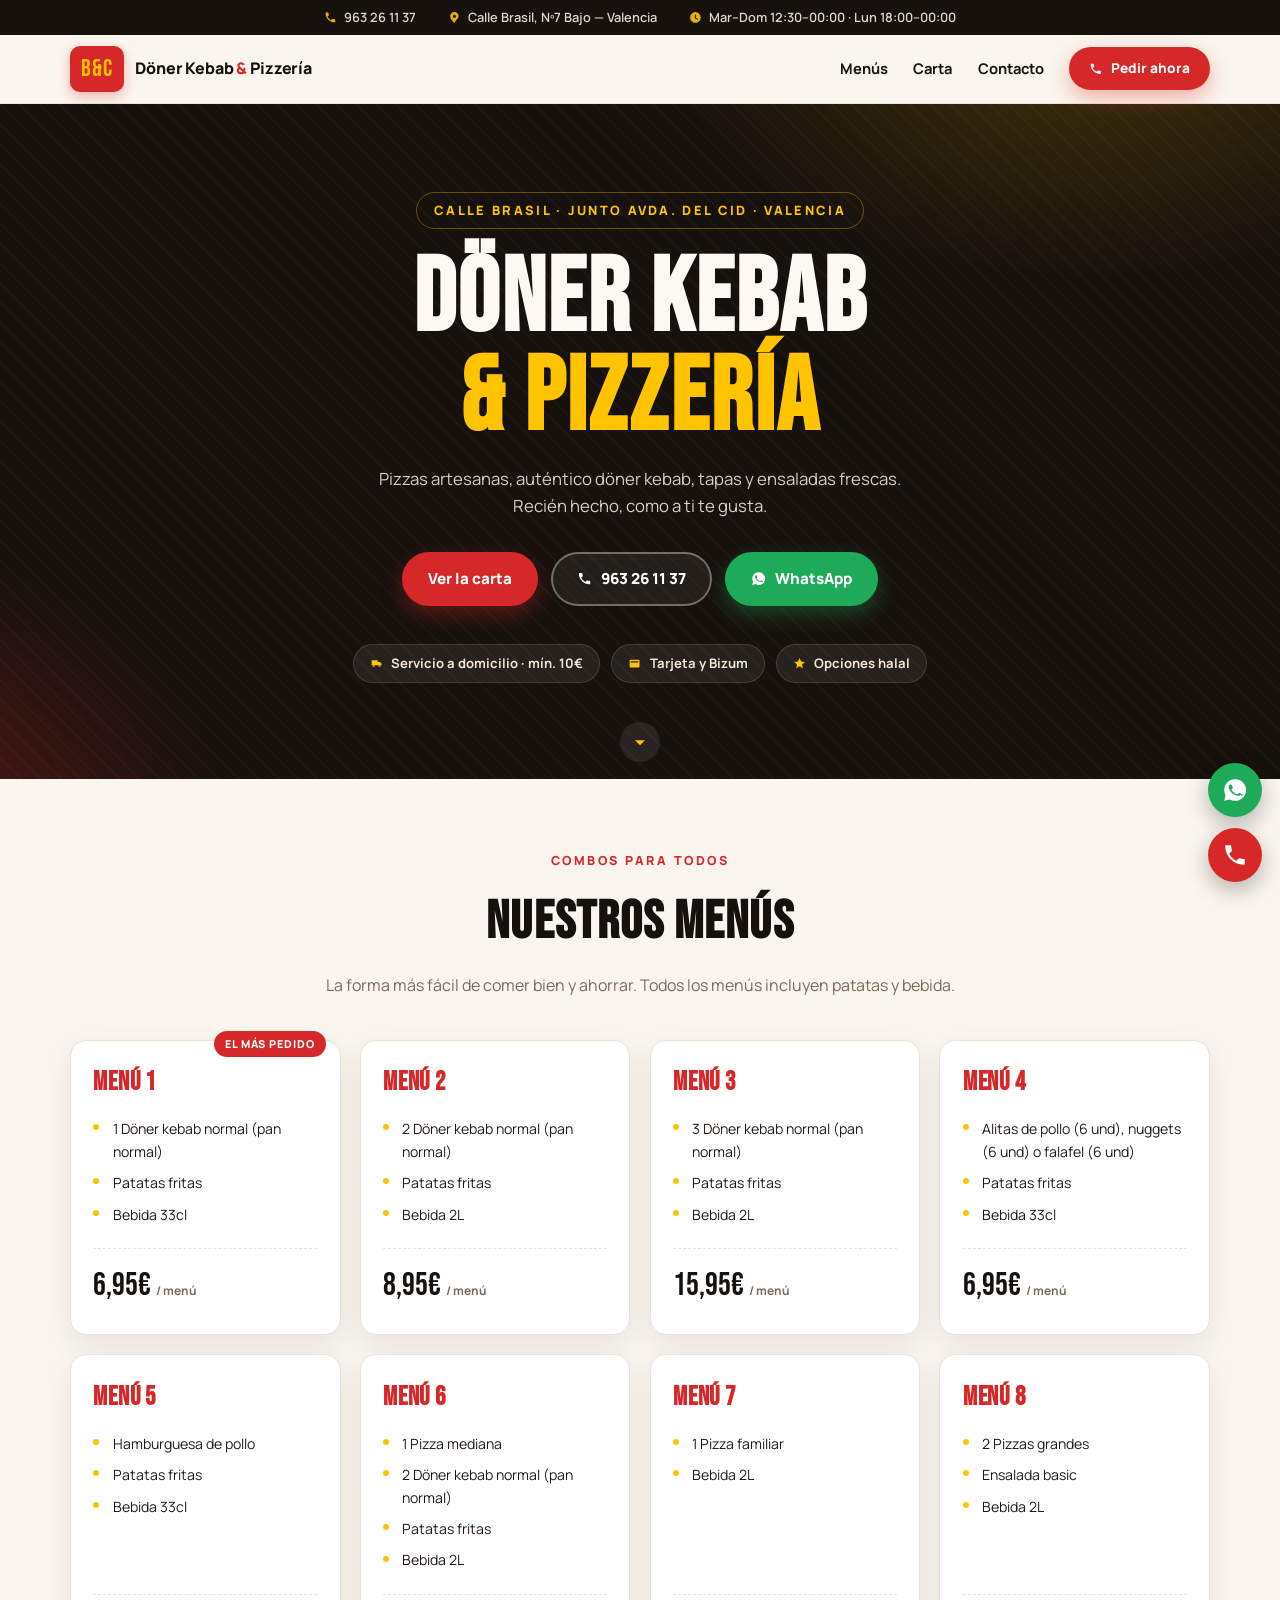
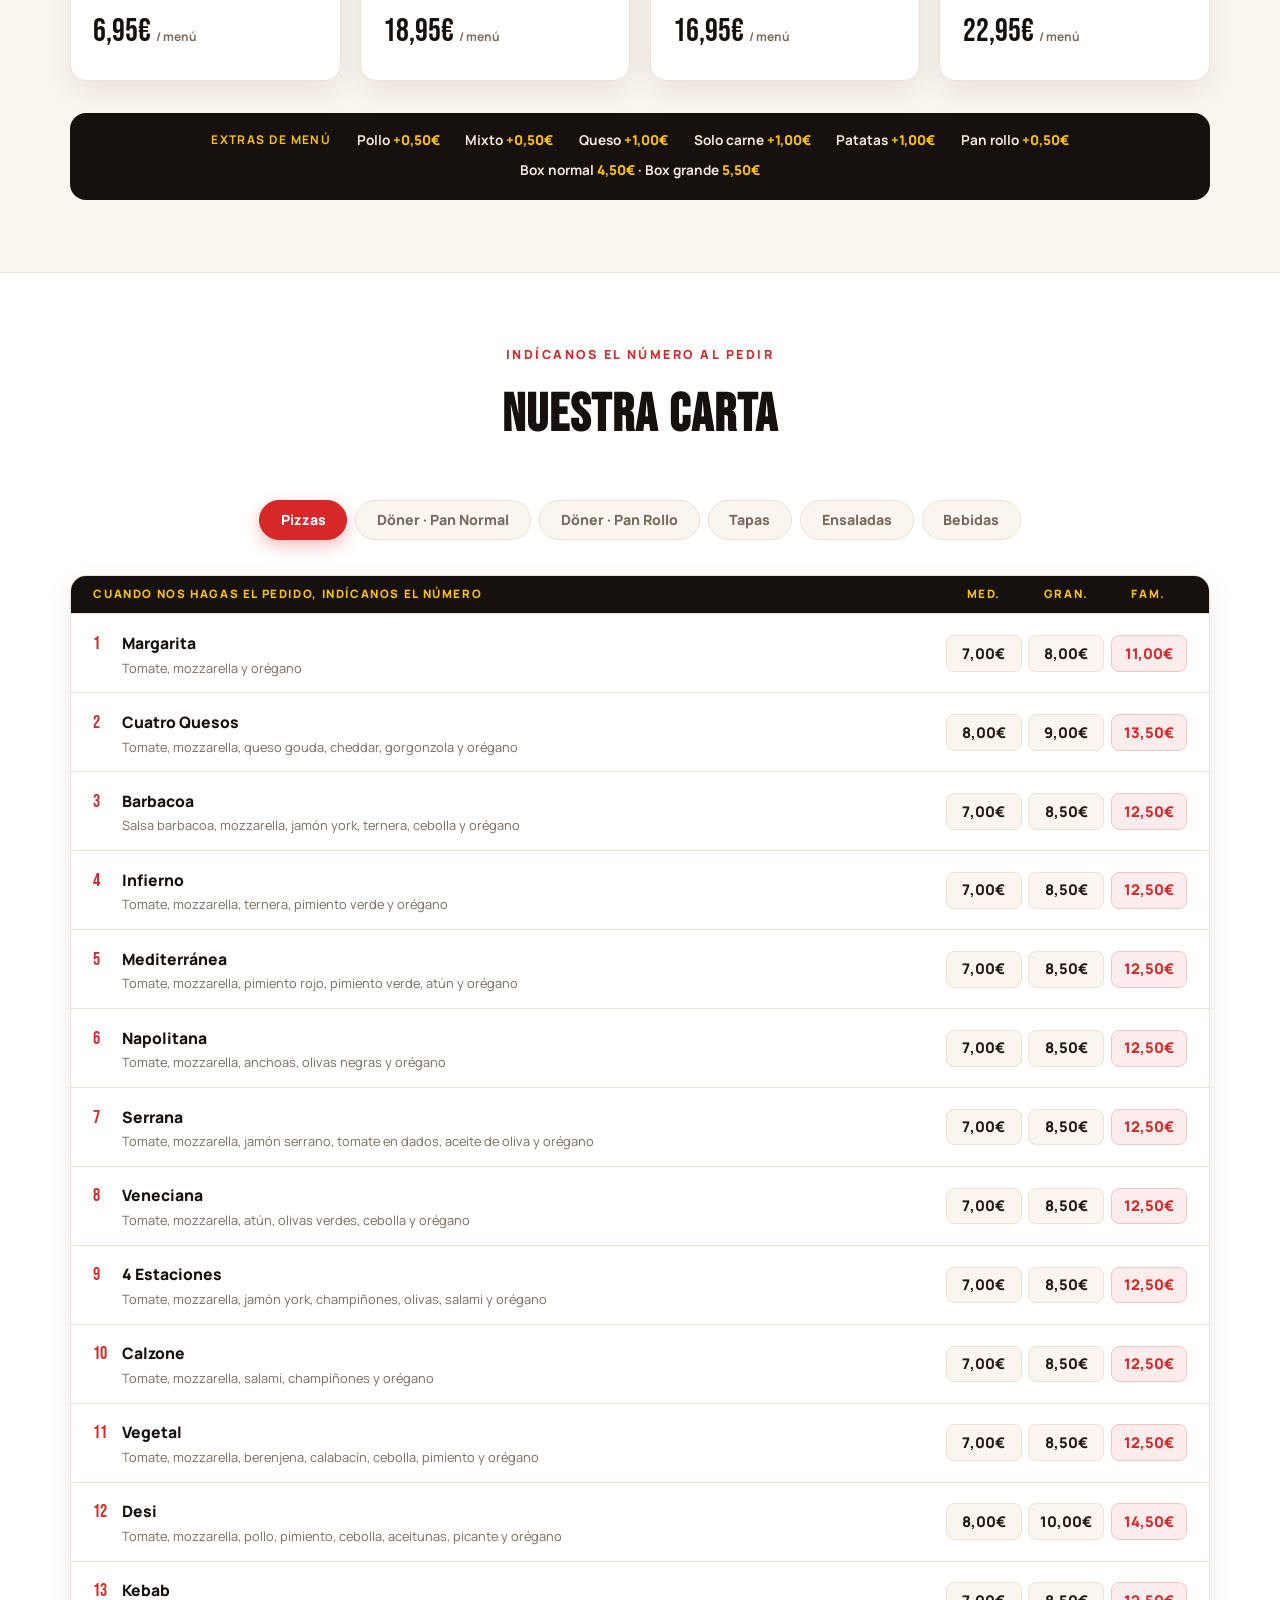
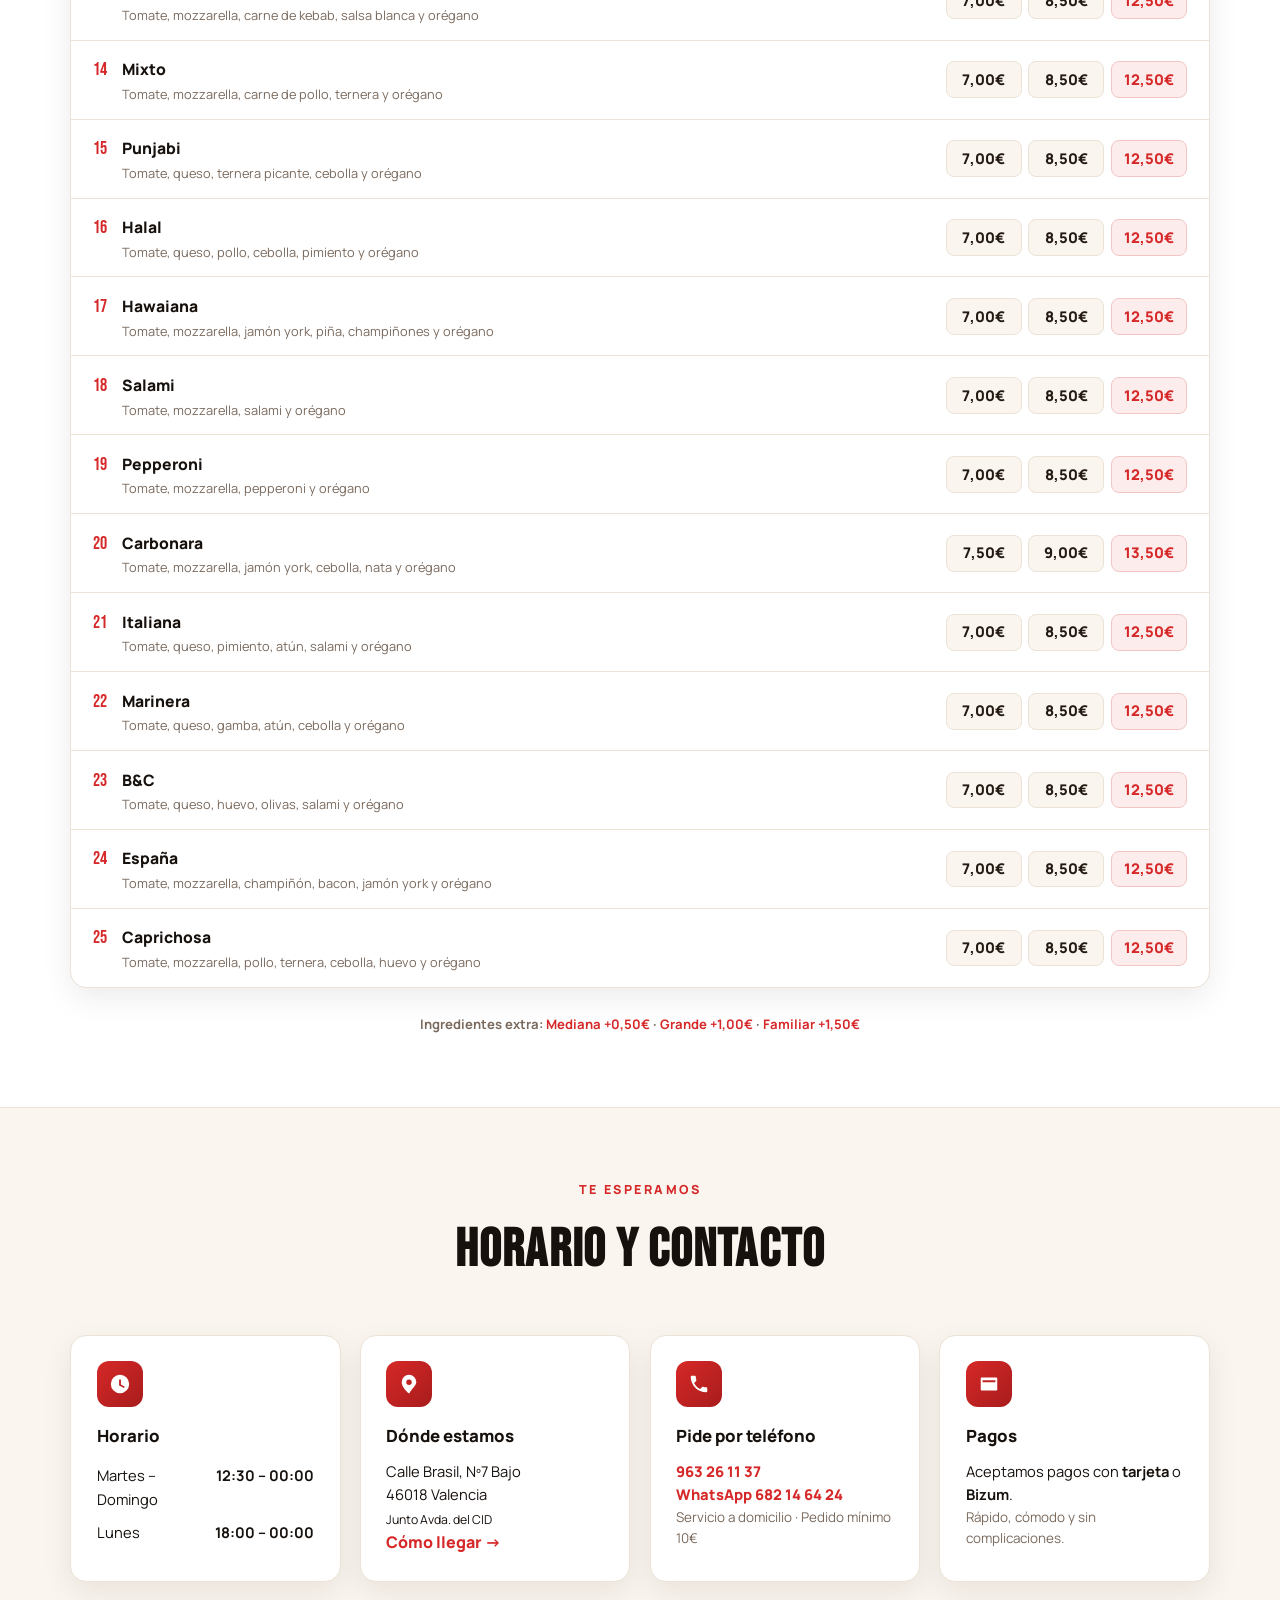
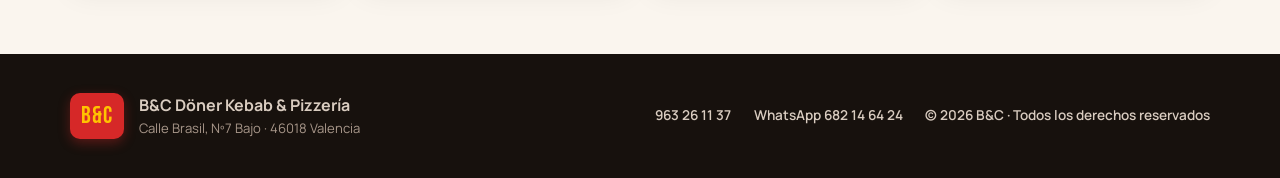
==== index.html @ 485da1e4 "first commit" ====
<!DOCTYPE html>
<html lang="es">
<head>
  <meta charset="UTF-8" />
  <meta name="viewport" content="width=device-width, initial-scale=1.0" />
  <title>B&C Döner Kebab &amp; Pizzería — Valencia | Carta y Menús</title>
  <meta name="description" content="B&C Döner Kebab & Pizzería en Valencia. Pizzas artesanas, auténtico döner kebab, tapas y ensaladas. Servicio a domicilio. Calle Brasil 7, junto Avda. del CID." />
  <meta property="og:title" content="B&C Döner Kebab & Pizzería — Valencia" />
  <meta property="og:description" content="Pizzas artesanas y auténtico döner kebab. Servicio a domicilio en Valencia. Pedido mínimo 10€." />
  <meta property="og:type" content="website" />
  <link rel="preconnect" href="https://fonts.googleapis.com" />
  <link rel="preconnect" href="https://fonts.gstatic.com" crossorigin />
  <link href="https://fonts.googleapis.com/css2?family=Bebas+Neue&family=Manrope:wght@400;500;600;700;800&display=swap" rel="stylesheet" />
  <link rel="stylesheet" href="styles.css" />
  <link rel="icon" href="data:image/svg+xml,<svg xmlns='http://www.w3.org/2000/svg' viewBox='0 0 100 100'><circle cx='50' cy='50' r='46' fill='%23d62828'/><text x='50' y='62' font-size='40' font-family='Arial Black' font-weight='900' fill='%23ffc300' text-anchor='middle'>B%26C</text></svg>" />
  <script type="application/ld+json">
  {
    "@context": "https://schema.org",
    "@type": "Restaurant",
    "name": "B&C Döner Kebab & Pizzería",
    "servesCuisine": ["Pizza", "Kebab"],
    "telephone": "+34963261137",
    "address": {
      "@type": "PostalAddress",
      "streetAddress": "Calle Brasil, Nº7 Bajo",
      "postalCode": "46018",
      "addressLocality": "Valencia",
      "addressCountry": "ES"
    },
    "openingHoursSpecification": [
      { "@type": "OpeningHoursSpecification", "dayOfWeek": ["Tuesday","Wednesday","Thursday","Friday","Saturday","Sunday"], "opens": "12:30", "closes": "00:00" },
      { "@type": "OpeningHoursSpecification", "dayOfWeek": "Monday", "opens": "18:00", "closes": "00:00" }
    ],
    "priceRange": "€"
  }
  </script>
</head>
<body>

  <!-- Top info bar -->
  <div class="topbar">
    <div class="container topbar-inner">
      <a href="tel:+34963261137" class="topbar-item">
        <svg viewBox="0 0 24 24" class="ic"><path d="M6.6 10.8c1.4 2.8 3.8 5.1 6.6 6.6l2.2-2.2c.3-.3.7-.4 1-.2 1.1.4 2.3.6 3.6.6.6 0 1 .4 1 1V20c0 .6-.4 1-1 1C10.6 21 3 13.4 3 4c0-.6.4-1 1-1h3.5c.6 0 1 .4 1 1 0 1.2.2 2.4.6 3.6.1.3 0 .7-.2 1l-2.3 2.2z"/></svg>
        963 26 11 37
      </a>
      <span class="topbar-item topbar-hide">
        <svg viewBox="0 0 24 24" class="ic"><path d="M12 2a8 8 0 0 0-8 8c0 5.4 7 11.5 7.3 11.8a1 1 0 0 0 1.4 0C13 19.5 20 13.4 20 10a8 8 0 0 0-8-8zm0 11a3 3 0 1 1 0-6 3 3 0 0 1 0 6z"/></svg>
        Calle Brasil, Nº7 Bajo — Valencia
      </span>
      <span class="topbar-item topbar-hide">
        <svg viewBox="0 0 24 24" class="ic"><path d="M12 2a10 10 0 1 0 0 20 10 10 0 0 0 0-20zm1 10.6l4.2 2.5-.8 1.3L11 13.6V7h2v5.6z"/></svg>
        Mar–Dom 12:30–00:00 · Lun 18:00–00:00
      </span>
    </div>
  </div>

  <!-- Navbar -->
  <nav class="nav" id="nav">
    <div class="container nav-inner">
      <a href="#inicio" class="brand">
        <span class="brand-badge">B&amp;C</span>
        <span class="brand-text">Döner Kebab <em>&amp;</em> Pizzería</span>
      </a>
      <div class="nav-links" id="navLinks">
        <a href="#menus">Menús</a>
        <a href="#carta">Carta</a>
        <a href="#info">Contacto</a>
        <a href="tel:+34963261137" class="btn btn-primary btn-sm nav-call">
          <svg viewBox="0 0 24 24" class="ic"><path d="M6.6 10.8c1.4 2.8 3.8 5.1 6.6 6.6l2.2-2.2c.3-.3.7-.4 1-.2 1.1.4 2.3.6 3.6.6.6 0 1 .4 1 1V20c0 .6-.4 1-1 1C10.6 21 3 13.4 3 4c0-.6.4-1 1-1h3.5c.6 0 1 .4 1 1 0 1.2.2 2.4.6 3.6.1.3 0 .7-.2 1l-2.3 2.2z"/></svg>
          Pedir ahora
        </a>
      </div>
      <button class="nav-toggle" id="navToggle" aria-label="Abrir menú">
        <span></span><span></span><span></span>
      </button>
    </div>
  </nav>

  <!-- Hero -->
  <section class="hero" id="inicio">
    <div class="hero-bg"></div>
    <div class="container hero-inner">
      <p class="hero-kicker reveal">Calle Brasil · Junto Avda. del CID · Valencia</p>
      <h1 class="hero-title reveal">Döner Kebab<br /><span>&amp; Pizzería</span></h1>
      <p class="hero-sub reveal">Pizzas artesanas, auténtico döner kebab, tapas y ensaladas frescas. Recién hecho, como a ti te gusta.</p>
      <div class="hero-cta reveal">
        <a href="#carta" class="btn btn-primary">Ver la carta</a>
        <a href="tel:+34963261137" class="btn btn-ghost">
          <svg viewBox="0 0 24 24" class="ic"><path d="M6.6 10.8c1.4 2.8 3.8 5.1 6.6 6.6l2.2-2.2c.3-.3.7-.4 1-.2 1.1.4 2.3.6 3.6.6.6 0 1 .4 1 1V20c0 .6-.4 1-1 1C10.6 21 3 13.4 3 4c0-.6.4-1 1-1h3.5c.6 0 1 .4 1 1 0 1.2.2 2.4.6 3.6.1.3 0 .7-.2 1l-2.3 2.2z"/></svg>
          963 26 11 37
        </a>
        <a href="https://wa.me/34682146424" target="_blank" rel="noopener" class="btn btn-whatsapp">
          <svg viewBox="0 0 24 24" class="ic"><path d="M12 2a10 10 0 0 0-8.7 14.9L2 22l5.3-1.3A10 10 0 1 0 12 2zm5.4 14.1c-.2.6-1.3 1.2-1.8 1.2-.5.1-1 .2-3.4-.7-2.9-1.1-4.7-4-4.9-4.2-.1-.2-1.1-1.5-1.1-2.9s.7-2 1-2.3c.2-.3.5-.3.7-.3h.5c.2 0 .4 0 .6.5l.9 2.1c.1.2.1.4 0 .6l-.4.6-.5.5c-.2.2-.3.4-.1.7.2.3.9 1.5 2 2.4 1.4 1.2 2.5 1.6 2.9 1.8.3.1.5.1.7-.1l1-1.1c.2-.3.5-.2.8-.1l2 1c.3.1.5.2.6.4 0 .1 0 .7-.5 1.9z"/></svg>
          WhatsApp
        </a>
      </div>
      <div class="hero-pills reveal">
        <span class="pill">
          <svg viewBox="0 0 24 24" class="ic"><path d="M3 6h11v9H3zM14 9h4l3 3v3h-7zM6.5 18a1.75 1.75 0 1 0 0-3.5 1.75 1.75 0 0 0 0 3.5zm11 0a1.75 1.75 0 1 0 0-3.5 1.75 1.75 0 0 0 0 3.5z"/></svg>
          Servicio a domicilio · mín. 10€
        </span>
        <span class="pill">
          <svg viewBox="0 0 24 24" class="ic"><path d="M4 5h16a1 1 0 0 1 1 1v12a1 1 0 0 1-1 1H4a1 1 0 0 1-1-1V6a1 1 0 0 1 1-1zm1 3v2h14V8H5z"/></svg>
          Tarjeta y Bizum
        </span>
        <span class="pill">
          <svg viewBox="0 0 24 24" class="ic"><path d="M12 2l2.9 6.3 6.9.7-5.2 4.6 1.5 6.8L12 16.9 5.9 20.4l1.5-6.8L2.2 9l6.9-.7z"/></svg>
          Opciones halal
        </span>
      </div>
    </div>
    <a href="#menus" class="hero-scroll" aria-label="Bajar">
      <svg viewBox="0 0 24 24"><path d="M12 16l-6-6h12z"/></svg>
    </a>
  </section>

  <!-- Menús / Combos -->
  <section class="section" id="menus">
    <div class="container">
      <div class="section-head reveal">
        <p class="kicker">Combos para todos</p>
        <h2>Nuestros Menús</h2>
        <p class="section-sub">La forma más fácil de comer bien y ahorrar. Todos los menús incluyen patatas y bebida.</p>
      </div>
      <div class="combo-grid" id="comboGrid"></div>
      <div class="extras-bar reveal" id="extrasBar"></div>
    </div>
  </section>

  <!-- Carta -->
  <section class="section section-alt" id="carta">
    <div class="container">
      <div class="section-head reveal">
        <p class="kicker">Indícanos el número al pedir</p>
        <h2>Nuestra Carta</h2>
      </div>
      <div class="tabs reveal" id="menuTabs" role="tablist"></div>
      <div id="menuPanels"></div>
    </div>
  </section>

  <!-- Info / Contacto -->
  <section class="section" id="info">
    <div class="container">
      <div class="section-head reveal">
        <p class="kicker">Te esperamos</p>
        <h2>Horario y Contacto</h2>
      </div>
      <div class="info-grid">
        <div class="info-card reveal">
          <div class="info-icon">
            <svg viewBox="0 0 24 24"><path d="M12 2a10 10 0 1 0 0 20 10 10 0 0 0 0-20zm1 10.6l4.2 2.5-.8 1.3L11 13.6V7h2v5.6z"/></svg>
          </div>
          <h3>Horario</h3>
          <ul class="hours">
            <li><span>Martes – Domingo</span><strong>12:30 – 00:00</strong></li>
            <li><span>Lunes</span><strong>18:00 – 00:00</strong></li>
          </ul>
        </div>
        <div class="info-card reveal">
          <div class="info-icon">
            <svg viewBox="0 0 24 24"><path d="M12 2a8 8 0 0 0-8 8c0 5.4 7 11.5 7.3 11.8a1 1 0 0 0 1.4 0C13 19.5 20 13.4 20 10a8 8 0 0 0-8-8zm0 11a3 3 0 1 1 0-6 3 3 0 0 1 0 6z"/></svg>
          </div>
          <h3>Dónde estamos</h3>
          <p>Calle Brasil, Nº7 Bajo<br />46018 Valencia<br /><small>Junto Avda. del CID</small></p>
          <a class="link" href="https://www.google.com/maps/search/?api=1&query=Calle+Brasil+7+46018+Valencia" target="_blank" rel="noopener">Cómo llegar →</a>
        </div>
        <div class="info-card reveal">
          <div class="info-icon">
            <svg viewBox="0 0 24 24"><path d="M6.6 10.8c1.4 2.8 3.8 5.1 6.6 6.6l2.2-2.2c.3-.3.7-.4 1-.2 1.1.4 2.3.6 3.6.6.6 0 1 .4 1 1V20c0 .6-.4 1-1 1C10.6 21 3 13.4 3 4c0-.6.4-1 1-1h3.5c.6 0 1 .4 1 1 0 1.2.2 2.4.6 3.6.1.3 0 .7-.2 1l-2.3 2.2z"/></svg>
          </div>
          <h3>Pide por teléfono</h3>
          <p><a class="link" href="tel:+34963261137">963 26 11 37</a><br /><a class="link" href="https://wa.me/34682146424" target="_blank" rel="noopener">WhatsApp 682 14 64 24</a></p>
          <p class="muted">Servicio a domicilio · Pedido mínimo 10€</p>
        </div>
        <div class="info-card reveal">
          <div class="info-icon">
            <svg viewBox="0 0 24 24"><path d="M4 5h16a1 1 0 0 1 1 1v12a1 1 0 0 1-1 1H4a1 1 0 0 1-1-1V6a1 1 0 0 1 1-1zm1 3v2h14V8H5zm0 5h6v3H5z"/></svg>
          </div>
          <h3>Pagos</h3>
          <p>Aceptamos pagos con <strong>tarjeta</strong> o <strong>Bizum</strong>.</p>
          <p class="muted">Rápido, cómodo y sin complicaciones.</p>
        </div>
      </div>
    </div>
  </section>

  <!-- Footer -->
  <footer class="footer">
    <div class="container footer-inner">
      <div class="footer-brand">
        <span class="brand-badge">B&amp;C</span>
        <div>
          <strong>B&amp;C Döner Kebab &amp; Pizzería</strong>
          <p>Calle Brasil, Nº7 Bajo · 46018 Valencia</p>
        </div>
      </div>
      <div class="footer-meta">
        <a href="tel:+34963261137">963 26 11 37</a>
        <a href="https://wa.me/34682146424" target="_blank" rel="noopener">WhatsApp 682 14 64 24</a>
        <span>© <span id="year"></span> B&amp;C · Todos los derechos reservados</span>
      </div>
    </div>
  </footer>

  <!-- Floating actions (mobile) -->
  <div class="fab-group">
    <a href="https://wa.me/34682146424" target="_blank" rel="noopener" class="fab fab-wa" aria-label="WhatsApp">
      <svg viewBox="0 0 24 24"><path d="M12 2a10 10 0 0 0-8.7 14.9L2 22l5.3-1.3A10 10 0 1 0 12 2zm5.4 14.1c-.2.6-1.3 1.2-1.8 1.2-.5.1-1 .2-3.4-.7-2.9-1.1-4.7-4-4.9-4.2-.1-.2-1.1-1.5-1.1-2.9s.7-2 1-2.3c.2-.3.5-.3.7-.3h.5c.2 0 .4 0 .6.5l.9 2.1c.1.2.1.4 0 .6l-.4.6-.5.5c-.2.2-.3.4-.1.7.2.3.9 1.5 2 2.4 1.4 1.2 2.5 1.6 2.9 1.8.3.1.5.1.7-.1l1-1.1c.2-.3.5-.2.8-.1l2 1c.3.1.5.2.6.4 0 .1 0 .7-.5 1.9z"/></svg>
    </a>
    <a href="tel:+34963261137" class="fab fab-call" aria-label="Llamar">
      <svg viewBox="0 0 24 24"><path d="M6.6 10.8c1.4 2.8 3.8 5.1 6.6 6.6l2.2-2.2c.3-.3.7-.4 1-.2 1.1.4 2.3.6 3.6.6.6 0 1 .4 1 1V20c0 .6-.4 1-1 1C10.6 21 3 13.4 3 4c0-.6.4-1 1-1h3.5c.6 0 1 .4 1 1 0 1.2.2 2.4.6 3.6.1.3 0 .7-.2 1l-2.3 2.2z"/></svg>
    </a>
  </div>

  <script src="app.js"></script>
</body>
</html>
---- styles.css ----
/* ============ B&C Döner Kebab & Pizzería ============ */
:root {
  --red: #d62828;
  --red-dark: #a81c1c;
  --amber: #ffc300;
  --ink: #17110d;
  --ink-soft: #241a14;
  --cream: #faf5ee;
  --card: #ffffff;
  --muted: #7a6a5e;
  --line: #ece2d6;
  --green: #1faa59;
  --radius: 16px;
  --shadow: 0 10px 30px rgba(23, 17, 13, .08);
  --shadow-lg: 0 20px 50px rgba(23, 17, 13, .14);
  --font-display: "Bebas Neue", Impact, sans-serif;
  --font-body: "Manrope", system-ui, sans-serif;
}

* { margin: 0; padding: 0; box-sizing: border-box; }
html { scroll-behavior: smooth; }
body {
  font-family: var(--font-body);
  color: var(--ink);
  background: var(--cream);
  line-height: 1.6;
  -webkit-font-smoothing: antialiased;
}
img { max-width: 100%; }
a { color: inherit; text-decoration: none; }
.container { width: min(1140px, 92%); margin: 0 auto; }
.ic { width: 1em; height: 1em; fill: currentColor; flex-shrink: 0; }

/* ---------- Topbar ---------- */
.topbar {
  background: var(--ink);
  color: #f3e9dc;
  font-size: .8rem;
  font-weight: 600;
}
.topbar-inner {
  display: flex;
  gap: 2rem;
  justify-content: center;
  padding: .45rem 0;
}
.topbar-item { display: inline-flex; align-items: center; gap: .45rem; opacity: .9; }
.topbar-item:hover { color: var(--amber); opacity: 1; }
.topbar-item .ic { fill: var(--amber); }

/* ---------- Nav ---------- */
.nav {
  position: sticky;
  top: 0;
  z-index: 50;
  background: rgba(250, 245, 238, .9);
  backdrop-filter: blur(12px);
  border-bottom: 1px solid var(--line);
  transition: box-shadow .25s;
}
.nav.scrolled { box-shadow: 0 6px 24px rgba(23, 17, 13, .1); }
.nav-inner { display: flex; align-items: center; justify-content: space-between; padding: .7rem 0; }
.brand { display: flex; align-items: center; gap: .7rem; }
.brand-badge {
  font-family: var(--font-display);
  font-size: 1.5rem;
  letter-spacing: .05em;
  background: var(--red);
  color: var(--amber);
  padding: .15em .45em;
  border-radius: 10px;
  box-shadow: 0 4px 12px rgba(214, 40, 40, .35);
}
.brand-text { font-weight: 800; font-size: 1rem; letter-spacing: -.01em; }
.brand-text em { font-style: normal; color: var(--red); }
.nav-links { display: flex; align-items: center; gap: 1.6rem; font-weight: 700; font-size: .92rem; }
.nav-links > a:not(.btn) { position: relative; padding: .2rem 0; }
.nav-links > a:not(.btn)::after {
  content: ""; position: absolute; left: 0; bottom: -3px;
  width: 0; height: 2px; background: var(--red); transition: width .25s;
}
.nav-links > a:not(.btn):hover::after { width: 100%; }
.nav-toggle {
  display: none;
  flex-direction: column;
  gap: 5px;
  background: none; border: 0; cursor: pointer; padding: .4rem;
}
.nav-toggle span { width: 24px; height: 2.5px; background: var(--ink); border-radius: 2px; transition: .25s; }
.nav-toggle.open span:nth-child(1) { transform: translateY(7.5px) rotate(45deg); }
.nav-toggle.open span:nth-child(2) { opacity: 0; }
.nav-toggle.open span:nth-child(3) { transform: translateY(-7.5px) rotate(-45deg); }

/* ---------- Buttons ---------- */
.btn {
  display: inline-flex; align-items: center; gap: .55rem;
  font-weight: 800; font-size: .95rem;
  padding: .8rem 1.5rem;
  border-radius: 999px;
  border: 2px solid transparent;
  cursor: pointer;
  transition: transform .18s, box-shadow .18s, background .18s;
}
.btn:hover { transform: translateY(-2px); }
.btn-primary { background: var(--red); color: #fff; box-shadow: 0 8px 20px rgba(214, 40, 40, .35); }
.btn-primary:hover { background: var(--red-dark); }
.btn-ghost { border-color: rgba(255, 255, 255, .35); color: #fff; background: rgba(255,255,255,.06); }
.btn-ghost:hover { background: rgba(255, 255, 255, .14); }
.btn-whatsapp { background: var(--green); color: #fff; box-shadow: 0 8px 20px rgba(31, 170, 89, .35); }
.btn-whatsapp:hover { background: #178a47; }
.btn-sm { padding: .55rem 1.1rem; font-size: .85rem; }

/* ---------- Hero ---------- */
.hero {
  position: relative;
  background: var(--ink);
  color: #fdf8f1;
  overflow: hidden;
  padding: 5.5rem 0 6rem;
}
.hero-bg {
  position: absolute; inset: 0;
  background:
    radial-gradient(700px 400px at 85% -10%, rgba(255, 195, 0, .18), transparent 60%),
    radial-gradient(600px 500px at -10% 110%, rgba(214, 40, 40, .35), transparent 60%),
    repeating-linear-gradient(45deg, rgba(255,255,255,.025) 0 2px, transparent 2px 14px);
}
.hero-inner { position: relative; text-align: center; }
.hero-kicker {
  display: inline-block;
  font-size: .8rem; font-weight: 800; letter-spacing: .18em; text-transform: uppercase;
  color: var(--amber);
  border: 1px solid rgba(255, 195, 0, .35);
  padding: .45rem 1.1rem; border-radius: 999px;
  margin-bottom: 1.4rem;
}
.hero-title {
  font-family: var(--font-display);
  font-size: clamp(3.4rem, 9vw, 6.5rem);
  line-height: .95;
  letter-spacing: .02em;
  margin-bottom: 1.1rem;
}
.hero-title span { color: var(--amber); }
.hero-sub {
  max-width: 560px; margin: 0 auto 2rem;
  color: #d9ccc0; font-size: 1.05rem;
}
.hero-cta { display: flex; gap: .8rem; justify-content: center; flex-wrap: wrap; margin-bottom: 2.4rem; }
.hero-pills { display: flex; gap: .7rem; justify-content: center; flex-wrap: wrap; }
.pill {
  display: inline-flex; align-items: center; gap: .5rem;
  font-size: .82rem; font-weight: 700;
  color: #efe4d6;
  background: rgba(255, 255, 255, .07);
  border: 1px solid rgba(255, 255, 255, .12);
  padding: .5rem 1rem; border-radius: 999px;
}
.pill .ic { fill: var(--amber); }
.hero-scroll {
  position: absolute; left: 50%; bottom: 1.1rem; transform: translateX(-50%);
  width: 40px; height: 40px; display: grid; place-items: center;
  border-radius: 50%; background: rgba(255,255,255,.08);
  animation: bob 2s ease-in-out infinite;
}
.hero-scroll svg { width: 20px; height: 20px; fill: var(--amber); }
@keyframes bob { 0%,100% { transform: translate(-50%, 0); } 50% { transform: translate(-50%, 6px); } }

/* ---------- Sections ---------- */
.section { padding: 4.5rem 0; }
.section-alt { background: #fff; border-top: 1px solid var(--line); border-bottom: 1px solid var(--line); }
.section-head { text-align: center; max-width: 640px; margin: 0 auto 2.6rem; }
.kicker {
  font-size: .78rem; font-weight: 800; letter-spacing: .2em; text-transform: uppercase;
  color: var(--red); margin-bottom: .4rem;
}
.section-head h2 {
  font-family: var(--font-display);
  font-size: clamp(2.4rem, 5vw, 3.4rem);
  letter-spacing: .02em;
}
.section-sub { color: var(--muted); margin-top: .5rem; }

/* ---------- Combo cards ---------- */
.combo-grid {
  display: grid;
  grid-template-columns: repeat(auto-fill, minmax(250px, 1fr));
  gap: 1.2rem;
}
.combo {
  background: var(--card);
  border: 1px solid var(--line);
  border-radius: var(--radius);
  padding: 1.4rem;
  position: relative;
  box-shadow: var(--shadow);
  transition: transform .2s, box-shadow .2s;
  display: flex; flex-direction: column;
}
.combo:hover { transform: translateY(-4px); box-shadow: var(--shadow-lg); }
.combo-tag {
  position: absolute; top: -10px; right: 14px;
  background: var(--red); color: #fff;
  font-size: .68rem; font-weight: 800; letter-spacing: .08em; text-transform: uppercase;
  padding: .28rem .7rem; border-radius: 999px;
}
.combo h3 {
  font-family: var(--font-display);
  font-size: 1.6rem; letter-spacing: .03em;
  color: var(--red); margin-bottom: .6rem;
}
.combo ul { list-style: none; margin-bottom: 1.1rem; flex: 1; }
.combo li {
  font-size: .88rem; color: var(--ink-soft);
  padding: .28rem 0 .28rem 1.2rem; position: relative;
}
.combo li::before {
  content: ""; position: absolute; left: 0; top: .75em;
  width: 6px; height: 6px; border-radius: 50%; background: var(--amber);
}
.combo-price {
  font-family: var(--font-display);
  font-size: 2rem; color: var(--ink);
  border-top: 1px dashed var(--line); padding-top: .7rem;
}
.combo-price small { font-family: var(--font-body); font-size: .75rem; font-weight: 700; color: var(--muted); }

/* ---------- Extras bar ---------- */
.extras-bar {
  margin-top: 2rem;
  background: var(--ink);
  color: #f3e9dc;
  border-radius: var(--radius);
  padding: 1.1rem 1.4rem;
  display: flex; flex-wrap: wrap; gap: .5rem 1.6rem;
  justify-content: center;
  font-size: .85rem; font-weight: 700;
}
.extras-bar b { color: var(--amber); font-weight: 800; }
.extras-bar .extras-title { color: var(--amber); text-transform: uppercase; letter-spacing: .12em; font-size: .75rem; }

/* ---------- Tabs ---------- */
.tabs {
  display: flex; gap: .5rem; flex-wrap: wrap; justify-content: center;
  margin-bottom: 2.2rem;
}
.tab {
  font-family: var(--font-body);
  font-weight: 800; font-size: .88rem;
  border: 1.5px solid var(--line);
  background: var(--cream);
  color: var(--muted);
  padding: .6rem 1.3rem; border-radius: 999px;
  cursor: pointer; transition: all .2s;
}
.tab:hover { border-color: var(--red); color: var(--red); }
.tab.active { background: var(--red); border-color: var(--red); color: #fff; box-shadow: 0 6px 16px rgba(214,40,40,.3); }

.panel { display: none; animation: fadeUp .35s ease; }
.panel.active { display: block; }
@keyframes fadeUp { from { opacity: 0; transform: translateY(12px); } to { opacity: 1; transform: none; } }

.panel-note {
  text-align: center; font-size: .82rem; font-weight: 700; color: var(--muted);
  margin-top: 1.6rem;
}
.panel-note b { color: var(--red); }

/* ---------- Menu list ---------- */
.menu-list {
  background: var(--card);
  border: 1px solid var(--line);
  border-radius: var(--radius);
  overflow: hidden;
  box-shadow: var(--shadow);
}
.menu-cols-head,
.menu-row {
  display: grid;
  grid-template-columns: 1fr auto;
  gap: 1rem;
  align-items: center;
  padding: .9rem 1.4rem;
}
.menu-cols-head {
  background: var(--ink);
  color: var(--amber);
  font-size: .72rem; font-weight: 800; letter-spacing: .14em; text-transform: uppercase;
  padding: .6rem 1.4rem;
}
.menu-cols-head .sizes { display: flex; gap: .4rem; }
.menu-cols-head .sizes span {
  min-width: 76px; text-align: center;
}
.menu-row { border-top: 1px solid var(--line); }
.menu-row:hover { background: #fdf9f3; }
.menu-item { display: flex; gap: .9rem; align-items: baseline; min-width: 0; }
.menu-num {
  font-family: var(--font-display);
  font-size: 1.15rem; color: var(--red);
  flex-shrink: 0; width: 2ch;
}
.menu-name { font-weight: 800; font-size: .98rem; }
.menu-desc { font-size: .8rem; color: var(--muted); margin-top: .1rem; }
.menu-prices { display: flex; gap: .4rem; flex-shrink: 0; }
.price-tag {
  min-width: 76px; text-align: center;
  font-weight: 800; font-size: .92rem;
  background: var(--cream);
  border: 1px solid var(--line);
  padding: .35rem .5rem; border-radius: 8px;
  color: var(--ink-soft);
}
.price-tag.hot { background: #fdecec; border-color: #f3c6c6; color: var(--red); }

/* single-price variant */
.menu-row.single .menu-prices .price-tag { min-width: 90px; }

/* ---------- Info grid ---------- */
.info-grid {
  display: grid;
  grid-template-columns: repeat(auto-fit, minmax(230px, 1fr));
  gap: 1.2rem;
}
.info-card {
  background: var(--card);
  border: 1px solid var(--line);
  border-radius: var(--radius);
  padding: 1.6rem;
  box-shadow: var(--shadow);
}
.info-icon {
  width: 46px; height: 46px;
  display: grid; place-items: center;
  border-radius: 12px;
  background: linear-gradient(135deg, var(--red), var(--red-dark));
  margin-bottom: 1rem;
}
.info-icon svg { width: 22px; height: 22px; fill: #fff; }
.info-card h3 { font-size: 1.05rem; font-weight: 800; margin-bottom: .6rem; }
.info-card p { font-size: .92rem; }
.info-card .muted { color: var(--muted); font-size: .84rem; }
.hours { list-style: none; font-size: .92rem; }
.hours li { display: flex; justify-content: space-between; gap: 1rem; padding: .3rem 0; }
.hours strong { white-space: nowrap; }
.link { color: var(--red); font-weight: 800; }
.link:hover { text-decoration: underline; }

/* ---------- Footer ---------- */
.footer { background: var(--ink); color: #d9ccc0; padding: 2.4rem 0; }
.footer-inner {
  display: flex; flex-wrap: wrap; gap: 1.5rem;
  align-items: center; justify-content: space-between;
}
.footer-brand { display: flex; align-items: center; gap: .9rem; }
.footer-brand p { font-size: .82rem; color: #a8978a; }
.footer-meta { display: flex; flex-wrap: wrap; gap: .4rem 1.4rem; font-size: .85rem; font-weight: 600; }
.footer-meta a:hover { color: var(--amber); }

/* ---------- Floating buttons ---------- */
.fab-group {
  position: fixed; right: 1.1rem; bottom: 1.1rem;
  display: flex; flex-direction: column; gap: .7rem;
  z-index: 60;
}
.fab {
  width: 54px; height: 54px;
  display: grid; place-items: center;
  border-radius: 50%;
  box-shadow: 0 8px 22px rgba(0,0,0,.28);
  transition: transform .2s;
}
.fab:hover { transform: scale(1.08); }
.fab svg { width: 26px; height: 26px; fill: #fff; }
.fab-wa { background: var(--green); }
.fab-call { background: var(--red); }

/* ---------- Reveal animation ---------- */
.reveal { opacity: 0; transform: translateY(18px); transition: opacity .6s ease, transform .6s ease; }
.reveal.in { opacity: 1; transform: none; }

/* ---------- Responsive ---------- */
@media (max-width: 860px) {
  .topbar-inner { gap: 1.2rem; }
  .nav-toggle { display: flex; }
  .nav-links {
    position: absolute;
    top: 100%; left: 0; right: 0;
    background: var(--cream);
    flex-direction: column;
    align-items: stretch;
    padding: 1rem 4%;
    gap: .2rem;
    border-bottom: 1px solid var(--line);
    box-shadow: 0 20px 30px rgba(23,17,13,.12);
    display: none;
  }
  .nav-links.open { display: flex; }
  .nav-links > a:not(.btn) { padding: .7rem .4rem; border-bottom: 1px solid var(--line); }
  .nav-call { margin-top: .7rem; justify-content: center; }
}
@media (max-width: 720px) {
  .topbar-hide { display: none; }
  .hero { padding: 4rem 0 5rem; }
  .menu-cols-head { display: none; }
  .menu-row { flex-direction: column; display: flex; align-items: flex-start; gap: .5rem; }
  .menu-prices { width: 100%; }
  .price-tag { flex: 1; position: relative; padding-top: 1.15rem; font-size: .85rem; }
  .price-tag::before {
    content: attr(data-size);
    position: absolute; top: .2rem; left: 0; right: 0;
    font-size: .58rem; font-weight: 800; letter-spacing: .08em;
    text-transform: uppercase; color: var(--muted);
  }
  .menu-row.single .price-tag { padding-top: .35rem; }
  .menu-row.single .price-tag::before { content: none; }
}
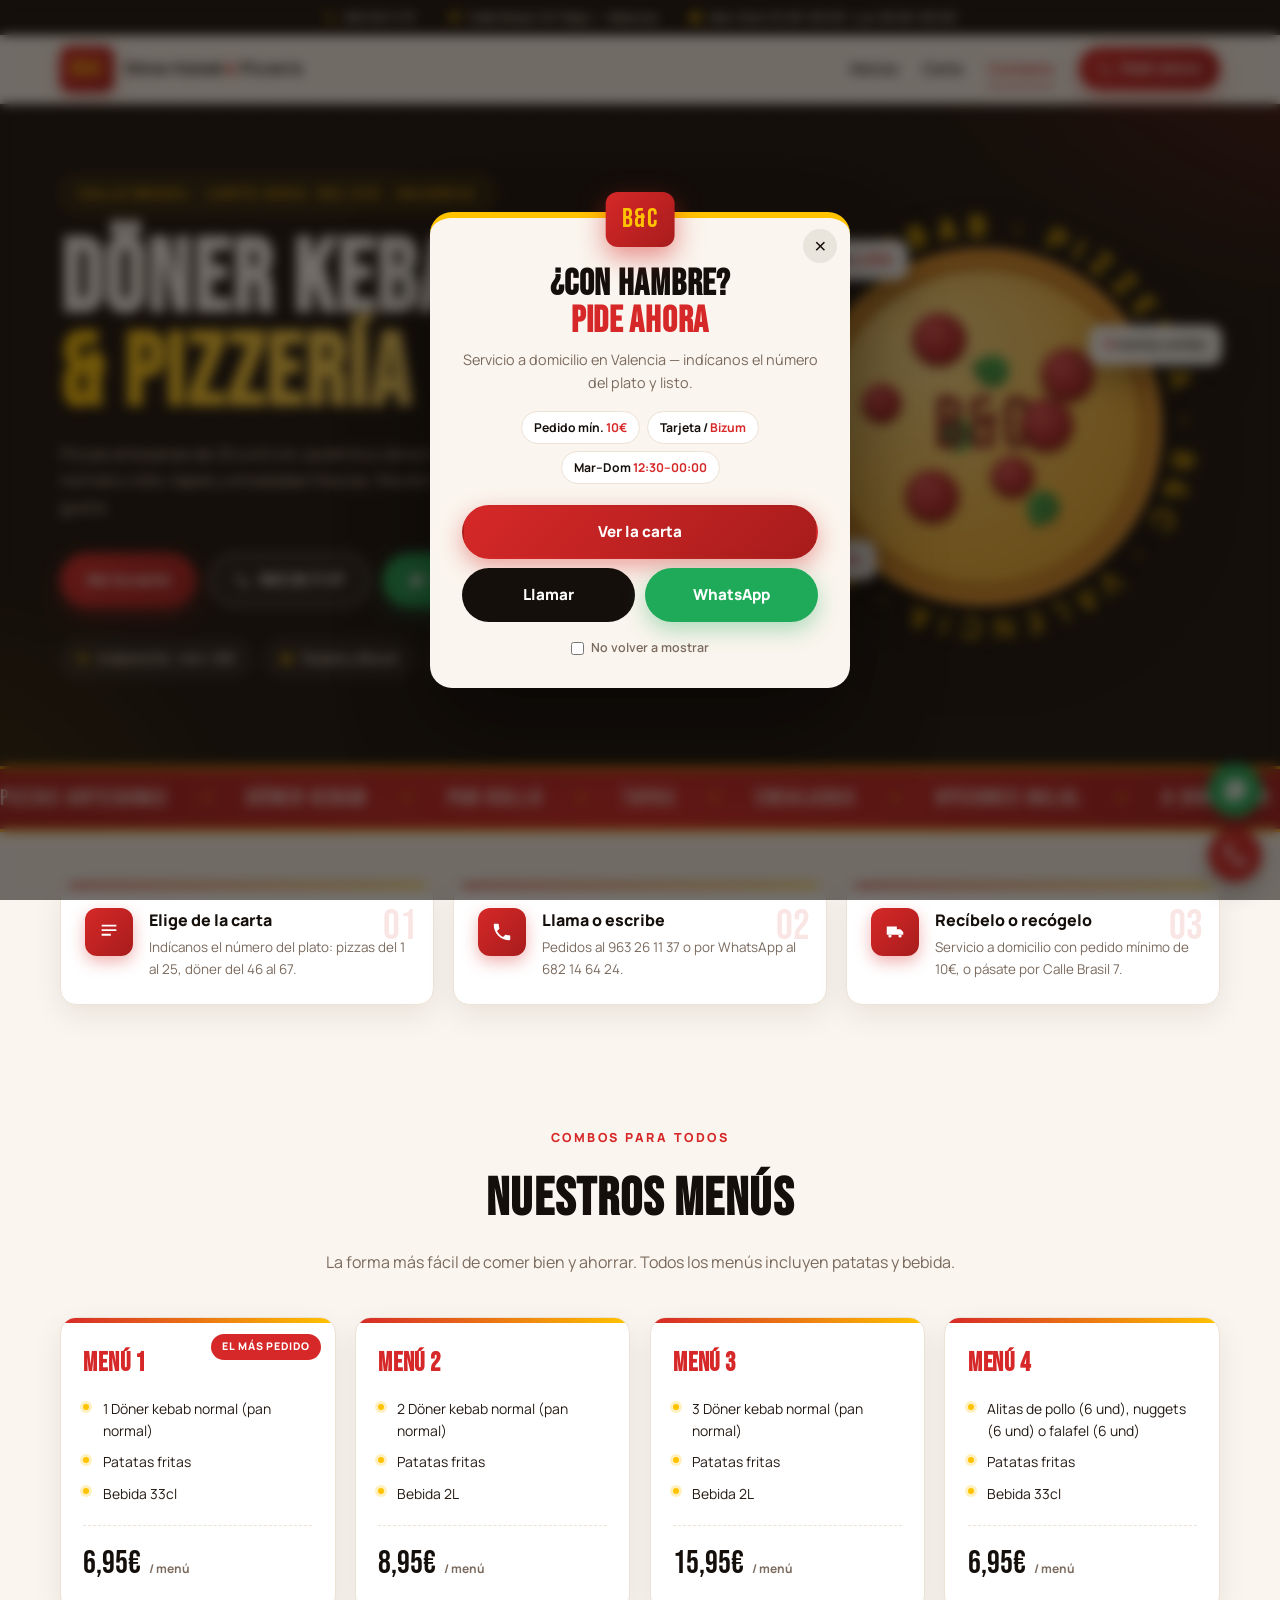
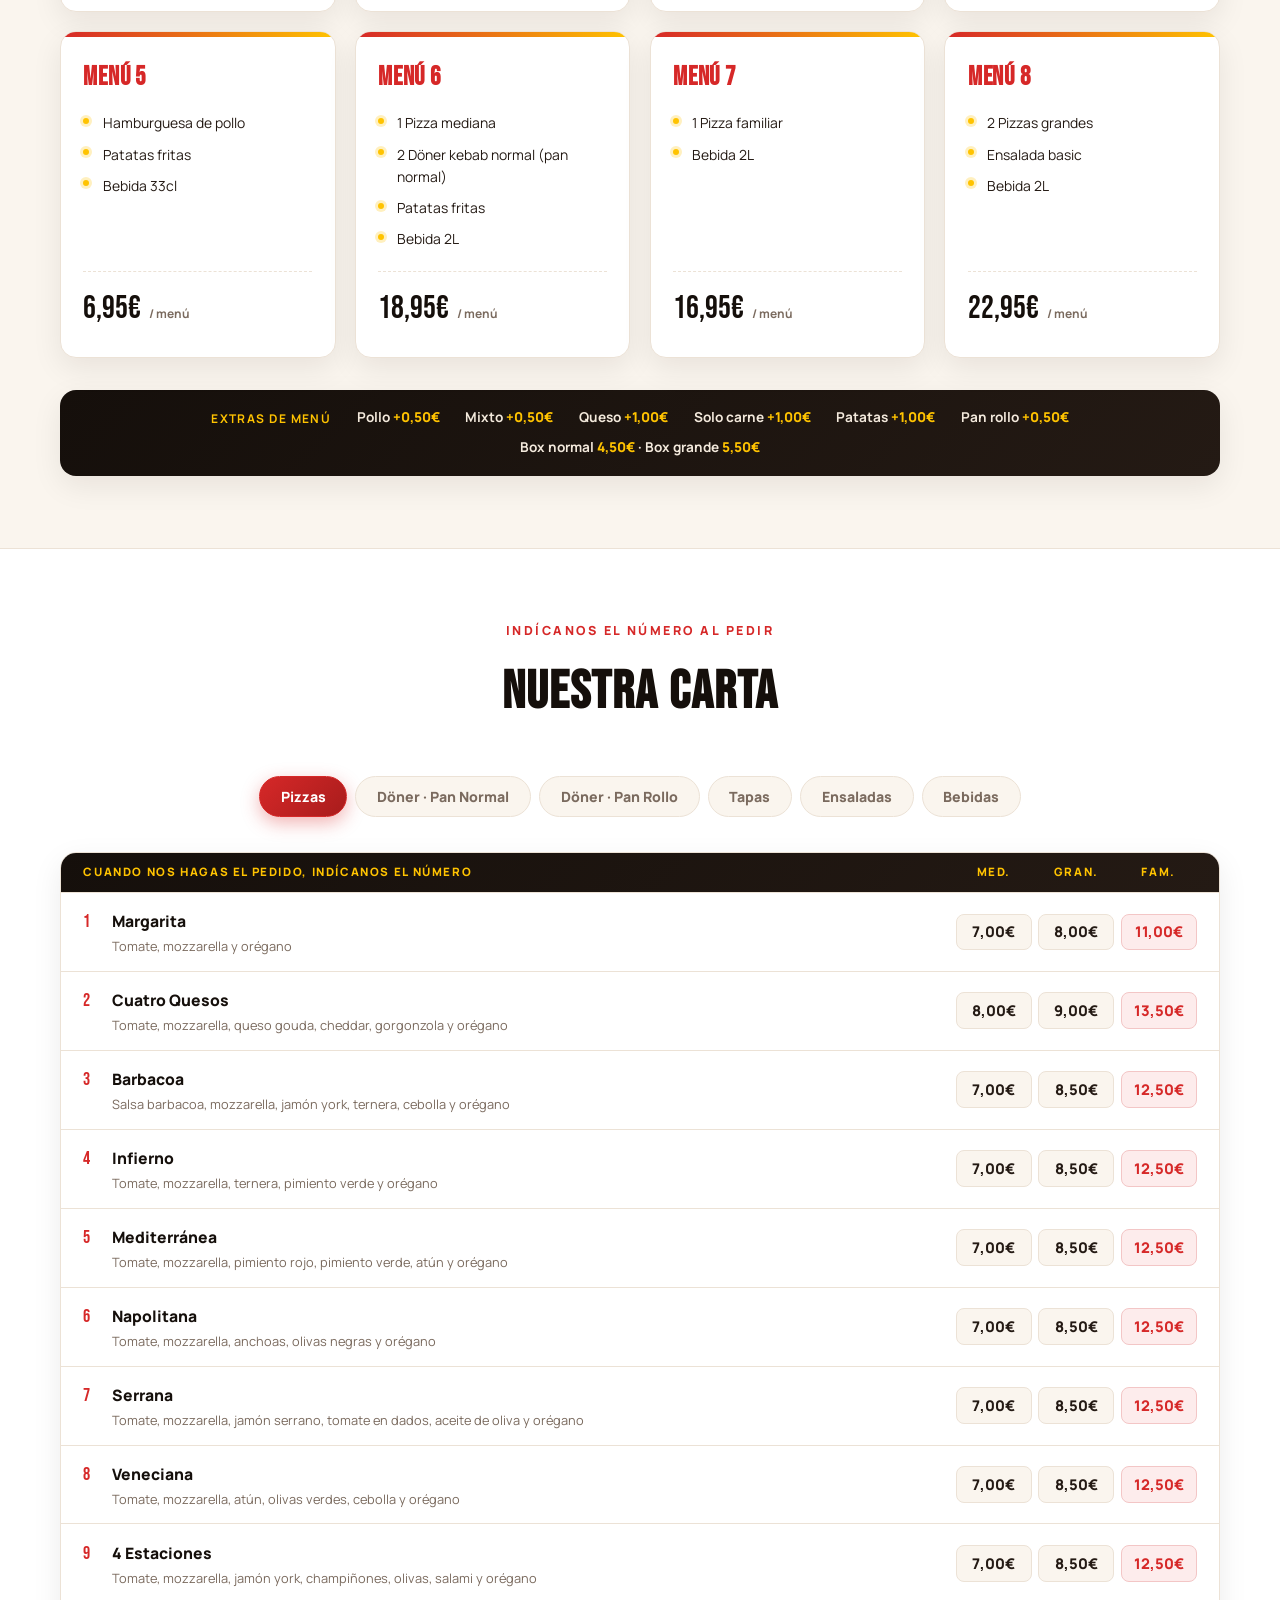
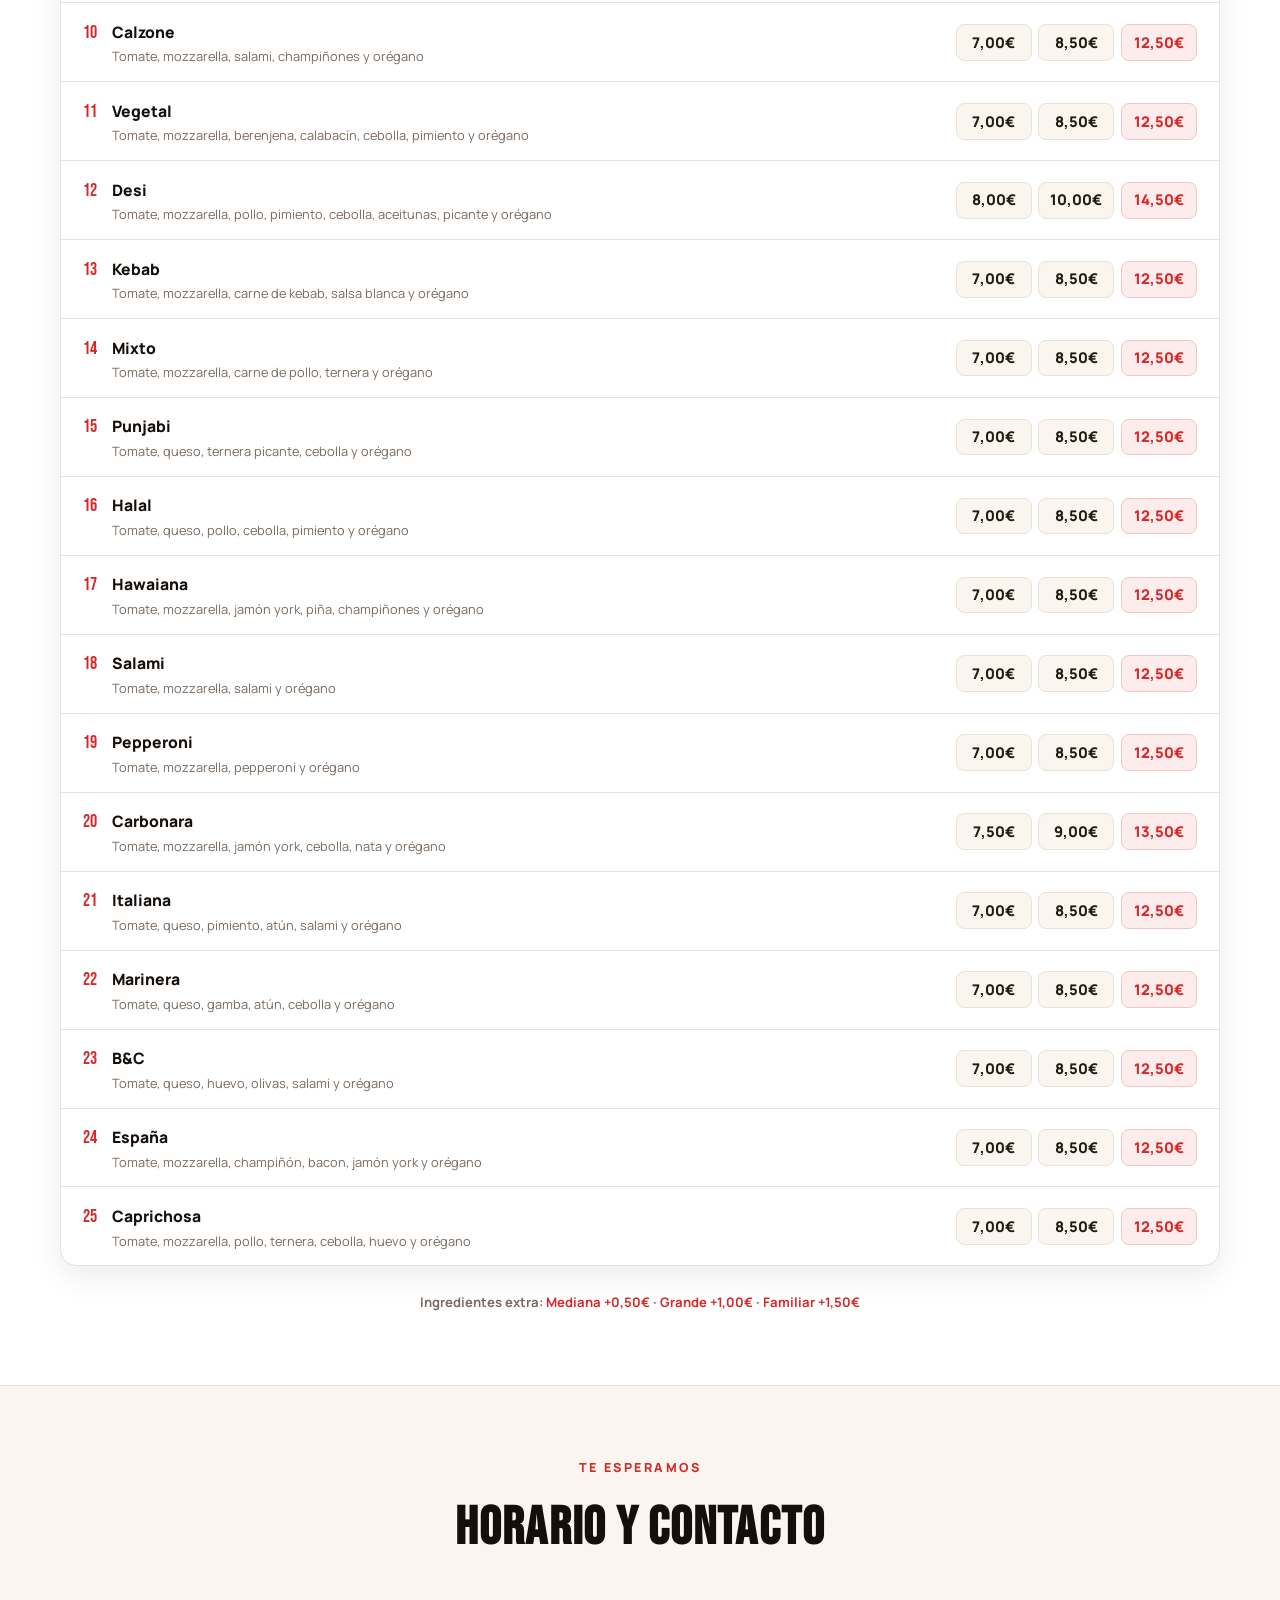
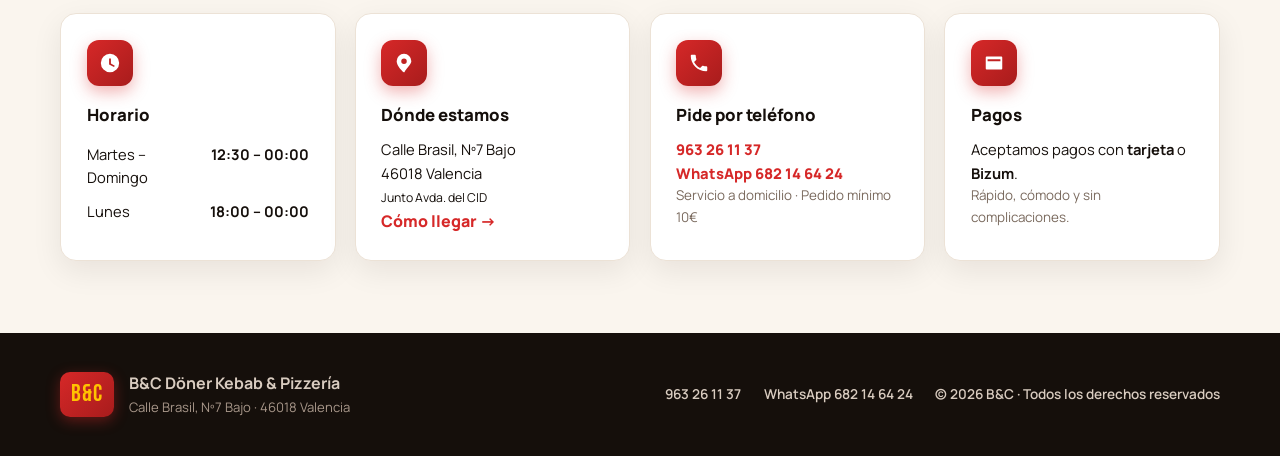
==== commit 14dcb69d: "Redesign site: animated hero, marquee, order steps, welcome popup" ====
--- a/index.html
+++ b/index.html
@@ -63,9 +63,9 @@
         <span class="brand-text">Döner Kebab <em>&amp;</em> Pizzería</span>
       </a>
       <div class="nav-links" id="navLinks">
-        <a href="#menus">Menús</a>
-        <a href="#carta">Carta</a>
-        <a href="#info">Contacto</a>
+        <a href="#menus" data-spy="menus">Menús</a>
+        <a href="#carta" data-spy="carta">Carta</a>
+        <a href="#info" data-spy="info">Contacto</a>
         <a href="tel:+34963261137" class="btn btn-primary btn-sm nav-call">
           <svg viewBox="0 0 24 24" class="ic"><path d="M6.6 10.8c1.4 2.8 3.8 5.1 6.6 6.6l2.2-2.2c.3-.3.7-.4 1-.2 1.1.4 2.3.6 3.6.6.6 0 1 .4 1 1V20c0 .6-.4 1-1 1C10.6 21 3 13.4 3 4c0-.6.4-1 1-1h3.5c.6 0 1 .4 1 1 0 1.2.2 2.4.6 3.6.1.3 0 .7-.2 1l-2.3 2.2z"/></svg>
           Pedir ahora
@@ -81,38 +81,99 @@
   <section class="hero" id="inicio">
     <div class="hero-bg"></div>
     <div class="container hero-inner">
-      <p class="hero-kicker reveal">Calle Brasil · Junto Avda. del CID · Valencia</p>
-      <h1 class="hero-title reveal">Döner Kebab<br /><span>&amp; Pizzería</span></h1>
-      <p class="hero-sub reveal">Pizzas artesanas, auténtico döner kebab, tapas y ensaladas frescas. Recién hecho, como a ti te gusta.</p>
-      <div class="hero-cta reveal">
-        <a href="#carta" class="btn btn-primary">Ver la carta</a>
-        <a href="tel:+34963261137" class="btn btn-ghost">
-          <svg viewBox="0 0 24 24" class="ic"><path d="M6.6 10.8c1.4 2.8 3.8 5.1 6.6 6.6l2.2-2.2c.3-.3.7-.4 1-.2 1.1.4 2.3.6 3.6.6.6 0 1 .4 1 1V20c0 .6-.4 1-1 1C10.6 21 3 13.4 3 4c0-.6.4-1 1-1h3.5c.6 0 1 .4 1 1 0 1.2.2 2.4.6 3.6.1.3 0 .7-.2 1l-2.3 2.2z"/></svg>
-          963 26 11 37
-        </a>
-        <a href="https://wa.me/34682146424" target="_blank" rel="noopener" class="btn btn-whatsapp">
-          <svg viewBox="0 0 24 24" class="ic"><path d="M12 2a10 10 0 0 0-8.7 14.9L2 22l5.3-1.3A10 10 0 1 0 12 2zm5.4 14.1c-.2.6-1.3 1.2-1.8 1.2-.5.1-1 .2-3.4-.7-2.9-1.1-4.7-4-4.9-4.2-.1-.2-1.1-1.5-1.1-2.9s.7-2 1-2.3c.2-.3.5-.3.7-.3h.5c.2 0 .4 0 .6.5l.9 2.1c.1.2.1.4 0 .6l-.4.6-.5.5c-.2.2-.3.4-.1.7.2.3.9 1.5 2 2.4 1.4 1.2 2.5 1.6 2.9 1.8.3.1.5.1.7-.1l1-1.1c.2-.3.5-.2.8-.1l2 1c.3.1.5.2.6.4 0 .1 0 .7-.5 1.9z"/></svg>
-          WhatsApp
-        </a>
-      </div>
-      <div class="hero-pills reveal">
-        <span class="pill">
-          <svg viewBox="0 0 24 24" class="ic"><path d="M3 6h11v9H3zM14 9h4l3 3v3h-7zM6.5 18a1.75 1.75 0 1 0 0-3.5 1.75 1.75 0 0 0 0 3.5zm11 0a1.75 1.75 0 1 0 0-3.5 1.75 1.75 0 0 0 0 3.5z"/></svg>
-          Servicio a domicilio · mín. 10€
-        </span>
-        <span class="pill">
-          <svg viewBox="0 0 24 24" class="ic"><path d="M4 5h16a1 1 0 0 1 1 1v12a1 1 0 0 1-1 1H4a1 1 0 0 1-1-1V6a1 1 0 0 1 1-1zm1 3v2h14V8H5z"/></svg>
-          Tarjeta y Bizum
-        </span>
-        <span class="pill">
-          <svg viewBox="0 0 24 24" class="ic"><path d="M12 2l2.9 6.3 6.9.7-5.2 4.6 1.5 6.8L12 16.9 5.9 20.4l1.5-6.8L2.2 9l6.9-.7z"/></svg>
-          Opciones halal
-        </span>
-      </div>
-    </div>
-    <a href="#menus" class="hero-scroll" aria-label="Bajar">
-      <svg viewBox="0 0 24 24"><path d="M12 16l-6-6h12z"/></svg>
-    </a>
+      <div class="hero-copy">
+        <p class="hero-kicker reveal">Calle Brasil · Junto Avda. del CID · Valencia</p>
+        <h1 class="hero-title reveal">Döner Kebab<br /><span>&amp; Pizzería</span></h1>
+        <p class="hero-sub reveal">Pizzas artesanas de 25 a 40 cm, auténtico döner kebab en pan normal o rollo, tapas y ensaladas frescas. Recién hecho, como a ti te gusta.</p>
+        <div class="hero-cta reveal">
+          <a href="#carta" class="btn btn-primary">Ver la carta</a>
+          <a href="tel:+34963261137" class="btn btn-ghost">
+            <svg viewBox="0 0 24 24" class="ic"><path d="M6.6 10.8c1.4 2.8 3.8 5.1 6.6 6.6l2.2-2.2c.3-.3.7-.4 1-.2 1.1.4 2.3.6 3.6.6.6 0 1 .4 1 1V20c0 .6-.4 1-1 1C10.6 21 3 13.4 3 4c0-.6.4-1 1-1h3.5c.6 0 1 .4 1 1 0 1.2.2 2.4.6 3.6.1.3 0 .7-.2 1l-2.3 2.2z"/></svg>
+            963 26 11 37
+          </a>
+          <a href="https://wa.me/34682146424" target="_blank" rel="noopener" class="btn btn-whatsapp">
+            <svg viewBox="0 0 24 24" class="ic"><path d="M12 2a10 10 0 0 0-8.7 14.9L2 22l5.3-1.3A10 10 0 1 0 12 2zm5.4 14.1c-.2.6-1.3 1.2-1.8 1.2-.5.1-1 .2-3.4-.7-2.9-1.1-4.7-4-4.9-4.2-.1-.2-1.1-1.5-1.1-2.9s.7-2 1-2.3c.2-.3.5-.3.7-.3h.5c.2 0 .4 0 .6.5l.9 2.1c.1.2.1.4 0 .6l-.4.6-.5.5c-.2.2-.3.4-.1.7.2.3.9 1.5 2 2.4 1.4 1.2 2.5 1.6 2.9 1.8.3.1.5.1.7-.1l1-1.1c.2-.3.5-.2.8-.1l2 1c.3.1.5.2.6.4 0 .1 0 .7-.5 1.9z"/></svg>
+            WhatsApp
+          </a>
+        </div>
+        <div class="hero-pills reveal">
+          <span class="pill">
+            <svg viewBox="0 0 24 24" class="ic"><path d="M3 6h11v9H3zM14 9h4l3 3v3h-7zM6.5 18a1.75 1.75 0 1 0 0-3.5 1.75 1.75 0 0 0 0 3.5zm11 0a1.75 1.75 0 1 0 0-3.5 1.75 1.75 0 0 0 0 3.5z"/></svg>
+            A domicilio · mín. 10€
+          </span>
+          <span class="pill">
+            <svg viewBox="0 0 24 24" class="ic"><path d="M4 5h16a1 1 0 0 1 1 1v12a1 1 0 0 1-1 1H4a1 1 0 0 1-1-1V6a1 1 0 0 1 1-1zm1 3v2h14V8H5z"/></svg>
+            Tarjeta y Bizum
+          </span>
+          <span class="pill">
+            <svg viewBox="0 0 24 24" class="ic"><path d="M12 2l2.9 6.3 6.9.7-5.2 4.6 1.5 6.8L12 16.9 5.9 20.4l1.5-6.8L2.2 9l6.9-.7z"/></svg>
+            Opciones halal
+          </span>
+        </div>
+      </div>
+
+      <div class="hero-art reveal" aria-hidden="true">
+        <div class="ring-rotate">
+          <svg viewBox="0 0 200 200">
+            <defs><path id="circ" d="M100,100 m-80,0 a80,80 0 1,1 160,0 a80,80 0 1,1 -160,0"/></defs>
+            <text><textPath href="#circ">DÖNER KEBAB · PIZZERÍA · B&amp;C · VALENCIA · DÖNER KEBAB · </textPath></text>
+          </svg>
+        </div>
+        <div class="pizza-disc">
+          <span class="pep p1"></span><span class="pep p2"></span><span class="pep p3"></span>
+          <span class="pep p4"></span><span class="pep p5"></span><span class="pep p6"></span>
+          <span class="basil b1"></span><span class="basil b2"></span><span class="basil b3"></span>
+          <div class="pizza-badge">B&amp;C</div>
+        </div>
+        <div class="float-chip fc1">Döner desde <b>4,00€</b></div>
+        <div class="float-chip fc2">Pizzas <b>25–40 cm</b></div>
+        <div class="float-chip fc3"><b>8</b> menús combo</div>
+      </div>
+    </div>
+  </section>
+
+  <!-- Marquee -->
+  <div class="marquee" aria-hidden="true">
+    <div class="marquee-track">
+      <span>Pizzas artesanas</span><i>•</i><span>Döner kebab</span><i>•</i><span>Pan rollo</span><i>•</i><span>Tapas</span><i>•</i><span>Ensaladas</span><i>•</i><span>Opciones halal</span><i>•</i><span>A domicilio</span><i>•</i>
+      <span>Pizzas artesanas</span><i>•</i><span>Döner kebab</span><i>•</i><span>Pan rollo</span><i>•</i><span>Tapas</span><i>•</i><span>Ensaladas</span><i>•</i><span>Opciones halal</span><i>•</i><span>A domicilio</span><i>•</i>
+    </div>
+  </div>
+
+  <!-- Cómo pedir -->
+  <section class="steps">
+    <div class="container steps-grid">
+      <div class="step reveal">
+        <span class="step-num">01</span>
+        <div class="step-icon">
+          <svg viewBox="0 0 24 24"><path d="M4 4h16v2H4zm0 5h16v2H4zm0 5h10v2H4z"/></svg>
+        </div>
+        <div>
+          <h3>Elige de la carta</h3>
+          <p>Indícanos el número del plato: pizzas del 1 al 25, döner del 46 al 67.</p>
+        </div>
+      </div>
+      <div class="step reveal">
+        <span class="step-num">02</span>
+        <div class="step-icon">
+          <svg viewBox="0 0 24 24"><path d="M6.6 10.8c1.4 2.8 3.8 5.1 6.6 6.6l2.2-2.2c.3-.3.7-.4 1-.2 1.1.4 2.3.6 3.6.6.6 0 1 .4 1 1V20c0 .6-.4 1-1 1C10.6 21 3 13.4 3 4c0-.6.4-1 1-1h3.5c.6 0 1 .4 1 1 0 1.2.2 2.4.6 3.6.1.3 0 .7-.2 1l-2.3 2.2z"/></svg>
+        </div>
+        <div>
+          <h3>Llama o escribe</h3>
+          <p>Pedidos al 963 26 11 37 o por WhatsApp al 682 14 64 24.</p>
+        </div>
+      </div>
+      <div class="step reveal">
+        <span class="step-num">03</span>
+        <div class="step-icon">
+          <svg viewBox="0 0 24 24"><path d="M3 6h11v9H3zM14 9h4l3 3v3h-7zM6.5 18a1.75 1.75 0 1 0 0-3.5 1.75 1.75 0 0 0 0 3.5zm11 0a1.75 1.75 0 1 0 0-3.5 1.75 1.75 0 0 0 0 3.5z"/></svg>
+        </div>
+        <div>
+          <h3>Recíbelo o recógelo</h3>
+          <p>Servicio a domicilio con pedido mínimo de 10€, o pásate por Calle Brasil 7.</p>
+        </div>
+      </div>
+    </div>
   </section>
 
   <!-- Menús / Combos -->
@@ -204,6 +265,29 @@
     </div>
   </footer>
 
+  <!-- Welcome popup -->
+  <div class="popup-backdrop" id="popup" role="dialog" aria-modal="true" aria-labelledby="popupTitle">
+    <div class="popup">
+      <button class="popup-close" aria-label="Cerrar">&times;</button>
+      <span class="popup-badge">B&amp;C</span>
+      <h3 id="popupTitle">¿Con hambre?<br /><span>Pide ahora</span></h3>
+      <p>Servicio a domicilio en Valencia — indícanos el número del plato y listo.</p>
+      <div class="popup-chips">
+        <span>Pedido mín. <b>10€</b></span>
+        <span>Tarjeta / <b>Bizum</b></span>
+        <span>Mar–Dom <b>12:30–00:00</b></span>
+      </div>
+      <div class="popup-actions">
+        <a href="#carta" class="btn btn-primary btn-block">Ver la carta</a>
+        <div class="popup-actions-row">
+          <a href="tel:+34963261137" class="btn btn-dark">Llamar</a>
+          <a href="https://wa.me/34682146424" target="_blank" rel="noopener" class="btn btn-whatsapp">WhatsApp</a>
+        </div>
+      </div>
+      <label class="popup-never"><input type="checkbox" id="popupNever" /> No volver a mostrar</label>
+    </div>
+  </div>
+
   <!-- Floating actions (mobile) -->
   <div class="fab-group">
     <a href="https://wa.me/34682146424" target="_blank" rel="noopener" class="fab fab-wa" aria-label="WhatsApp">
--- a/styles.css
+++ b/styles.css
@@ -2,8 +2,10 @@
 :root {
   --red: #d62828;
   --red-dark: #a81c1c;
+  --red-deep: #7d1216;
   --amber: #ffc300;
-  --ink: #17110d;
+  --amber-soft: #ffd766;
+  --ink: #150f0b;
   --ink-soft: #241a14;
   --cream: #faf5ee;
   --card: #ffffff;
@@ -12,7 +14,7 @@
   --green: #1faa59;
   --radius: 16px;
   --shadow: 0 10px 30px rgba(23, 17, 13, .08);
-  --shadow-lg: 0 20px 50px rgba(23, 17, 13, .14);
+  --shadow-lg: 0 24px 60px rgba(23, 17, 13, .16);
   --font-display: "Bebas Neue", Impact, sans-serif;
   --font-body: "Manrope", system-ui, sans-serif;
 }
@@ -25,10 +27,10 @@
   background: var(--cream);
   line-height: 1.6;
   -webkit-font-smoothing: antialiased;
-}
-img { max-width: 100%; }
+  overflow-x: hidden;
+}
 a { color: inherit; text-decoration: none; }
-.container { width: min(1140px, 92%); margin: 0 auto; }
+.container { width: min(1160px, 92%); margin: 0 auto; }
 .ic { width: 1em; height: 1em; fill: currentColor; flex-shrink: 0; }
 
 /* ---------- Topbar ---------- */
@@ -38,23 +40,16 @@
   font-size: .8rem;
   font-weight: 600;
 }
-.topbar-inner {
-  display: flex;
-  gap: 2rem;
-  justify-content: center;
-  padding: .45rem 0;
-}
+.topbar-inner { display: flex; gap: 2rem; justify-content: center; padding: .45rem 0; }
 .topbar-item { display: inline-flex; align-items: center; gap: .45rem; opacity: .9; }
 .topbar-item:hover { color: var(--amber); opacity: 1; }
 .topbar-item .ic { fill: var(--amber); }
 
 /* ---------- Nav ---------- */
 .nav {
-  position: sticky;
-  top: 0;
-  z-index: 50;
-  background: rgba(250, 245, 238, .9);
-  backdrop-filter: blur(12px);
+  position: sticky; top: 0; z-index: 50;
+  background: rgba(250, 245, 238, .92);
+  backdrop-filter: blur(14px);
   border-bottom: 1px solid var(--line);
   transition: box-shadow .25s;
 }
@@ -63,13 +58,11 @@
 .brand { display: flex; align-items: center; gap: .7rem; }
 .brand-badge {
   font-family: var(--font-display);
-  font-size: 1.5rem;
-  letter-spacing: .05em;
-  background: var(--red);
+  font-size: 1.5rem; letter-spacing: .05em;
+  background: linear-gradient(135deg, var(--red), var(--red-dark));
   color: var(--amber);
-  padding: .15em .45em;
-  border-radius: 10px;
-  box-shadow: 0 4px 12px rgba(214, 40, 40, .35);
+  padding: .15em .45em; border-radius: 10px;
+  box-shadow: 0 4px 14px rgba(214, 40, 40, .4);
 }
 .brand-text { font-weight: 800; font-size: 1rem; letter-spacing: -.01em; }
 .brand-text em { font-style: normal; color: var(--red); }
@@ -79,11 +72,11 @@
   content: ""; position: absolute; left: 0; bottom: -3px;
   width: 0; height: 2px; background: var(--red); transition: width .25s;
 }
-.nav-links > a:not(.btn):hover::after { width: 100%; }
+.nav-links > a:not(.btn):hover::after,
+.nav-links > a.active::after { width: 100%; }
+.nav-links > a.active { color: var(--red); }
 .nav-toggle {
-  display: none;
-  flex-direction: column;
-  gap: 5px;
+  display: none; flex-direction: column; gap: 5px;
   background: none; border: 0; cursor: pointer; padding: .4rem;
 }
 .nav-toggle span { width: 24px; height: 2.5px; background: var(--ink); border-radius: 2px; transition: .25s; }
@@ -93,7 +86,7 @@
 
 /* ---------- Buttons ---------- */
 .btn {
-  display: inline-flex; align-items: center; gap: .55rem;
+  display: inline-flex; align-items: center; justify-content: center; gap: .55rem;
   font-weight: 800; font-size: .95rem;
   padding: .8rem 1.5rem;
   border-radius: 999px;
@@ -102,69 +95,207 @@
   transition: transform .18s, box-shadow .18s, background .18s;
 }
 .btn:hover { transform: translateY(-2px); }
-.btn-primary { background: var(--red); color: #fff; box-shadow: 0 8px 20px rgba(214, 40, 40, .35); }
-.btn-primary:hover { background: var(--red-dark); }
-.btn-ghost { border-color: rgba(255, 255, 255, .35); color: #fff; background: rgba(255,255,255,.06); }
+.btn-primary { background: linear-gradient(135deg, var(--red), var(--red-dark)); color: #fff; box-shadow: 0 8px 22px rgba(214, 40, 40, .4); }
+.btn-primary:hover { box-shadow: 0 12px 28px rgba(214, 40, 40, .5); }
+.btn-ghost { border-color: rgba(255, 255, 255, .35); color: #fff; background: rgba(255, 255, 255, .06); }
 .btn-ghost:hover { background: rgba(255, 255, 255, .14); }
-.btn-whatsapp { background: var(--green); color: #fff; box-shadow: 0 8px 20px rgba(31, 170, 89, .35); }
+.btn-whatsapp { background: var(--green); color: #fff; box-shadow: 0 8px 22px rgba(31, 170, 89, .35); }
 .btn-whatsapp:hover { background: #178a47; }
+.btn-dark { background: var(--ink); color: #fff; }
+.btn-dark:hover { background: var(--ink-soft); }
 .btn-sm { padding: .55rem 1.1rem; font-size: .85rem; }
+.btn-block { width: 100%; }
 
 /* ---------- Hero ---------- */
 .hero {
   position: relative;
-  background: var(--ink);
+  background:
+    radial-gradient(900px 500px at 110% -10%, rgba(214, 40, 40, .28), transparent 55%),
+    radial-gradient(700px 500px at -10% 110%, rgba(255, 195, 0, .12), transparent 55%),
+    var(--ink);
   color: #fdf8f1;
   overflow: hidden;
-  padding: 5.5rem 0 6rem;
+  padding: 4.5rem 0 5.5rem;
 }
 .hero-bg {
   position: absolute; inset: 0;
   background:
-    radial-gradient(700px 400px at 85% -10%, rgba(255, 195, 0, .18), transparent 60%),
-    radial-gradient(600px 500px at -10% 110%, rgba(214, 40, 40, .35), transparent 60%),
-    repeating-linear-gradient(45deg, rgba(255,255,255,.025) 0 2px, transparent 2px 14px);
-}
-.hero-inner { position: relative; text-align: center; }
+    radial-gradient(circle at 30% 20%, rgba(255,255,255,.04) 1.5px, transparent 1.5px) 0 0 / 34px 34px;
+  mask-image: linear-gradient(to bottom, #000 60%, transparent);
+  -webkit-mask-image: linear-gradient(to bottom, #000 60%, transparent);
+}
+.hero-inner {
+  position: relative;
+  display: grid;
+  grid-template-columns: 1.15fr .85fr;
+  align-items: center;
+  gap: 3rem;
+}
 .hero-kicker {
   display: inline-block;
-  font-size: .8rem; font-weight: 800; letter-spacing: .18em; text-transform: uppercase;
+  font-size: .78rem; font-weight: 800; letter-spacing: .18em; text-transform: uppercase;
   color: var(--amber);
   border: 1px solid rgba(255, 195, 0, .35);
+  background: rgba(255, 195, 0, .08);
   padding: .45rem 1.1rem; border-radius: 999px;
   margin-bottom: 1.4rem;
 }
 .hero-title {
   font-family: var(--font-display);
-  font-size: clamp(3.4rem, 9vw, 6.5rem);
-  line-height: .95;
+  font-size: clamp(3.6rem, 8vw, 6.8rem);
+  line-height: .92;
   letter-spacing: .02em;
   margin-bottom: 1.1rem;
 }
-.hero-title span { color: var(--amber); }
-.hero-sub {
-  max-width: 560px; margin: 0 auto 2rem;
-  color: #d9ccc0; font-size: 1.05rem;
-}
-.hero-cta { display: flex; gap: .8rem; justify-content: center; flex-wrap: wrap; margin-bottom: 2.4rem; }
-.hero-pills { display: flex; gap: .7rem; justify-content: center; flex-wrap: wrap; }
+.hero-title span {
+  background: linear-gradient(90deg, var(--amber), var(--amber-soft));
+  -webkit-background-clip: text;
+  background-clip: text;
+  color: transparent;
+}
+.hero-sub { max-width: 520px; color: #d9ccc0; font-size: 1.05rem; margin-bottom: 2rem; }
+.hero-cta { display: flex; gap: .8rem; flex-wrap: wrap; margin-bottom: 2rem; }
+.hero-pills { display: flex; gap: .7rem; flex-wrap: wrap; }
 .pill {
   display: inline-flex; align-items: center; gap: .5rem;
-  font-size: .82rem; font-weight: 700;
-  color: #efe4d6;
+  font-size: .82rem; font-weight: 700; color: #efe4d6;
   background: rgba(255, 255, 255, .07);
   border: 1px solid rgba(255, 255, 255, .12);
   padding: .5rem 1rem; border-radius: 999px;
 }
 .pill .ic { fill: var(--amber); }
-.hero-scroll {
-  position: absolute; left: 50%; bottom: 1.1rem; transform: translateX(-50%);
-  width: 40px; height: 40px; display: grid; place-items: center;
-  border-radius: 50%; background: rgba(255,255,255,.08);
-  animation: bob 2s ease-in-out infinite;
-}
-.hero-scroll svg { width: 20px; height: 20px; fill: var(--amber); }
-@keyframes bob { 0%,100% { transform: translate(-50%, 0); } 50% { transform: translate(-50%, 6px); } }
+
+/* ---------- Hero art ---------- */
+.hero-art {
+  position: relative;
+  width: min(430px, 90%);
+  aspect-ratio: 1;
+  margin: 0 auto;
+}
+.ring-rotate {
+  position: absolute; inset: -6%;
+  animation: spin 26s linear infinite;
+}
+.ring-rotate text {
+  fill: var(--amber);
+  font-size: 12.5px;
+  font-weight: 800;
+  letter-spacing: .32em;
+  text-transform: uppercase;
+}
+@keyframes spin { to { transform: rotate(360deg); } }
+.pizza-disc {
+  position: absolute; inset: 8%;
+  border-radius: 50%;
+  background:
+    radial-gradient(circle at 35% 30%, #ffdf8e, #f5b942 55%, #e09a1f);
+  box-shadow:
+    inset 0 0 0 14px #d98e2b,
+    inset 0 0 0 22px #c67c1d,
+    inset 0 10px 40px rgba(120, 60, 0, .35),
+    0 30px 70px rgba(0, 0, 0, .5);
+}
+.pep {
+  position: absolute;
+  width: 15%; aspect-ratio: 1;
+  border-radius: 50%;
+  background: radial-gradient(circle at 35% 30%, #e05252, #a81c1c 70%);
+  box-shadow: inset 0 -4px 8px rgba(0,0,0,.3), 0 2px 6px rgba(90,30,0,.4);
+}
+.p1 { top: 18%; left: 30%; } .p2 { top: 42%; left: 60%; }
+.p3 { top: 62%; left: 28%; } .p4 { top: 28%; left: 66%; }
+.p5 { top: 58%; left: 52%; width: 12%; } .p6 { top: 38%; left: 16%; width: 11%; }
+.basil {
+  position: absolute;
+  width: 9%; aspect-ratio: 1;
+  border-radius: 50% 50% 50% 4px;
+  background: linear-gradient(135deg, #4caf50, #2e7d32);
+  transform: rotate(30deg);
+  box-shadow: 0 2px 4px rgba(0,0,0,.3);
+}
+.b1 { top: 30%; left: 48%; transform: rotate(60deg); }
+.b2 { top: 68%; left: 62%; transform: rotate(-20deg); }
+.b3 { top: 48%; left: 38%; transform: rotate(140deg); }
+.pizza-badge {
+  position: absolute; inset: 0;
+  display: grid; place-items: center;
+  font-family: var(--font-display);
+  font-size: clamp(3rem, 7vw, 4.6rem);
+  letter-spacing: .05em;
+  color: rgba(125, 18, 22, .9);
+  text-shadow: 0 2px 0 rgba(255, 225, 150, .5);
+}
+.float-chip {
+  position: absolute;
+  background: rgba(255, 255, 255, .96);
+  color: var(--ink);
+  font-size: .82rem; font-weight: 700;
+  padding: .6rem 1rem; border-radius: 12px;
+  box-shadow: 0 14px 34px rgba(0, 0, 0, .35);
+  animation: float 4.5s ease-in-out infinite;
+}
+.float-chip b { color: var(--red); font-weight: 800; }
+.fc1 { top: 6%; left: -4%; }
+.fc2 { bottom: 14%; left: -8%; animation-delay: -1.5s; }
+.fc3 { top: 26%; right: -6%; animation-delay: -3s; }
+@keyframes float { 0%,100% { transform: translateY(0); } 50% { transform: translateY(-10px); } }
+
+/* ---------- Marquee ---------- */
+.marquee {
+  background: linear-gradient(90deg, var(--red-dark), var(--red), var(--red-dark));
+  color: #fff;
+  overflow: hidden;
+  padding: .8rem 0;
+  border-top: 3px solid var(--amber);
+  border-bottom: 3px solid var(--amber);
+}
+.marquee-track {
+  display: flex; align-items: center; gap: 2.2rem;
+  width: max-content;
+  animation: marquee 28s linear infinite;
+  font-family: var(--font-display);
+  font-size: 1.35rem; letter-spacing: .12em; text-transform: uppercase;
+}
+.marquee-track i { color: var(--amber); font-style: normal; }
+.marquee-track span { white-space: nowrap; }
+@keyframes marquee { to { transform: translateX(-50%); } }
+
+/* ---------- Steps ---------- */
+.steps { padding: 3.2rem 0; }
+.steps-grid {
+  display: grid;
+  grid-template-columns: repeat(3, 1fr);
+  gap: 1.2rem;
+}
+.step {
+  position: relative;
+  display: flex; gap: 1rem; align-items: flex-start;
+  background: var(--card);
+  border: 1px solid var(--line);
+  border-radius: var(--radius);
+  padding: 1.5rem;
+  box-shadow: var(--shadow);
+  overflow: hidden;
+}
+.step::before {
+  content: ""; position: absolute; top: 0; left: 0; right: 0;
+  height: 4px; background: linear-gradient(90deg, var(--red), var(--amber));
+}
+.step-num {
+  position: absolute; right: 1rem; top: .6rem;
+  font-family: var(--font-display);
+  font-size: 2.6rem; color: rgba(214, 40, 40, .12);
+}
+.step-icon {
+  width: 48px; height: 48px; flex-shrink: 0;
+  display: grid; place-items: center;
+  border-radius: 12px;
+  background: linear-gradient(135deg, var(--red), var(--red-dark));
+  box-shadow: 0 6px 16px rgba(214, 40, 40, .35);
+}
+.step-icon svg { width: 22px; height: 22px; fill: #fff; }
+.step h3 { font-size: 1rem; font-weight: 800; margin-bottom: .2rem; }
+.step p { font-size: .84rem; color: var(--muted); }
 
 /* ---------- Sections ---------- */
 .section { padding: 4.5rem 0; }
@@ -184,57 +315,65 @@
 /* ---------- Combo cards ---------- */
 .combo-grid {
   display: grid;
-  grid-template-columns: repeat(auto-fill, minmax(250px, 1fr));
+  grid-template-columns: repeat(auto-fill, minmax(255px, 1fr));
   gap: 1.2rem;
 }
 .combo {
   background: var(--card);
   border: 1px solid var(--line);
   border-radius: var(--radius);
-  padding: 1.4rem;
   position: relative;
   box-shadow: var(--shadow);
   transition: transform .2s, box-shadow .2s;
   display: flex; flex-direction: column;
-}
-.combo:hover { transform: translateY(-4px); box-shadow: var(--shadow-lg); }
+  overflow: hidden;
+}
+.combo::before {
+  content: ""; display: block; height: 5px;
+  background: linear-gradient(90deg, var(--red), var(--amber));
+}
+.combo:hover { transform: translateY(-5px); box-shadow: var(--shadow-lg); }
+.combo-body { padding: 1.3rem 1.4rem 1.4rem; display: flex; flex-direction: column; flex: 1; }
 .combo-tag {
-  position: absolute; top: -10px; right: 14px;
+  position: absolute; top: 16px; right: 14px; z-index: 2;
   background: var(--red); color: #fff;
-  font-size: .68rem; font-weight: 800; letter-spacing: .08em; text-transform: uppercase;
+  font-size: .66rem; font-weight: 800; letter-spacing: .08em; text-transform: uppercase;
   padding: .28rem .7rem; border-radius: 999px;
 }
 .combo h3 {
   font-family: var(--font-display);
   font-size: 1.6rem; letter-spacing: .03em;
-  color: var(--red); margin-bottom: .6rem;
-}
-.combo ul { list-style: none; margin-bottom: 1.1rem; flex: 1; }
+  color: var(--red); margin-bottom: .55rem;
+}
+.combo ul { list-style: none; margin-bottom: 1rem; flex: 1; }
 .combo li {
-  font-size: .88rem; color: var(--ink-soft);
+  font-size: .87rem; color: var(--ink-soft);
   padding: .28rem 0 .28rem 1.2rem; position: relative;
 }
 .combo li::before {
-  content: ""; position: absolute; left: 0; top: .75em;
+  content: ""; position: absolute; left: 0; top: .72em;
   width: 6px; height: 6px; border-radius: 50%; background: var(--amber);
+  box-shadow: 0 0 0 3px rgba(255, 195, 0, .25);
 }
 .combo-price {
   font-family: var(--font-display);
   font-size: 2rem; color: var(--ink);
   border-top: 1px dashed var(--line); padding-top: .7rem;
+  display: flex; align-items: baseline; gap: .5rem;
 }
 .combo-price small { font-family: var(--font-body); font-size: .75rem; font-weight: 700; color: var(--muted); }
 
 /* ---------- Extras bar ---------- */
 .extras-bar {
   margin-top: 2rem;
-  background: var(--ink);
+  background: linear-gradient(135deg, var(--ink), var(--ink-soft));
   color: #f3e9dc;
   border-radius: var(--radius);
   padding: 1.1rem 1.4rem;
   display: flex; flex-wrap: wrap; gap: .5rem 1.6rem;
-  justify-content: center;
+  justify-content: center; align-items: center;
   font-size: .85rem; font-weight: 700;
+  box-shadow: var(--shadow);
 }
 .extras-bar b { color: var(--amber); font-weight: 800; }
 .extras-bar .extras-title { color: var(--amber); text-transform: uppercase; letter-spacing: .12em; font-size: .75rem; }
@@ -254,16 +393,13 @@
   cursor: pointer; transition: all .2s;
 }
 .tab:hover { border-color: var(--red); color: var(--red); }
-.tab.active { background: var(--red); border-color: var(--red); color: #fff; box-shadow: 0 6px 16px rgba(214,40,40,.3); }
+.tab.active { background: linear-gradient(135deg, var(--red), var(--red-dark)); border-color: var(--red); color: #fff; box-shadow: 0 6px 18px rgba(214,40,40,.35); }
 
 .panel { display: none; animation: fadeUp .35s ease; }
 .panel.active { display: block; }
 @keyframes fadeUp { from { opacity: 0; transform: translateY(12px); } to { opacity: 1; transform: none; } }
 
-.panel-note {
-  text-align: center; font-size: .82rem; font-weight: 700; color: var(--muted);
-  margin-top: 1.6rem;
-}
+.panel-note { text-align: center; font-size: .82rem; font-weight: 700; color: var(--muted); margin-top: 1.6rem; }
 .panel-note b { color: var(--red); }
 
 /* ---------- Menu list ---------- */
@@ -283,16 +419,14 @@
   padding: .9rem 1.4rem;
 }
 .menu-cols-head {
-  background: var(--ink);
+  background: linear-gradient(135deg, var(--ink), var(--ink-soft));
   color: var(--amber);
   font-size: .72rem; font-weight: 800; letter-spacing: .14em; text-transform: uppercase;
-  padding: .6rem 1.4rem;
+  padding: .65rem 1.4rem;
 }
 .menu-cols-head .sizes { display: flex; gap: .4rem; }
-.menu-cols-head .sizes span {
-  min-width: 76px; text-align: center;
-}
-.menu-row { border-top: 1px solid var(--line); }
+.menu-cols-head .sizes span { min-width: 76px; text-align: center; }
+.menu-row { border-top: 1px solid var(--line); transition: background .15s; }
 .menu-row:hover { background: #fdf9f3; }
 .menu-item { display: flex; gap: .9rem; align-items: baseline; min-width: 0; }
 .menu-num {
@@ -312,14 +446,12 @@
   color: var(--ink-soft);
 }
 .price-tag.hot { background: #fdecec; border-color: #f3c6c6; color: var(--red); }
-
-/* single-price variant */
 .menu-row.single .menu-prices .price-tag { min-width: 90px; }
 
 /* ---------- Info grid ---------- */
 .info-grid {
   display: grid;
-  grid-template-columns: repeat(auto-fit, minmax(230px, 1fr));
+  grid-template-columns: repeat(auto-fit, minmax(240px, 1fr));
   gap: 1.2rem;
 }
 .info-card {
@@ -328,12 +460,15 @@
   border-radius: var(--radius);
   padding: 1.6rem;
   box-shadow: var(--shadow);
-}
+  transition: transform .2s, box-shadow .2s;
+}
+.info-card:hover { transform: translateY(-4px); box-shadow: var(--shadow-lg); }
 .info-icon {
   width: 46px; height: 46px;
   display: grid; place-items: center;
   border-radius: 12px;
   background: linear-gradient(135deg, var(--red), var(--red-dark));
+  box-shadow: 0 6px 16px rgba(214, 40, 40, .35);
   margin-bottom: 1rem;
 }
 .info-icon svg { width: 22px; height: 22px; fill: #fff; }
@@ -348,14 +483,81 @@
 
 /* ---------- Footer ---------- */
 .footer { background: var(--ink); color: #d9ccc0; padding: 2.4rem 0; }
-.footer-inner {
-  display: flex; flex-wrap: wrap; gap: 1.5rem;
-  align-items: center; justify-content: space-between;
-}
+.footer-inner { display: flex; flex-wrap: wrap; gap: 1.5rem; align-items: center; justify-content: space-between; }
 .footer-brand { display: flex; align-items: center; gap: .9rem; }
 .footer-brand p { font-size: .82rem; color: #a8978a; }
 .footer-meta { display: flex; flex-wrap: wrap; gap: .4rem 1.4rem; font-size: .85rem; font-weight: 600; }
 .footer-meta a:hover { color: var(--amber); }
+
+/* ---------- Popup ---------- */
+.popup-backdrop {
+  position: fixed; inset: 0; z-index: 100;
+  background: rgba(21, 15, 11, .6);
+  backdrop-filter: blur(6px);
+  display: grid; place-items: center;
+  padding: 1rem;
+  opacity: 0; visibility: hidden;
+  transition: opacity .35s, visibility .35s;
+}
+.popup-backdrop.show { opacity: 1; visibility: visible; }
+.popup {
+  position: relative;
+  width: min(420px, 100%);
+  background: var(--cream);
+  border-radius: 22px;
+  padding: 2.4rem 2rem 1.6rem;
+  text-align: center;
+  box-shadow: 0 40px 90px rgba(0, 0, 0, .45);
+  border-top: 6px solid var(--amber);
+  transform: translateY(24px) scale(.96);
+  transition: transform .35s cubic-bezier(.2, .9, .3, 1.2);
+}
+.popup-backdrop.show .popup { transform: none; }
+.popup-badge {
+  position: absolute; top: -26px; left: 50%; transform: translateX(-50%);
+  font-family: var(--font-display);
+  font-size: 1.7rem; letter-spacing: .05em;
+  background: linear-gradient(135deg, var(--red), var(--red-dark));
+  color: var(--amber);
+  padding: .2em .6em; border-radius: 12px;
+  box-shadow: 0 10px 26px rgba(214, 40, 40, .5);
+}
+.popup h3 {
+  font-family: var(--font-display);
+  font-size: 2.3rem; line-height: 1; letter-spacing: .02em;
+  margin: .6rem 0 .5rem;
+}
+.popup h3 span { color: var(--red); }
+.popup > p { font-size: .9rem; color: var(--muted); margin-bottom: 1.1rem; }
+.popup-chips {
+  display: flex; flex-wrap: wrap; gap: .45rem; justify-content: center;
+  margin-bottom: 1.3rem;
+}
+.popup-chips span {
+  font-size: .76rem; font-weight: 700;
+  background: #fff; border: 1px solid var(--line);
+  padding: .35rem .75rem; border-radius: 999px;
+}
+.popup-chips b { color: var(--red); }
+.popup-actions { display: flex; flex-direction: column; gap: .6rem; }
+.popup-actions-row { display: flex; gap: .6rem; }
+.popup-actions-row .btn { flex: 1; }
+.popup-never {
+  display: inline-flex; align-items: center; gap: .45rem;
+  margin-top: 1rem;
+  font-size: .78rem; font-weight: 600; color: var(--muted);
+  cursor: pointer;
+}
+.popup-never input { accent-color: var(--red); }
+.popup-close {
+  position: absolute; top: .7rem; right: .8rem;
+  width: 34px; height: 34px;
+  border: 0; border-radius: 50%;
+  background: rgba(23, 17, 13, .07);
+  color: var(--ink); font-size: 1.3rem; line-height: 1;
+  cursor: pointer; transition: background .2s;
+}
+.popup-close:hover { background: rgba(23, 17, 13, .14); }
 
 /* ---------- Floating buttons ---------- */
 .fab-group {
@@ -378,8 +580,19 @@
 /* ---------- Reveal animation ---------- */
 .reveal { opacity: 0; transform: translateY(18px); transition: opacity .6s ease, transform .6s ease; }
 .reveal.in { opacity: 1; transform: none; }
+@media (prefers-reduced-motion: reduce) {
+  .reveal { transition: none; opacity: 1; transform: none; }
+  .ring-rotate, .float-chip, .marquee-track { animation: none; }
+}
 
 /* ---------- Responsive ---------- */
+@media (max-width: 960px) {
+  .hero-inner { grid-template-columns: 1fr; text-align: center; }
+  .hero-sub { margin-left: auto; margin-right: auto; }
+  .hero-cta, .hero-pills { justify-content: center; }
+  .hero-art { margin-top: 1.5rem; width: min(340px, 80%); }
+  .steps-grid { grid-template-columns: 1fr; }
+}
 @media (max-width: 860px) {
   .topbar-inner { gap: 1.2rem; }
   .nav-toggle { display: flex; }
@@ -387,23 +600,21 @@
     position: absolute;
     top: 100%; left: 0; right: 0;
     background: var(--cream);
-    flex-direction: column;
-    align-items: stretch;
-    padding: 1rem 4%;
-    gap: .2rem;
+    flex-direction: column; align-items: stretch;
+    padding: 1rem 4%; gap: .2rem;
     border-bottom: 1px solid var(--line);
     box-shadow: 0 20px 30px rgba(23,17,13,.12);
     display: none;
   }
   .nav-links.open { display: flex; }
   .nav-links > a:not(.btn) { padding: .7rem .4rem; border-bottom: 1px solid var(--line); }
-  .nav-call { margin-top: .7rem; justify-content: center; }
+  .nav-call { margin-top: .7rem; }
 }
 @media (max-width: 720px) {
   .topbar-hide { display: none; }
-  .hero { padding: 4rem 0 5rem; }
+  .hero { padding: 3.5rem 0 4.5rem; }
   .menu-cols-head { display: none; }
-  .menu-row { flex-direction: column; display: flex; align-items: flex-start; gap: .5rem; }
+  .menu-row { display: flex; flex-direction: column; align-items: flex-start; gap: .5rem; }
   .menu-prices { width: 100%; }
   .price-tag { flex: 1; position: relative; padding-top: 1.15rem; font-size: .85rem; }
   .price-tag::before {
@@ -414,4 +625,5 @@
   }
   .menu-row.single .price-tag { padding-top: .35rem; }
   .menu-row.single .price-tag::before { content: none; }
-}
+  .fc2 { left: 0; } .fc3 { right: 0; } .fc1 { left: 0; }
+}
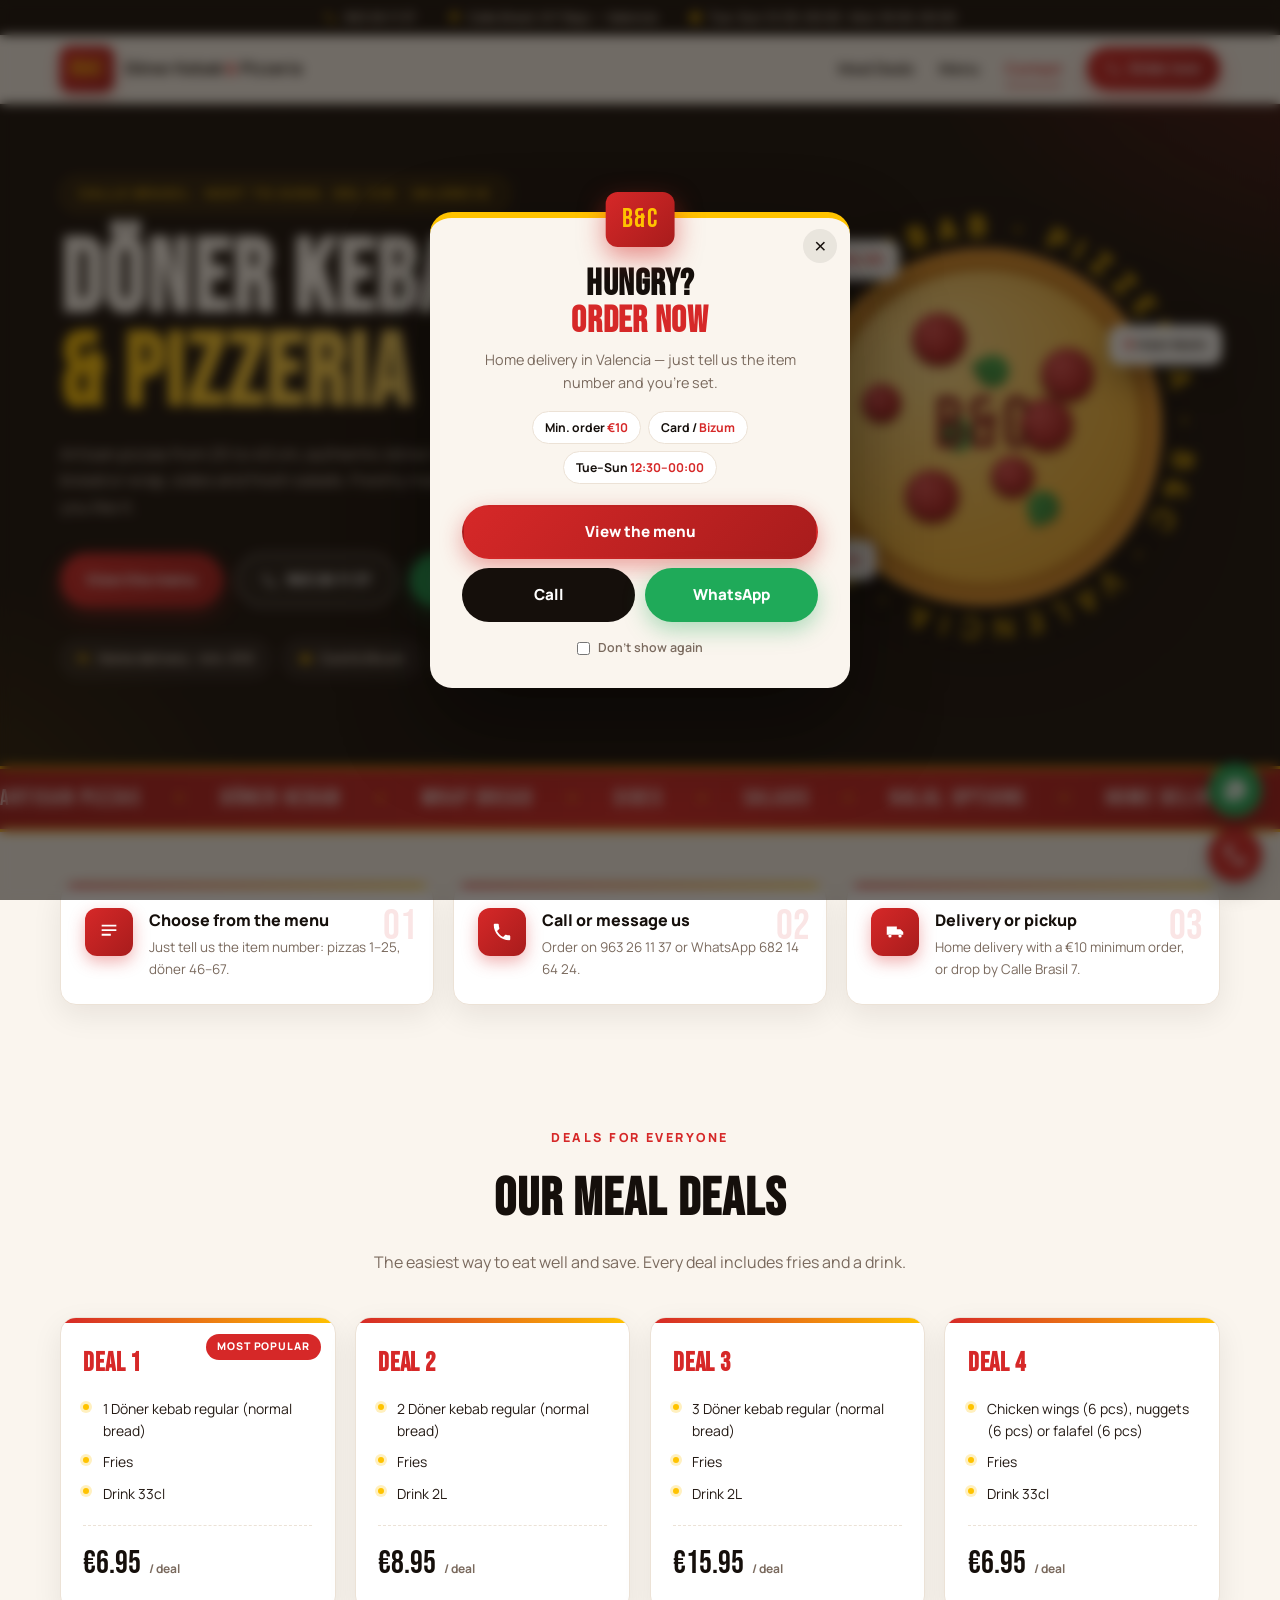
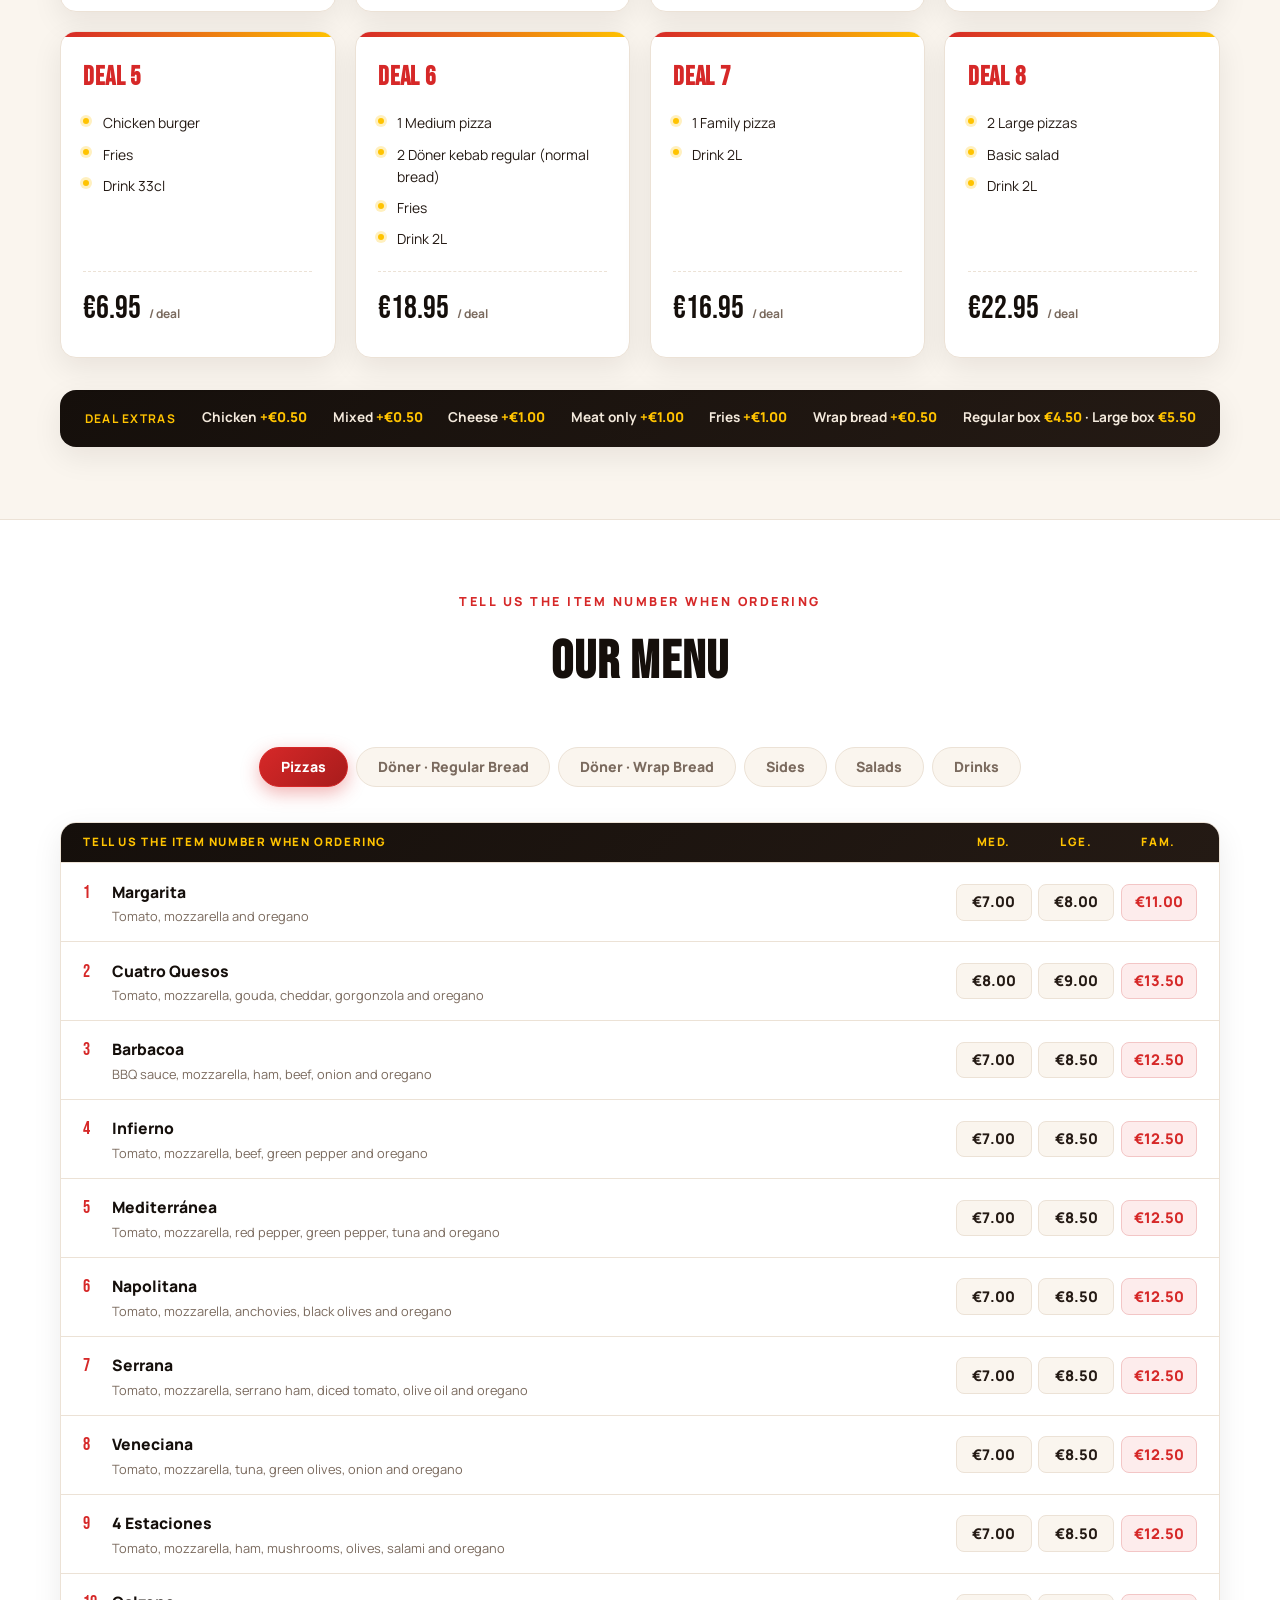
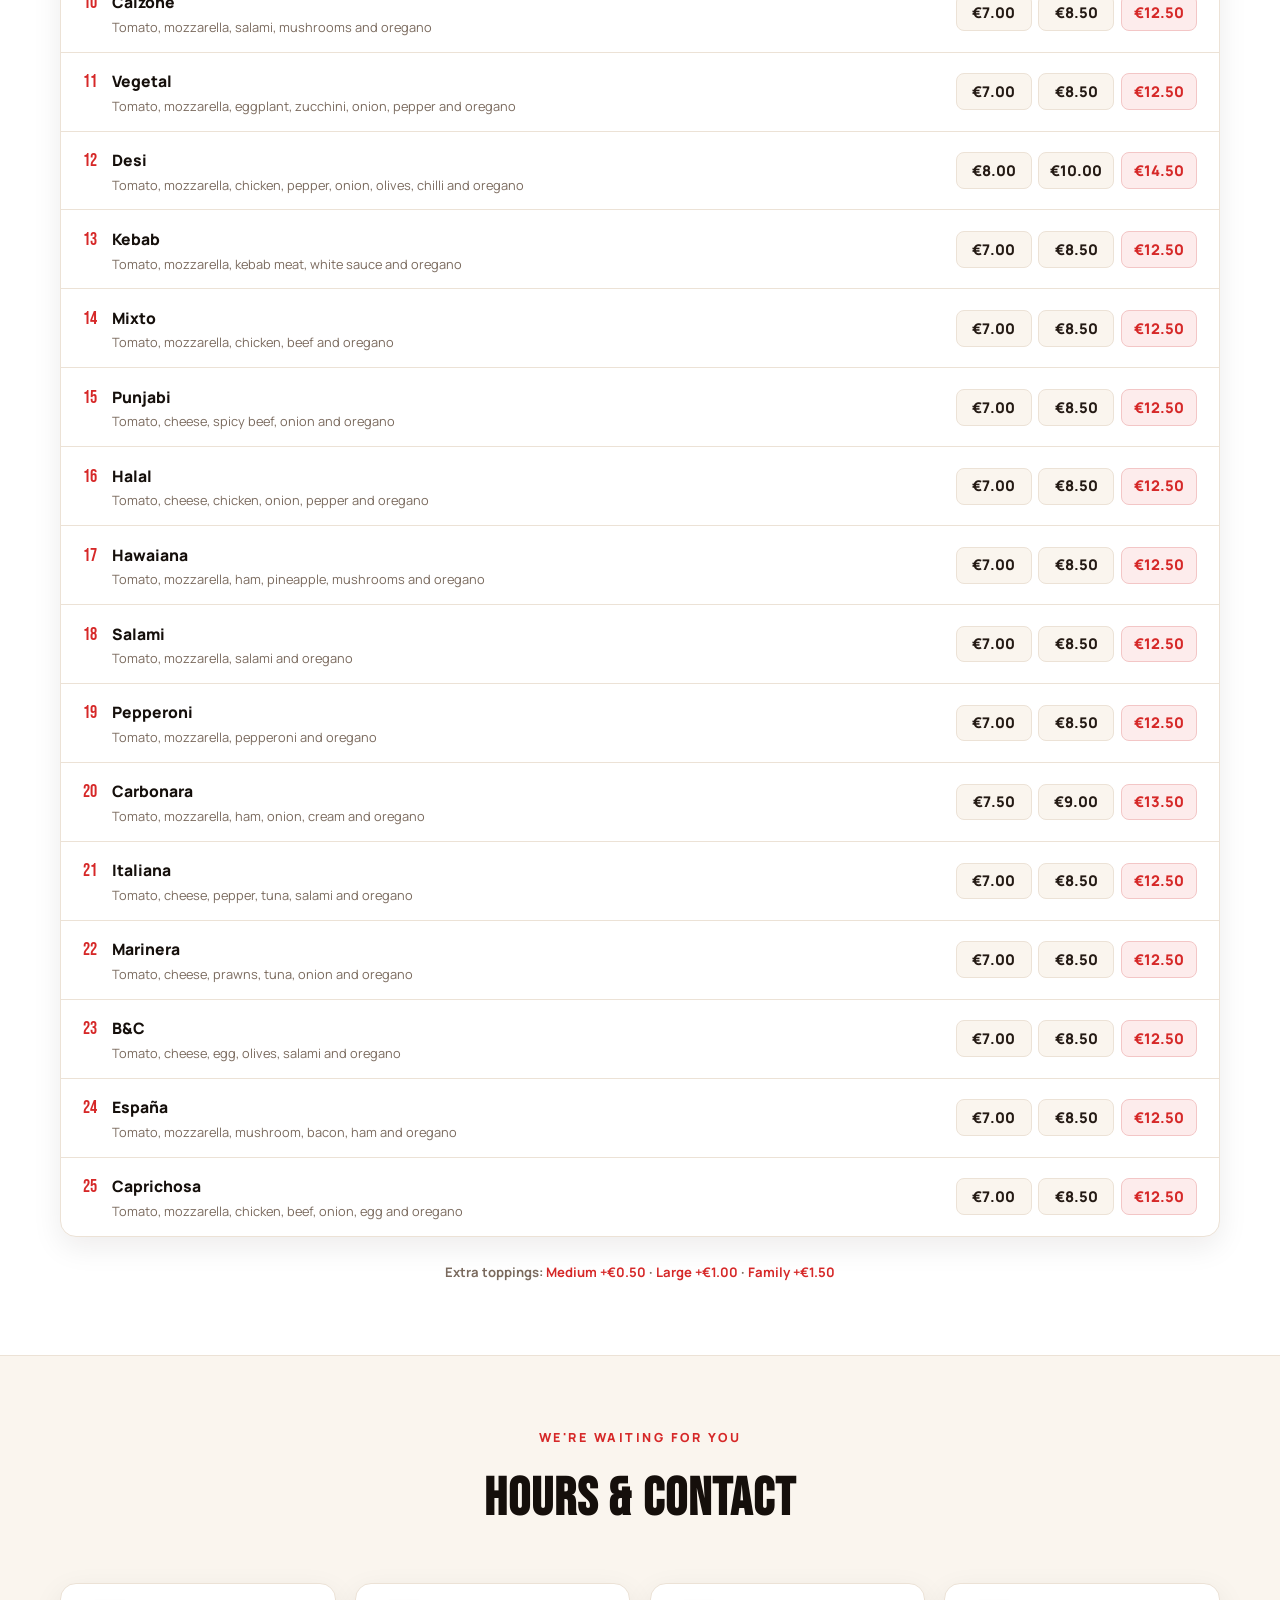
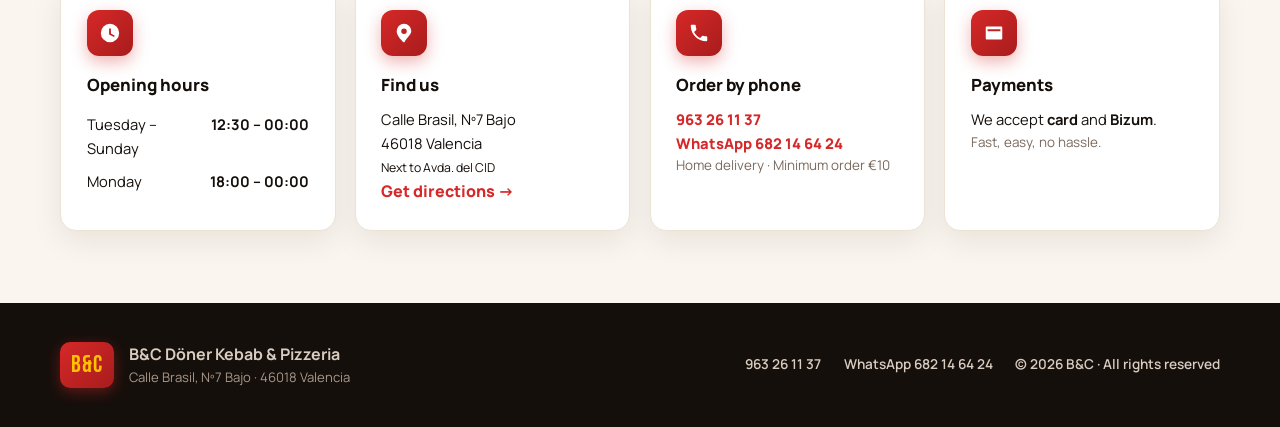
==== commit 0760d9b9: "Switch site language to English" ====
--- a/index.html
+++ b/index.html
@@ -1,12 +1,12 @@
 <!DOCTYPE html>
-<html lang="es">
+<html lang="en">
 <head>
   <meta charset="UTF-8" />
   <meta name="viewport" content="width=device-width, initial-scale=1.0" />
-  <title>B&C Döner Kebab &amp; Pizzería — Valencia | Carta y Menús</title>
-  <meta name="description" content="B&C Döner Kebab & Pizzería en Valencia. Pizzas artesanas, auténtico döner kebab, tapas y ensaladas. Servicio a domicilio. Calle Brasil 7, junto Avda. del CID." />
-  <meta property="og:title" content="B&C Döner Kebab & Pizzería — Valencia" />
-  <meta property="og:description" content="Pizzas artesanas y auténtico döner kebab. Servicio a domicilio en Valencia. Pedido mínimo 10€." />
+  <title>B&C Döner Kebab &amp; Pizzeria — Valencia | Menu &amp; Meal Deals</title>
+  <meta name="description" content="B&C Döner Kebab & Pizzeria in Valencia. Artisan pizzas, authentic döner kebab, sides and salads. Home delivery. Calle Brasil 7, next to Avda. del CID." />
+  <meta property="og:title" content="B&C Döner Kebab &amp; Pizzeria — Valencia" />
+  <meta property="og:description" content="Artisan pizzas and authentic döner kebab. Home delivery in Valencia. Minimum order €10." />
   <meta property="og:type" content="website" />
   <link rel="preconnect" href="https://fonts.googleapis.com" />
   <link rel="preconnect" href="https://fonts.gstatic.com" crossorigin />
@@ -17,7 +17,7 @@
   {
     "@context": "https://schema.org",
     "@type": "Restaurant",
-    "name": "B&C Döner Kebab & Pizzería",
+    "name": "B&C Döner Kebab & Pizzeria",
     "servesCuisine": ["Pizza", "Kebab"],
     "telephone": "+34963261137",
     "address": {
@@ -50,7 +50,7 @@
       </span>
       <span class="topbar-item topbar-hide">
         <svg viewBox="0 0 24 24" class="ic"><path d="M12 2a10 10 0 1 0 0 20 10 10 0 0 0 0-20zm1 10.6l4.2 2.5-.8 1.3L11 13.6V7h2v5.6z"/></svg>
-        Mar–Dom 12:30–00:00 · Lun 18:00–00:00
+        Tue–Sun 12:30–00:00 · Mon 18:00–00:00
       </span>
     </div>
   </div>
@@ -60,18 +60,18 @@
     <div class="container nav-inner">
       <a href="#inicio" class="brand">
         <span class="brand-badge">B&amp;C</span>
-        <span class="brand-text">Döner Kebab <em>&amp;</em> Pizzería</span>
+        <span class="brand-text">Döner Kebab <em>&amp;</em> Pizzeria</span>
       </a>
       <div class="nav-links" id="navLinks">
-        <a href="#menus" data-spy="menus">Menús</a>
-        <a href="#carta" data-spy="carta">Carta</a>
-        <a href="#info" data-spy="info">Contacto</a>
+        <a href="#menus" data-spy="menus">Meal Deals</a>
+        <a href="#carta" data-spy="carta">Menu</a>
+        <a href="#info" data-spy="info">Contact</a>
         <a href="tel:+34963261137" class="btn btn-primary btn-sm nav-call">
           <svg viewBox="0 0 24 24" class="ic"><path d="M6.6 10.8c1.4 2.8 3.8 5.1 6.6 6.6l2.2-2.2c.3-.3.7-.4 1-.2 1.1.4 2.3.6 3.6.6.6 0 1 .4 1 1V20c0 .6-.4 1-1 1C10.6 21 3 13.4 3 4c0-.6.4-1 1-1h3.5c.6 0 1 .4 1 1 0 1.2.2 2.4.6 3.6.1.3 0 .7-.2 1l-2.3 2.2z"/></svg>
-          Pedir ahora
+          Order now
         </a>
       </div>
-      <button class="nav-toggle" id="navToggle" aria-label="Abrir menú">
+      <button class="nav-toggle" id="navToggle" aria-label="Open menu">
         <span></span><span></span><span></span>
       </button>
     </div>
@@ -82,11 +82,11 @@
     <div class="hero-bg"></div>
     <div class="container hero-inner">
       <div class="hero-copy">
-        <p class="hero-kicker reveal">Calle Brasil · Junto Avda. del CID · Valencia</p>
-        <h1 class="hero-title reveal">Döner Kebab<br /><span>&amp; Pizzería</span></h1>
-        <p class="hero-sub reveal">Pizzas artesanas de 25 a 40 cm, auténtico döner kebab en pan normal o rollo, tapas y ensaladas frescas. Recién hecho, como a ti te gusta.</p>
+        <p class="hero-kicker reveal">Calle Brasil · Next to Avda. del CID · Valencia</p>
+        <h1 class="hero-title reveal">Döner Kebab<br /><span>&amp; Pizzeria</span></h1>
+        <p class="hero-sub reveal">Artisan pizzas from 25 to 40 cm, authentic döner kebab in regular bread or wrap, sides and fresh salads. Freshly made, just the way you like it.</p>
         <div class="hero-cta reveal">
-          <a href="#carta" class="btn btn-primary">Ver la carta</a>
+          <a href="#carta" class="btn btn-primary">View the menu</a>
           <a href="tel:+34963261137" class="btn btn-ghost">
             <svg viewBox="0 0 24 24" class="ic"><path d="M6.6 10.8c1.4 2.8 3.8 5.1 6.6 6.6l2.2-2.2c.3-.3.7-.4 1-.2 1.1.4 2.3.6 3.6.6.6 0 1 .4 1 1V20c0 .6-.4 1-1 1C10.6 21 3 13.4 3 4c0-.6.4-1 1-1h3.5c.6 0 1 .4 1 1 0 1.2.2 2.4.6 3.6.1.3 0 .7-.2 1l-2.3 2.2z"/></svg>
             963 26 11 37
@@ -99,15 +99,15 @@
         <div class="hero-pills reveal">
           <span class="pill">
             <svg viewBox="0 0 24 24" class="ic"><path d="M3 6h11v9H3zM14 9h4l3 3v3h-7zM6.5 18a1.75 1.75 0 1 0 0-3.5 1.75 1.75 0 0 0 0 3.5zm11 0a1.75 1.75 0 1 0 0-3.5 1.75 1.75 0 0 0 0 3.5z"/></svg>
-            A domicilio · mín. 10€
+            Home delivery · min. €10
           </span>
           <span class="pill">
             <svg viewBox="0 0 24 24" class="ic"><path d="M4 5h16a1 1 0 0 1 1 1v12a1 1 0 0 1-1 1H4a1 1 0 0 1-1-1V6a1 1 0 0 1 1-1zm1 3v2h14V8H5z"/></svg>
-            Tarjeta y Bizum
+            Card &amp; Bizum
           </span>
           <span class="pill">
             <svg viewBox="0 0 24 24" class="ic"><path d="M12 2l2.9 6.3 6.9.7-5.2 4.6 1.5 6.8L12 16.9 5.9 20.4l1.5-6.8L2.2 9l6.9-.7z"/></svg>
-            Opciones halal
+            Halal options
           </span>
         </div>
       </div>
@@ -116,7 +116,7 @@
         <div class="ring-rotate">
           <svg viewBox="0 0 200 200">
             <defs><path id="circ" d="M100,100 m-80,0 a80,80 0 1,1 160,0 a80,80 0 1,1 -160,0"/></defs>
-            <text><textPath href="#circ">DÖNER KEBAB · PIZZERÍA · B&amp;C · VALENCIA · DÖNER KEBAB · </textPath></text>
+            <text><textPath href="#circ">DÖNER KEBAB · PIZZERIA · B&amp;C · VALENCIA · DÖNER KEBAB · </textPath></text>
           </svg>
         </div>
         <div class="pizza-disc">
@@ -125,9 +125,9 @@
           <span class="basil b1"></span><span class="basil b2"></span><span class="basil b3"></span>
           <div class="pizza-badge">B&amp;C</div>
         </div>
-        <div class="float-chip fc1">Döner desde <b>4,00€</b></div>
+        <div class="float-chip fc1">Döner from <b>€4.00</b></div>
         <div class="float-chip fc2">Pizzas <b>25–40 cm</b></div>
-        <div class="float-chip fc3"><b>8</b> menús combo</div>
+        <div class="float-chip fc3"><b>8</b> meal deals</div>
       </div>
     </div>
   </section>
@@ -135,12 +135,12 @@
   <!-- Marquee -->
   <div class="marquee" aria-hidden="true">
     <div class="marquee-track">
-      <span>Pizzas artesanas</span><i>•</i><span>Döner kebab</span><i>•</i><span>Pan rollo</span><i>•</i><span>Tapas</span><i>•</i><span>Ensaladas</span><i>•</i><span>Opciones halal</span><i>•</i><span>A domicilio</span><i>•</i>
-      <span>Pizzas artesanas</span><i>•</i><span>Döner kebab</span><i>•</i><span>Pan rollo</span><i>•</i><span>Tapas</span><i>•</i><span>Ensaladas</span><i>•</i><span>Opciones halal</span><i>•</i><span>A domicilio</span><i>•</i>
+      <span>Artisan pizzas</span><i>•</i><span>Döner kebab</span><i>•</i><span>Wrap bread</span><i>•</i><span>Sides</span><i>•</i><span>Salads</span><i>•</i><span>Halal options</span><i>•</i><span>Home delivery</span><i>•</i>
+      <span>Artisan pizzas</span><i>•</i><span>Döner kebab</span><i>•</i><span>Wrap bread</span><i>•</i><span>Sides</span><i>•</i><span>Salads</span><i>•</i><span>Halal options</span><i>•</i><span>Home delivery</span><i>•</i>
     </div>
   </div>
 
-  <!-- Cómo pedir -->
+  <!-- How to order -->
   <section class="steps">
     <div class="container steps-grid">
       <div class="step reveal">
@@ -149,8 +149,8 @@
           <svg viewBox="0 0 24 24"><path d="M4 4h16v2H4zm0 5h16v2H4zm0 5h10v2H4z"/></svg>
         </div>
         <div>
-          <h3>Elige de la carta</h3>
-          <p>Indícanos el número del plato: pizzas del 1 al 25, döner del 46 al 67.</p>
+          <h3>Choose from the menu</h3>
+          <p>Just tell us the item number: pizzas 1–25, döner 46–67.</p>
         </div>
       </div>
       <div class="step reveal">
@@ -159,8 +159,8 @@
           <svg viewBox="0 0 24 24"><path d="M6.6 10.8c1.4 2.8 3.8 5.1 6.6 6.6l2.2-2.2c.3-.3.7-.4 1-.2 1.1.4 2.3.6 3.6.6.6 0 1 .4 1 1V20c0 .6-.4 1-1 1C10.6 21 3 13.4 3 4c0-.6.4-1 1-1h3.5c.6 0 1 .4 1 1 0 1.2.2 2.4.6 3.6.1.3 0 .7-.2 1l-2.3 2.2z"/></svg>
         </div>
         <div>
-          <h3>Llama o escribe</h3>
-          <p>Pedidos al 963 26 11 37 o por WhatsApp al 682 14 64 24.</p>
+          <h3>Call or message us</h3>
+          <p>Order on 963 26 11 37 or WhatsApp 682 14 64 24.</p>
         </div>
       </div>
       <div class="step reveal">
@@ -169,79 +169,79 @@
           <svg viewBox="0 0 24 24"><path d="M3 6h11v9H3zM14 9h4l3 3v3h-7zM6.5 18a1.75 1.75 0 1 0 0-3.5 1.75 1.75 0 0 0 0 3.5zm11 0a1.75 1.75 0 1 0 0-3.5 1.75 1.75 0 0 0 0 3.5z"/></svg>
         </div>
         <div>
-          <h3>Recíbelo o recógelo</h3>
-          <p>Servicio a domicilio con pedido mínimo de 10€, o pásate por Calle Brasil 7.</p>
-        </div>
-      </div>
-    </div>
-  </section>
-
-  <!-- Menús / Combos -->
+          <h3>Delivery or pickup</h3>
+          <p>Home delivery with a €10 minimum order, or drop by Calle Brasil 7.</p>
+        </div>
+      </div>
+    </div>
+  </section>
+
+  <!-- Meal deals -->
   <section class="section" id="menus">
     <div class="container">
       <div class="section-head reveal">
-        <p class="kicker">Combos para todos</p>
-        <h2>Nuestros Menús</h2>
-        <p class="section-sub">La forma más fácil de comer bien y ahorrar. Todos los menús incluyen patatas y bebida.</p>
+        <p class="kicker">Deals for everyone</p>
+        <h2>Our Meal Deals</h2>
+        <p class="section-sub">The easiest way to eat well and save. Every deal includes fries and a drink.</p>
       </div>
       <div class="combo-grid" id="comboGrid"></div>
       <div class="extras-bar reveal" id="extrasBar"></div>
     </div>
   </section>
 
-  <!-- Carta -->
+  <!-- Menu -->
   <section class="section section-alt" id="carta">
     <div class="container">
       <div class="section-head reveal">
-        <p class="kicker">Indícanos el número al pedir</p>
-        <h2>Nuestra Carta</h2>
+        <p class="kicker">Tell us the item number when ordering</p>
+        <h2>Our Menu</h2>
       </div>
       <div class="tabs reveal" id="menuTabs" role="tablist"></div>
       <div id="menuPanels"></div>
     </div>
   </section>
 
-  <!-- Info / Contacto -->
+  <!-- Info / Contact -->
   <section class="section" id="info">
     <div class="container">
       <div class="section-head reveal">
-        <p class="kicker">Te esperamos</p>
-        <h2>Horario y Contacto</h2>
+        <p class="kicker">We're waiting for you</p>
+        <h2>Hours &amp; Contact</h2>
       </div>
       <div class="info-grid">
         <div class="info-card reveal">
           <div class="info-icon">
             <svg viewBox="0 0 24 24"><path d="M12 2a10 10 0 1 0 0 20 10 10 0 0 0 0-20zm1 10.6l4.2 2.5-.8 1.3L11 13.6V7h2v5.6z"/></svg>
           </div>
-          <h3>Horario</h3>
+          <h3>Opening hours</h3>
           <ul class="hours">
-            <li><span>Martes – Domingo</span><strong>12:30 – 00:00</strong></li>
-            <li><span>Lunes</span><strong>18:00 – 00:00</strong></li>
+            <li><span>Tuesday – Sunday</span><strong>12:30 – 00:00</strong></li>
+            <li><span>Monday</span><strong>18:00 – 00:00</strong></li>
           </ul>
         </div>
         <div class="info-card reveal">
           <div class="info-icon">
             <svg viewBox="0 0 24 24"><path d="M12 2a8 8 0 0 0-8 8c0 5.4 7 11.5 7.3 11.8a1 1 0 0 0 1.4 0C13 19.5 20 13.4 20 10a8 8 0 0 0-8-8zm0 11a3 3 0 1 1 0-6 3 3 0 0 1 0 6z"/></svg>
           </div>
-          <h3>Dónde estamos</h3>
-          <p>Calle Brasil, Nº7 Bajo<br />46018 Valencia<br /><small>Junto Avda. del CID</small></p>
-          <a class="link" href="https://www.google.com/maps/search/?api=1&query=Calle+Brasil+7+46018+Valencia" target="_blank" rel="noopener">Cómo llegar →</a>
+          <h3>Find us</h3>
+          <p>Calle Brasil, Nº7 Bajo<br />46018 Valencia<br /><small>Next to Avda. del CID</small></p>
+          <a class="link" href="https://www.google.com/maps/search/?api=1&query=Calle+Brasil+7+46018+Valencia" target="_blank" rel="noopener">Get directions →</a>
         </div>
         <div class="info-card reveal">
           <div class="info-icon">
             <svg viewBox="0 0 24 24"><path d="M6.6 10.8c1.4 2.8 3.8 5.1 6.6 6.6l2.2-2.2c.3-.3.7-.4 1-.2 1.1.4 2.3.6 3.6.6.6 0 1 .4 1 1V20c0 .6-.4 1-1 1C10.6 21 3 13.4 3 4c0-.6.4-1 1-1h3.5c.6 0 1 .4 1 1 0 1.2.2 2.4.6 3.6.1.3 0 .7-.2 1l-2.3 2.2z"/></svg>
           </div>
-          <h3>Pide por teléfono</h3>
+          <h3>Order by phone</h3>
           <p><a class="link" href="tel:+34963261137">963 26 11 37</a><br /><a class="link" href="https://wa.me/34682146424" target="_blank" rel="noopener">WhatsApp 682 14 64 24</a></p>
-          <p class="muted">Servicio a domicilio · Pedido mínimo 10€</p>
+          <p class="muted">Home delivery · Minimum order €10</p>
         </div>
         <div class="info-card reveal">
           <div class="info-icon">
             <svg viewBox="0 0 24 24"><path d="M4 5h16a1 1 0 0 1 1 1v12a1 1 0 0 1-1 1H4a1 1 0 0 1-1-1V6a1 1 0 0 1 1-1zm1 3v2h14V8H5zm0 5h6v3H5z"/></svg>
           </div>
-          <h3>Pagos</h3>
-          <p>Aceptamos pagos con <strong>tarjeta</strong> o <strong>Bizum</strong>.</p>
-          <p class="muted">Rápido, cómodo y sin complicaciones.</p>
+          <h3>Payments</h3>
+          <p>We accept <strong>card</strong> and <strong>Bizum</strong>.</p>
+          <p class="muted">Fast, easy, no hassle.</p>
         </div>
       </div>
     </div>
@@ -253,14 +253,14 @@
       <div class="footer-brand">
         <span class="brand-badge">B&amp;C</span>
         <div>
-          <strong>B&amp;C Döner Kebab &amp; Pizzería</strong>
+          <strong>B&amp;C Döner Kebab &amp; Pizzeria</strong>
           <p>Calle Brasil, Nº7 Bajo · 46018 Valencia</p>
         </div>
       </div>
       <div class="footer-meta">
         <a href="tel:+34963261137">963 26 11 37</a>
         <a href="https://wa.me/34682146424" target="_blank" rel="noopener">WhatsApp 682 14 64 24</a>
-        <span>© <span id="year"></span> B&amp;C · Todos los derechos reservados</span>
+        <span>© <span id="year"></span> B&amp;C · All rights reserved</span>
       </div>
     </div>
   </footer>
@@ -268,32 +268,32 @@
   <!-- Welcome popup -->
   <div class="popup-backdrop" id="popup" role="dialog" aria-modal="true" aria-labelledby="popupTitle">
     <div class="popup">
-      <button class="popup-close" aria-label="Cerrar">&times;</button>
+      <button class="popup-close" aria-label="Close">&times;</button>
       <span class="popup-badge">B&amp;C</span>
-      <h3 id="popupTitle">¿Con hambre?<br /><span>Pide ahora</span></h3>
-      <p>Servicio a domicilio en Valencia — indícanos el número del plato y listo.</p>
+      <h3 id="popupTitle">Hungry?<br /><span>Order now</span></h3>
+      <p>Home delivery in Valencia — just tell us the item number and you're set.</p>
       <div class="popup-chips">
-        <span>Pedido mín. <b>10€</b></span>
-        <span>Tarjeta / <b>Bizum</b></span>
-        <span>Mar–Dom <b>12:30–00:00</b></span>
+        <span>Min. order <b>€10</b></span>
+        <span>Card / <b>Bizum</b></span>
+        <span>Tue–Sun <b>12:30–00:00</b></span>
       </div>
       <div class="popup-actions">
-        <a href="#carta" class="btn btn-primary btn-block">Ver la carta</a>
+        <a href="#carta" class="btn btn-primary btn-block">View the menu</a>
         <div class="popup-actions-row">
-          <a href="tel:+34963261137" class="btn btn-dark">Llamar</a>
+          <a href="tel:+34963261137" class="btn btn-dark">Call</a>
           <a href="https://wa.me/34682146424" target="_blank" rel="noopener" class="btn btn-whatsapp">WhatsApp</a>
         </div>
       </div>
-      <label class="popup-never"><input type="checkbox" id="popupNever" /> No volver a mostrar</label>
+      <label class="popup-never"><input type="checkbox" id="popupNever" /> Don't show again</label>
     </div>
   </div>
 
-  <!-- Floating actions (mobile) -->
+  <!-- Floating actions -->
   <div class="fab-group">
     <a href="https://wa.me/34682146424" target="_blank" rel="noopener" class="fab fab-wa" aria-label="WhatsApp">
       <svg viewBox="0 0 24 24"><path d="M12 2a10 10 0 0 0-8.7 14.9L2 22l5.3-1.3A10 10 0 1 0 12 2zm5.4 14.1c-.2.6-1.3 1.2-1.8 1.2-.5.1-1 .2-3.4-.7-2.9-1.1-4.7-4-4.9-4.2-.1-.2-1.1-1.5-1.1-2.9s.7-2 1-2.3c.2-.3.5-.3.7-.3h.5c.2 0 .4 0 .6.5l.9 2.1c.1.2.1.4 0 .6l-.4.6-.5.5c-.2.2-.3.4-.1.7.2.3.9 1.5 2 2.4 1.4 1.2 2.5 1.6 2.9 1.8.3.1.5.1.7-.1l1-1.1c.2-.3.5-.2.8-.1l2 1c.3.1.5.2.6.4 0 .1 0 .7-.5 1.9z"/></svg>
     </a>
-    <a href="tel:+34963261137" class="fab fab-call" aria-label="Llamar">
+    <a href="tel:+34963261137" class="fab fab-call" aria-label="Call">
       <svg viewBox="0 0 24 24"><path d="M6.6 10.8c1.4 2.8 3.8 5.1 6.6 6.6l2.2-2.2c.3-.3.7-.4 1-.2 1.1.4 2.3.6 3.6.6.6 0 1 .4 1 1V20c0 .6-.4 1-1 1C10.6 21 3 13.4 3 4c0-.6.4-1 1-1h3.5c.6 0 1 .4 1 1 0 1.2.2 2.4.6 3.6.1.3 0 .7-.2 1l-2.3 2.2z"/></svg>
     </a>
   </div>
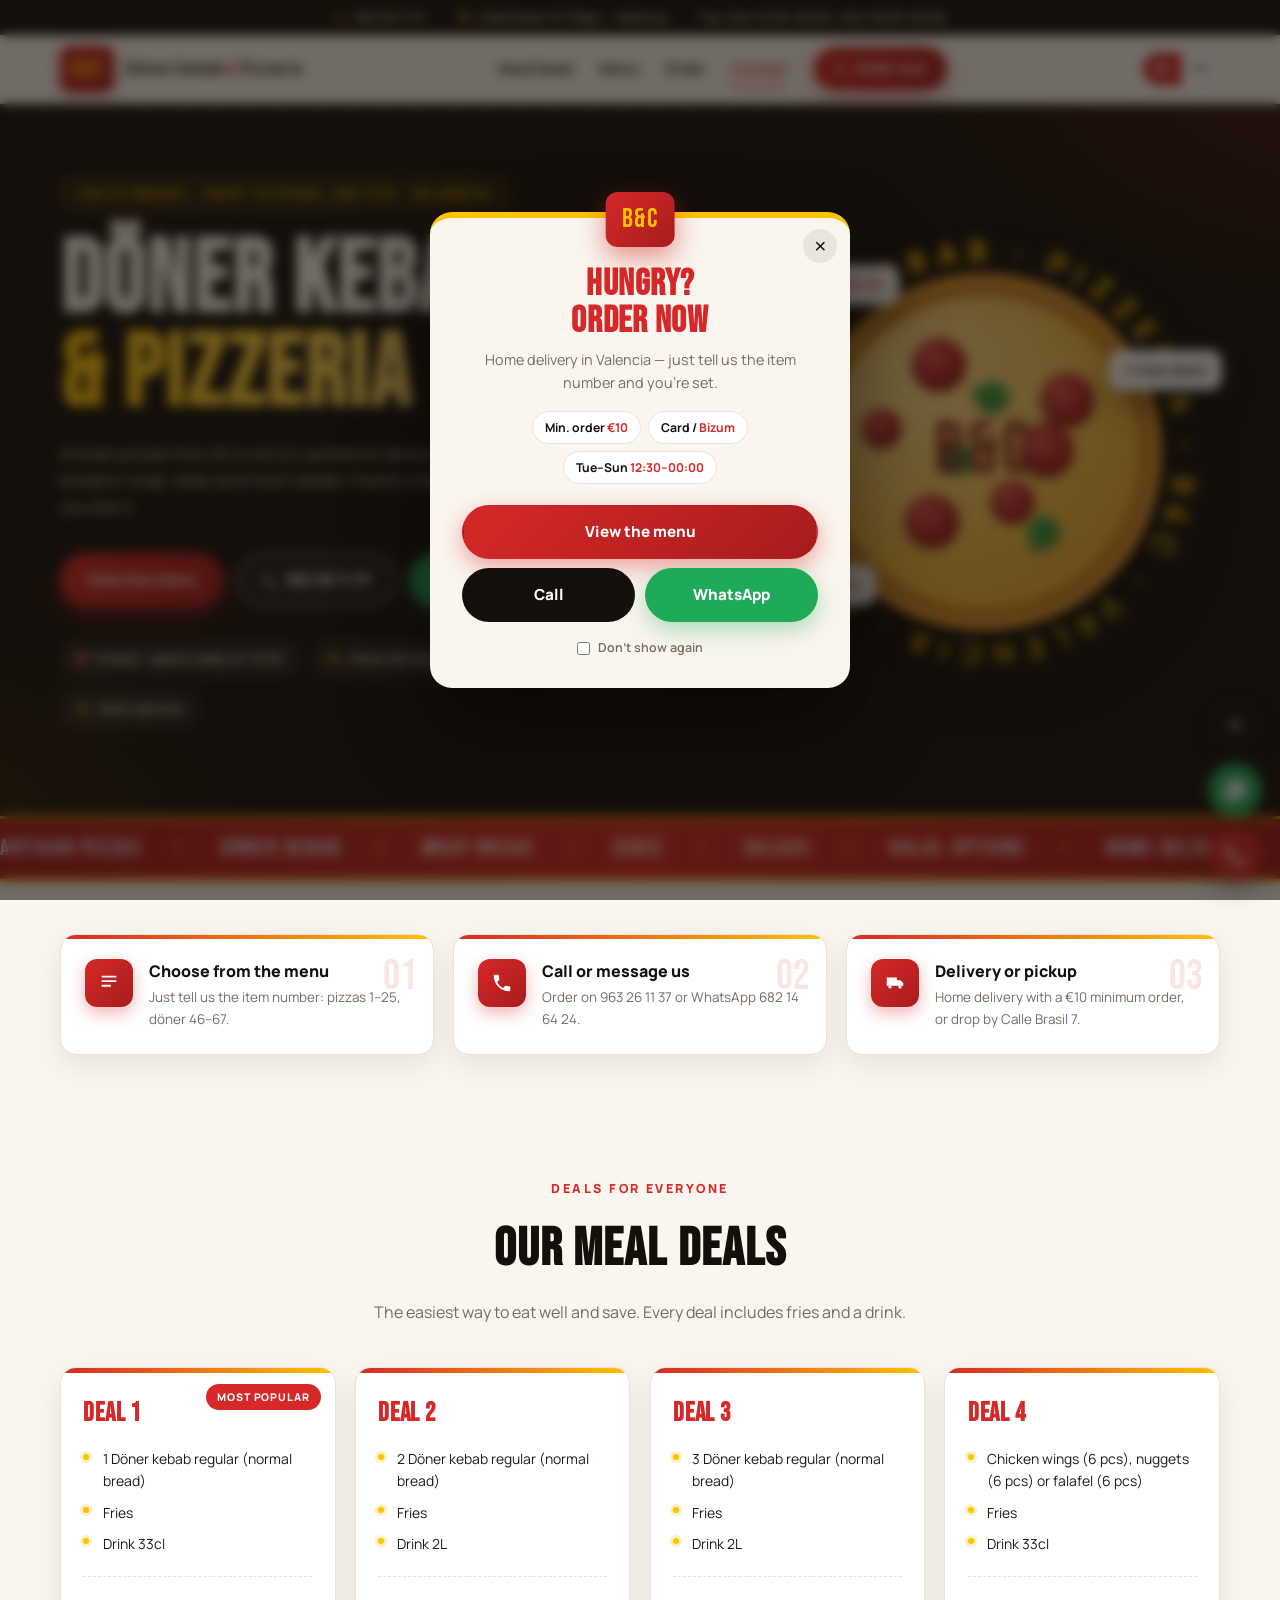
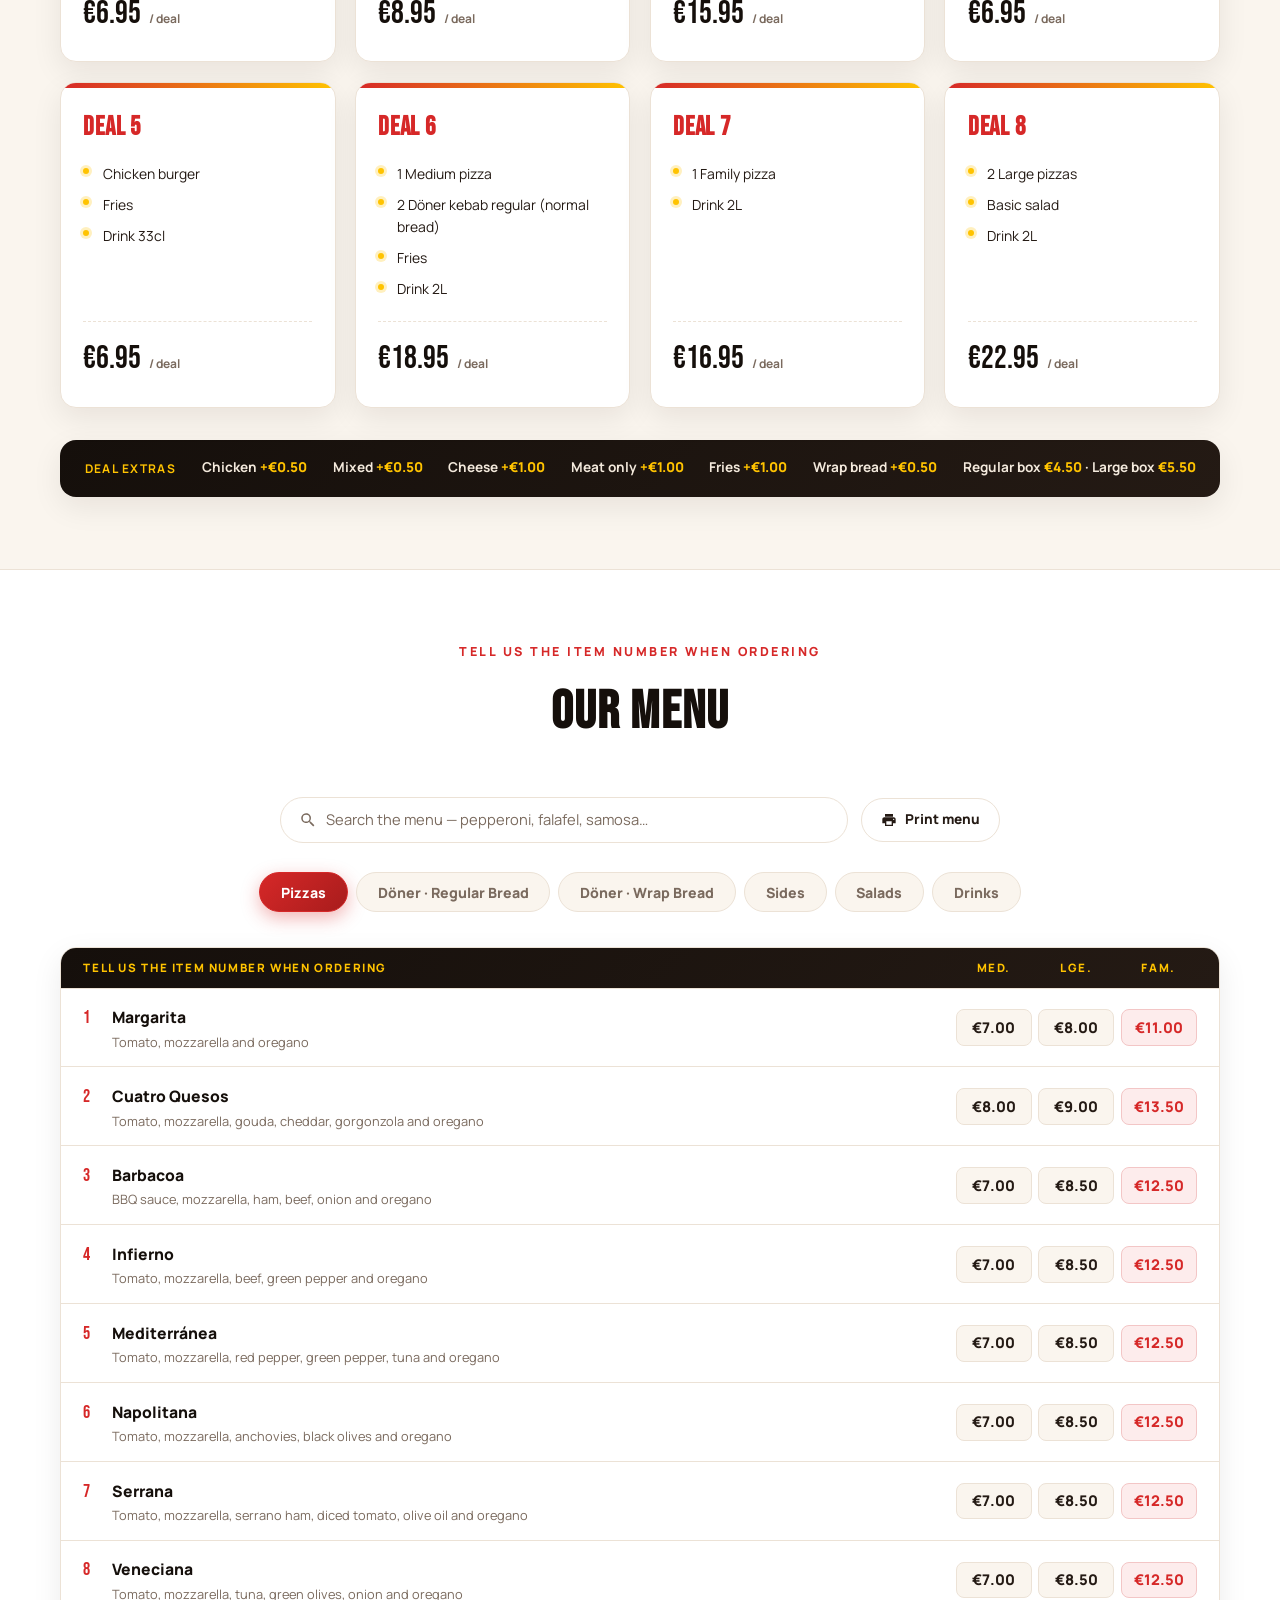
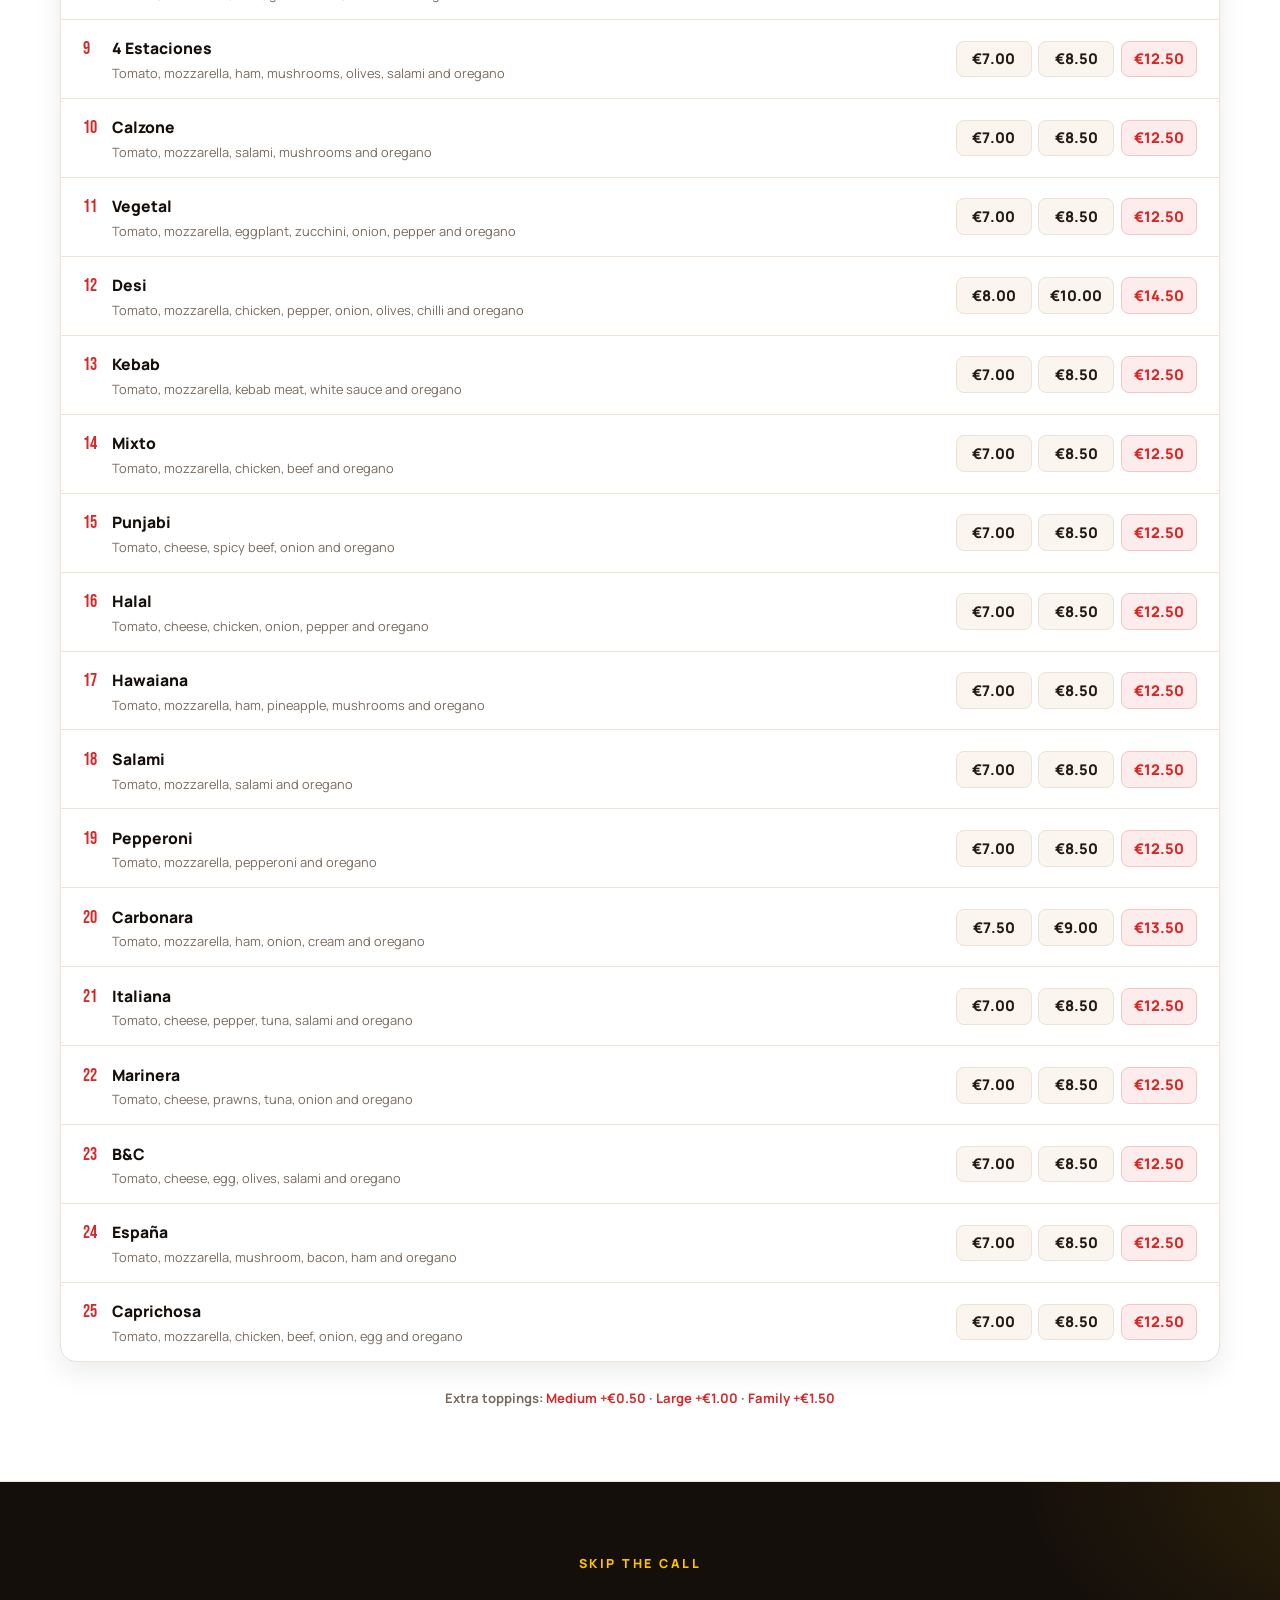
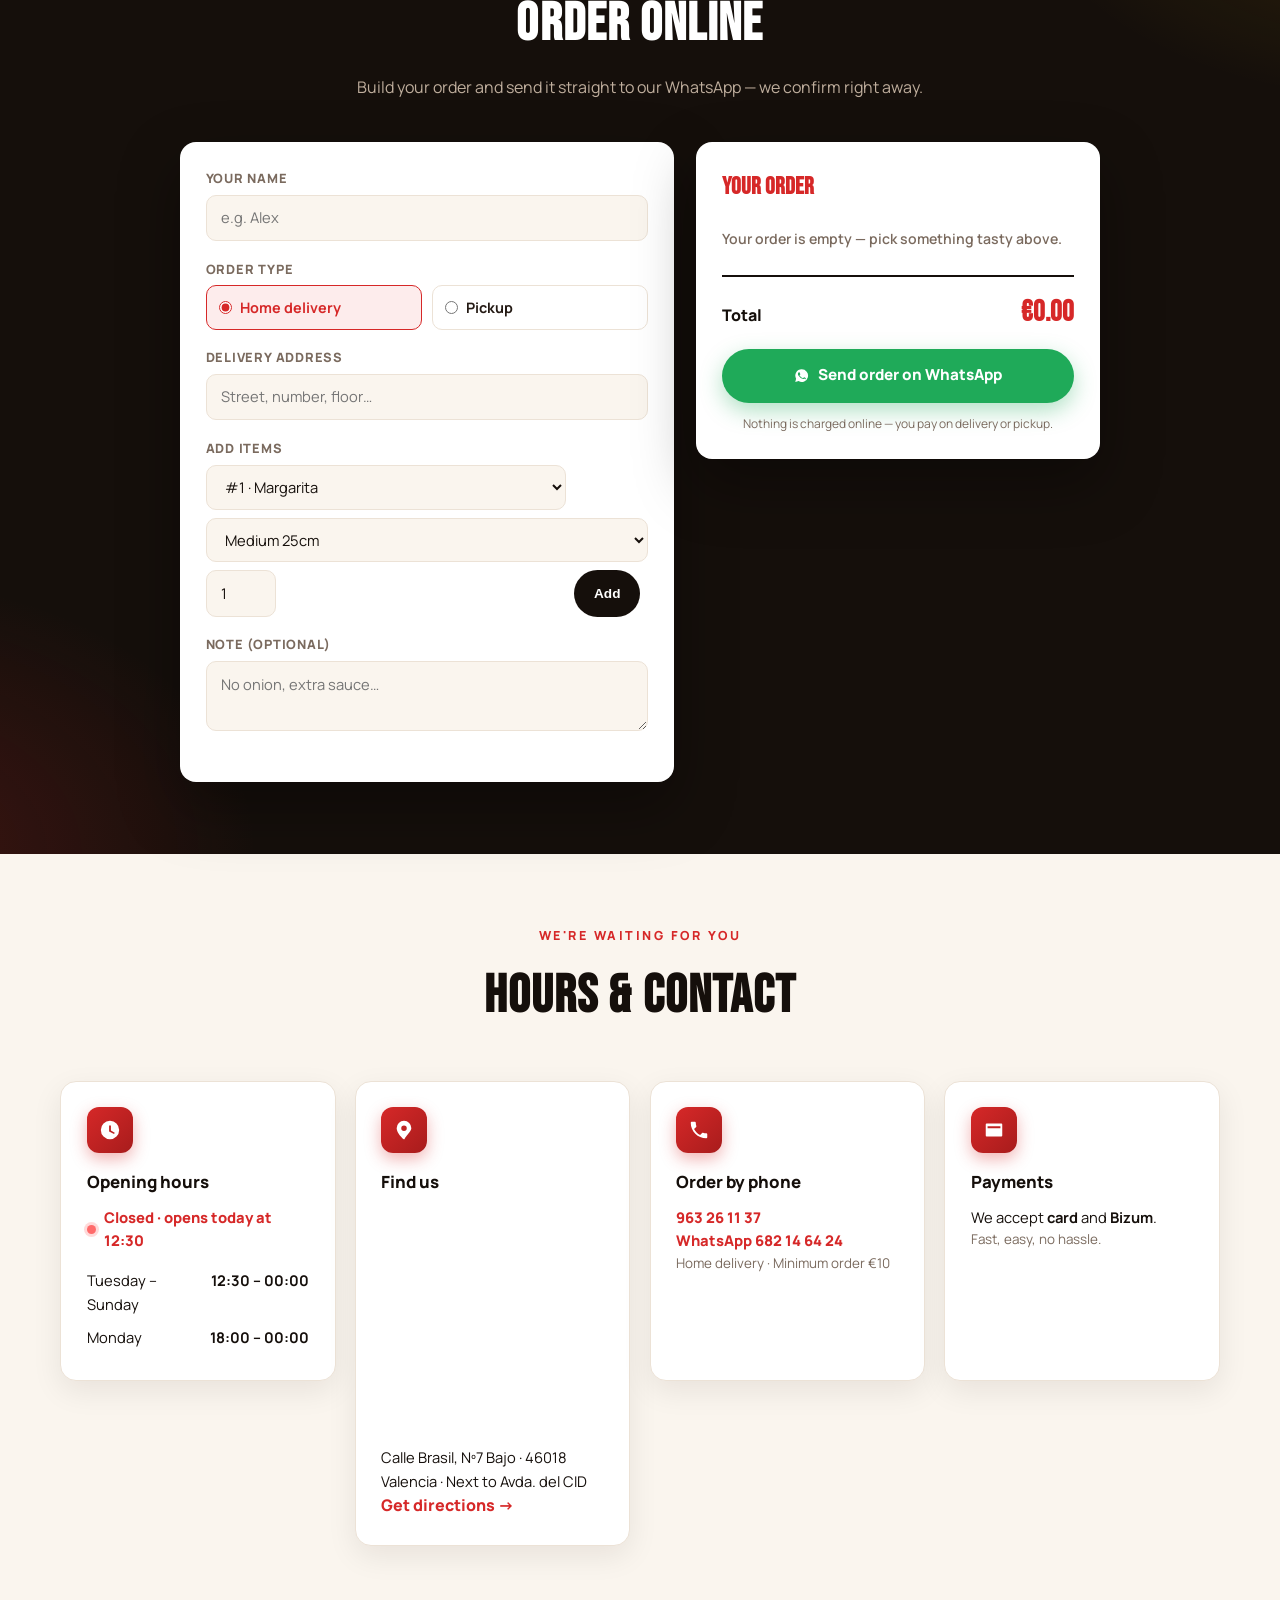
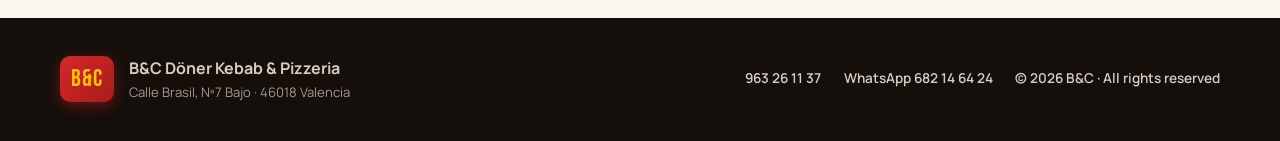
==== commit f1862ad0: "Add WhatsApp ordering, bilingual support & UX upgrades - Online order form that builds a WhatsApp me" ====
--- a/index.html
+++ b/index.html
@@ -3,6 +3,7 @@
 <head>
   <meta charset="UTF-8" />
   <meta name="viewport" content="width=device-width, initial-scale=1.0" />
+  <meta name="theme-color" content="#d62828" />
   <title>B&C Döner Kebab &amp; Pizzeria — Valencia | Menu &amp; Meal Deals</title>
   <meta name="description" content="B&C Döner Kebab & Pizzeria in Valencia. Artisan pizzas, authentic döner kebab, sides and salads. Home delivery. Calle Brasil 7, next to Avda. del CID." />
   <meta property="og:title" content="B&C Döner Kebab &amp; Pizzeria — Valencia" />
@@ -48,10 +49,7 @@
         <svg viewBox="0 0 24 24" class="ic"><path d="M12 2a8 8 0 0 0-8 8c0 5.4 7 11.5 7.3 11.8a1 1 0 0 0 1.4 0C13 19.5 20 13.4 20 10a8 8 0 0 0-8-8zm0 11a3 3 0 1 1 0-6 3 3 0 0 1 0 6z"/></svg>
         Calle Brasil, Nº7 Bajo — Valencia
       </span>
-      <span class="topbar-item topbar-hide">
-        <svg viewBox="0 0 24 24" class="ic"><path d="M12 2a10 10 0 1 0 0 20 10 10 0 0 0 0-20zm1 10.6l4.2 2.5-.8 1.3L11 13.6V7h2v5.6z"/></svg>
-        Tue–Sun 12:30–00:00 · Mon 18:00–00:00
-      </span>
+      <span class="topbar-item topbar-hide" data-i18n="topbar.hours">Tue–Sun 12:30–00:00 · Mon 18:00–00:00</span>
     </div>
   </div>
 
@@ -63,15 +61,20 @@
         <span class="brand-text">Döner Kebab <em>&amp;</em> Pizzeria</span>
       </a>
       <div class="nav-links" id="navLinks">
-        <a href="#menus" data-spy="menus">Meal Deals</a>
-        <a href="#carta" data-spy="carta">Menu</a>
-        <a href="#info" data-spy="info">Contact</a>
+        <a href="#menus" data-spy="menus" data-i18n="nav.menus">Meal Deals</a>
+        <a href="#carta" data-spy="carta" data-i18n="nav.carta">Menu</a>
+        <a href="#order" data-spy="order" data-i18n="nav.order">Order</a>
+        <a href="#info" data-spy="info" data-i18n="nav.info">Contact</a>
         <a href="tel:+34963261137" class="btn btn-primary btn-sm nav-call">
           <svg viewBox="0 0 24 24" class="ic"><path d="M6.6 10.8c1.4 2.8 3.8 5.1 6.6 6.6l2.2-2.2c.3-.3.7-.4 1-.2 1.1.4 2.3.6 3.6.6.6 0 1 .4 1 1V20c0 .6-.4 1-1 1C10.6 21 3 13.4 3 4c0-.6.4-1 1-1h3.5c.6 0 1 .4 1 1 0 1.2.2 2.4.6 3.6.1.3 0 .7-.2 1l-2.3 2.2z"/></svg>
-          Order now
+          <span data-i18n="nav.call">Order now</span>
         </a>
       </div>
-      <button class="nav-toggle" id="navToggle" aria-label="Open menu">
+      <div class="lang-switch" role="group" aria-label="Language">
+        <button type="button" data-lang="en" class="active">EN</button>
+        <button type="button" data-lang="es">ES</button>
+      </div>
+      <button class="nav-toggle" id="navToggle" aria-label="Open menu" data-i18n-aria="a11y.menu">
         <span></span><span></span><span></span>
       </button>
     </div>
@@ -82,11 +85,11 @@
     <div class="hero-bg"></div>
     <div class="container hero-inner">
       <div class="hero-copy">
-        <p class="hero-kicker reveal">Calle Brasil · Next to Avda. del CID · Valencia</p>
+        <p class="hero-kicker reveal" data-i18n="hero.kicker">Calle Brasil · Next to Avda. del CID · Valencia</p>
         <h1 class="hero-title reveal">Döner Kebab<br /><span>&amp; Pizzeria</span></h1>
-        <p class="hero-sub reveal">Artisan pizzas from 25 to 40 cm, authentic döner kebab in regular bread or wrap, sides and fresh salads. Freshly made, just the way you like it.</p>
+        <p class="hero-sub reveal" data-i18n="hero.sub">Artisan pizzas from 25 to 40 cm, authentic döner kebab in regular bread or wrap, sides and fresh salads. Freshly made, just the way you like it.</p>
         <div class="hero-cta reveal">
-          <a href="#carta" class="btn btn-primary">View the menu</a>
+          <a href="#carta" class="btn btn-primary" data-i18n="hero.cta">View the menu</a>
           <a href="tel:+34963261137" class="btn btn-ghost">
             <svg viewBox="0 0 24 24" class="ic"><path d="M6.6 10.8c1.4 2.8 3.8 5.1 6.6 6.6l2.2-2.2c.3-.3.7-.4 1-.2 1.1.4 2.3.6 3.6.6.6 0 1 .4 1 1V20c0 .6-.4 1-1 1C10.6 21 3 13.4 3 4c0-.6.4-1 1-1h3.5c.6 0 1 .4 1 1 0 1.2.2 2.4.6 3.6.1.3 0 .7-.2 1l-2.3 2.2z"/></svg>
             963 26 11 37
@@ -97,17 +100,18 @@
           </a>
         </div>
         <div class="hero-pills reveal">
+          <span class="pill pill-status js-open-status"><span class="status-dot"></span>…</span>
           <span class="pill">
             <svg viewBox="0 0 24 24" class="ic"><path d="M3 6h11v9H3zM14 9h4l3 3v3h-7zM6.5 18a1.75 1.75 0 1 0 0-3.5 1.75 1.75 0 0 0 0 3.5zm11 0a1.75 1.75 0 1 0 0-3.5 1.75 1.75 0 0 0 0 3.5z"/></svg>
-            Home delivery · min. €10
+            <span data-i18n="pill.delivery">Home delivery · min. €10</span>
           </span>
           <span class="pill">
             <svg viewBox="0 0 24 24" class="ic"><path d="M4 5h16a1 1 0 0 1 1 1v12a1 1 0 0 1-1 1H4a1 1 0 0 1-1-1V6a1 1 0 0 1 1-1zm1 3v2h14V8H5z"/></svg>
-            Card &amp; Bizum
+            <span data-i18n="pill.pay">Card &amp; Bizum</span>
           </span>
           <span class="pill">
             <svg viewBox="0 0 24 24" class="ic"><path d="M12 2l2.9 6.3 6.9.7-5.2 4.6 1.5 6.8L12 16.9 5.9 20.4l1.5-6.8L2.2 9l6.9-.7z"/></svg>
-            Halal options
+            <span data-i18n="pill.halal">Halal options</span>
           </span>
         </div>
       </div>
@@ -125,9 +129,9 @@
           <span class="basil b1"></span><span class="basil b2"></span><span class="basil b3"></span>
           <div class="pizza-badge">B&amp;C</div>
         </div>
-        <div class="float-chip fc1">Döner from <b>€4.00</b></div>
-        <div class="float-chip fc2">Pizzas <b>25–40 cm</b></div>
-        <div class="float-chip fc3"><b>8</b> meal deals</div>
+        <div class="float-chip fc1" data-i18n="chip.doner">Döner from <b>€4.00</b></div>
+        <div class="float-chip fc2" data-i18n="chip.pizzas">Pizzas <b>25–40 cm</b></div>
+        <div class="float-chip fc3" data-i18n="chip.deals"><b>8</b> meal deals</div>
       </div>
     </div>
   </section>
@@ -135,8 +139,8 @@
   <!-- Marquee -->
   <div class="marquee" aria-hidden="true">
     <div class="marquee-track">
-      <span>Artisan pizzas</span><i>•</i><span>Döner kebab</span><i>•</i><span>Wrap bread</span><i>•</i><span>Sides</span><i>•</i><span>Salads</span><i>•</i><span>Halal options</span><i>•</i><span>Home delivery</span><i>•</i>
-      <span>Artisan pizzas</span><i>•</i><span>Döner kebab</span><i>•</i><span>Wrap bread</span><i>•</i><span>Sides</span><i>•</i><span>Salads</span><i>•</i><span>Halal options</span><i>•</i><span>Home delivery</span><i>•</i>
+      <span data-i18n="m.1">Artisan pizzas</span><i>•</i><span data-i18n="m.2">Döner kebab</span><i>•</i><span data-i18n="m.3">Wrap bread</span><i>•</i><span data-i18n="m.4">Sides</span><i>•</i><span data-i18n="m.5">Salads</span><i>•</i><span data-i18n="m.6">Halal options</span><i>•</i><span data-i18n="m.7">Home delivery</span><i>•</i>
+      <span data-i18n="m.1">Artisan pizzas</span><i>•</i><span data-i18n="m.2">Döner kebab</span><i>•</i><span data-i18n="m.3">Wrap bread</span><i>•</i><span data-i18n="m.4">Sides</span><i>•</i><span data-i18n="m.5">Salads</span><i>•</i><span data-i18n="m.6">Halal options</span><i>•</i><span data-i18n="m.7">Home delivery</span><i>•</i>
     </div>
   </div>
 
@@ -149,8 +153,8 @@
           <svg viewBox="0 0 24 24"><path d="M4 4h16v2H4zm0 5h16v2H4zm0 5h10v2H4z"/></svg>
         </div>
         <div>
-          <h3>Choose from the menu</h3>
-          <p>Just tell us the item number: pizzas 1–25, döner 46–67.</p>
+          <h3 data-i18n="step1.h">Choose from the menu</h3>
+          <p data-i18n="step1.p">Just tell us the item number: pizzas 1–25, döner 46–67.</p>
         </div>
       </div>
       <div class="step reveal">
@@ -159,8 +163,8 @@
           <svg viewBox="0 0 24 24"><path d="M6.6 10.8c1.4 2.8 3.8 5.1 6.6 6.6l2.2-2.2c.3-.3.7-.4 1-.2 1.1.4 2.3.6 3.6.6.6 0 1 .4 1 1V20c0 .6-.4 1-1 1C10.6 21 3 13.4 3 4c0-.6.4-1 1-1h3.5c.6 0 1 .4 1 1 0 1.2.2 2.4.6 3.6.1.3 0 .7-.2 1l-2.3 2.2z"/></svg>
         </div>
         <div>
-          <h3>Call or message us</h3>
-          <p>Order on 963 26 11 37 or WhatsApp 682 14 64 24.</p>
+          <h3 data-i18n="step2.h">Call or message us</h3>
+          <p data-i18n="step2.p">Order on 963 26 11 37 or WhatsApp 682 14 64 24.</p>
         </div>
       </div>
       <div class="step reveal">
@@ -169,8 +173,8 @@
           <svg viewBox="0 0 24 24"><path d="M3 6h11v9H3zM14 9h4l3 3v3h-7zM6.5 18a1.75 1.75 0 1 0 0-3.5 1.75 1.75 0 0 0 0 3.5zm11 0a1.75 1.75 0 1 0 0-3.5 1.75 1.75 0 0 0 0 3.5z"/></svg>
         </div>
         <div>
-          <h3>Delivery or pickup</h3>
-          <p>Home delivery with a €10 minimum order, or drop by Calle Brasil 7.</p>
+          <h3 data-i18n="step3.h">Delivery or pickup</h3>
+          <p data-i18n="step3.p">Home delivery with a €10 minimum order, or drop by Calle Brasil 7.</p>
         </div>
       </div>
     </div>
@@ -180,9 +184,9 @@
   <section class="section" id="menus">
     <div class="container">
       <div class="section-head reveal">
-        <p class="kicker">Deals for everyone</p>
-        <h2>Our Meal Deals</h2>
-        <p class="section-sub">The easiest way to eat well and save. Every deal includes fries and a drink.</p>
+        <p class="kicker" data-i18n="menus.kicker">Deals for everyone</p>
+        <h2 data-i18n="menus.h">Our Meal Deals</h2>
+        <p class="section-sub" data-i18n="menus.sub">The easiest way to eat well and save. Every deal includes fries and a drink.</p>
       </div>
       <div class="combo-grid" id="comboGrid"></div>
       <div class="extras-bar reveal" id="extrasBar"></div>
@@ -193,11 +197,79 @@
   <section class="section section-alt" id="carta">
     <div class="container">
       <div class="section-head reveal">
-        <p class="kicker">Tell us the item number when ordering</p>
-        <h2>Our Menu</h2>
+        <p class="kicker" data-i18n="carta.kicker">Tell us the item number when ordering</p>
+        <h2 data-i18n="carta.h">Our Menu</h2>
+      </div>
+      <div class="menu-toolbar reveal">
+        <div class="menu-search">
+          <svg viewBox="0 0 24 24" class="ic"><path d="M15.5 14h-.8l-.3-.3a6.5 6.5 0 1 0-.7.7l.3.3v.8l5 5 1.5-1.5-5-5zm-6 0a4.5 4.5 0 1 1 0-9 4.5 4.5 0 0 1 0 9z"/></svg>
+          <input type="search" id="menuSearch" placeholder="Search the menu — pepperoni, falafel, samosa…" data-i18n-ph="search.ph" aria-label="Search the menu" autocomplete="off" />
+        </div>
+        <button class="btn-print" id="printMenu" type="button">
+          <svg viewBox="0 0 24 24" class="ic"><path d="M19 8H5c-1.7 0-3 1.3-3 3v6h4v4h12v-4h4v-6c0-1.7-1.3-3-3-3zm-3 11H8v-5h8v5zm3-7a1 1 0 1 1 0-2 1 1 0 0 1 0 2zm-1-9H6v4h12V3z"/></svg>
+          <span data-i18n="btn.print">Print menu</span>
+        </button>
       </div>
       <div class="tabs reveal" id="menuTabs" role="tablist"></div>
       <div id="menuPanels"></div>
+      <noscript><p class="panel-note" data-i18n="noscript">Please enable JavaScript to view the full menu, or call us on <strong>963 26 11 37</strong>.</p></noscript>
+    </div>
+  </section>
+
+  <!-- Online order -->
+  <section class="section section-order" id="order">
+    <div class="container">
+      <div class="section-head reveal">
+        <p class="kicker" data-i18n="order.kicker">Skip the call</p>
+        <h2 data-i18n="order.h">Order Online</h2>
+        <p class="section-sub" data-i18n="order.sub">Build your order and send it straight to our WhatsApp — we confirm right away.</p>
+      </div>
+      <div class="order-grid reveal">
+        <div class="order-card">
+          <div class="field">
+            <label for="ordName" data-i18n="order.name">Your name</label>
+            <input type="text" id="ordName" data-i18n-ph="order.namePh" placeholder="e.g. Alex" autocomplete="name" />
+          </div>
+          <div class="field">
+            <span class="field-label" data-i18n="order.type">Order type</span>
+            <div class="order-type">
+              <label><input type="radio" name="ordType" value="delivery" checked /> <span data-i18n="order.delivery">Home delivery</span></label>
+              <label><input type="radio" name="ordType" value="pickup" /> <span data-i18n="order.pickup">Pickup</span></label>
+            </div>
+          </div>
+          <div class="field" id="ordAddrWrap">
+            <label for="ordAddr" data-i18n="order.addr">Delivery address</label>
+            <input type="text" id="ordAddr" data-i18n-ph="order.addrPh" placeholder="Street, number, floor…" autocomplete="street-address" />
+          </div>
+          <div class="field">
+            <span class="field-label" data-i18n="order.add">Add items</span>
+            <div class="order-add">
+              <select id="ordItem" aria-label="Item"></select>
+              <select id="ordSize" aria-label="Size" hidden></select>
+              <input type="number" id="ordQty" min="1" max="20" value="1" aria-label="Quantity" />
+              <button type="button" id="ordAdd" class="btn btn-dark btn-sm" data-i18n="order.addBtn">Add</button>
+            </div>
+          </div>
+          <div class="field">
+            <label for="ordNote" data-i18n="order.note">Note (optional)</label>
+            <textarea id="ordNote" rows="2" data-i18n-ph="order.notePh" placeholder="No onion, extra sauce…"></textarea>
+          </div>
+        </div>
+        <div class="order-card order-summary">
+          <h3 data-i18n="order.your">Your order</h3>
+          <ul class="order-list" id="ordList"></ul>
+          <div class="order-total">
+            <span data-i18n="order.total">Total</span>
+            <strong id="ordTotal">€0.00</strong>
+          </div>
+          <p class="order-warn" id="ordWarn" hidden></p>
+          <a href="#" id="ordSend" class="btn btn-whatsapp btn-block" target="_blank" rel="noopener">
+            <svg viewBox="0 0 24 24" class="ic"><path d="M12 2a10 10 0 0 0-8.7 14.9L2 22l5.3-1.3A10 10 0 1 0 12 2zm5.4 14.1c-.2.6-1.3 1.2-1.8 1.2-.5.1-1 .2-3.4-.7-2.9-1.1-4.7-4-4.9-4.2-.1-.2-1.1-1.5-1.1-2.9s.7-2 1-2.3c.2-.3.5-.3.7-.3h.5c.2 0 .4 0 .6.5l.9 2.1c.1.2.1.4 0 .6l-.4.6-.5.5c-.2.2-.3.4-.1.7.2.3.9 1.5 2 2.4 1.4 1.2 2.5 1.6 2.9 1.8.3.1.5.1.7-.1l1-1.1c.2-.3.5-.2.8-.1l2 1c.3.1.5.2.6.4 0 .1 0 .7-.5 1.9z"/></svg>
+            <span data-i18n="order.send">Send order on WhatsApp</span>
+          </a>
+          <p class="order-hint" data-i18n="order.hint">Nothing is charged online — you pay on delivery or pickup.</p>
+        </div>
+      </div>
     </div>
   </section>
 
@@ -205,43 +277,46 @@
   <section class="section" id="info">
     <div class="container">
       <div class="section-head reveal">
-        <p class="kicker">We're waiting for you</p>
-        <h2>Hours &amp; Contact</h2>
+        <p class="kicker" data-i18n="info.kicker">We're waiting for you</p>
+        <h2 data-i18n="info.h">Hours &amp; Contact</h2>
       </div>
       <div class="info-grid">
         <div class="info-card reveal">
           <div class="info-icon">
             <svg viewBox="0 0 24 24"><path d="M12 2a10 10 0 1 0 0 20 10 10 0 0 0 0-20zm1 10.6l4.2 2.5-.8 1.3L11 13.6V7h2v5.6z"/></svg>
           </div>
-          <h3>Opening hours</h3>
+          <h3 data-i18n="hours.h">Opening hours</h3>
+          <p class="open-status js-open-status"><span class="status-dot"></span>…</p>
           <ul class="hours">
-            <li><span>Tuesday – Sunday</span><strong>12:30 – 00:00</strong></li>
-            <li><span>Monday</span><strong>18:00 – 00:00</strong></li>
+            <li><span data-i18n="hours.tue">Tuesday – Sunday</span><strong>12:30 – 00:00</strong></li>
+            <li><span data-i18n="hours.mon">Monday</span><strong>18:00 – 00:00</strong></li>
           </ul>
         </div>
-        <div class="info-card reveal">
+        <div class="info-card info-card-map reveal">
           <div class="info-icon">
             <svg viewBox="0 0 24 24"><path d="M12 2a8 8 0 0 0-8 8c0 5.4 7 11.5 7.3 11.8a1 1 0 0 0 1.4 0C13 19.5 20 13.4 20 10a8 8 0 0 0-8-8zm0 11a3 3 0 1 1 0-6 3 3 0 0 1 0 6z"/></svg>
           </div>
-          <h3>Find us</h3>
-          <p>Calle Brasil, Nº7 Bajo<br />46018 Valencia<br /><small>Next to Avda. del CID</small></p>
-          <a class="link" href="https://www.google.com/maps/search/?api=1&query=Calle+Brasil+7+46018+Valencia" target="_blank" rel="noopener">Get directions →</a>
+          <h3 data-i18n="findus.h">Find us</h3>
+          <iframe id="mapFrame" class="map" title="Map" loading="lazy" referrerpolicy="no-referrer-when-downgrade"
+            src="https://www.google.com/maps?q=Calle+Brasil+7+46018+Valencia&output=embed&hl=en"></iframe>
+          <p><span data-i18n="findus.addr">Calle Brasil, Nº7 Bajo · 46018 Valencia · Next to Avda. del CID</span></p>
+          <a class="link" href="https://www.google.com/maps/search/?api=1&query=Calle+Brasil+7+46018+Valencia" target="_blank" rel="noopener" data-i18n="findus.link">Get directions →</a>
         </div>
         <div class="info-card reveal">
           <div class="info-icon">
             <svg viewBox="0 0 24 24"><path d="M6.6 10.8c1.4 2.8 3.8 5.1 6.6 6.6l2.2-2.2c.3-.3.7-.4 1-.2 1.1.4 2.3.6 3.6.6.6 0 1 .4 1 1V20c0 .6-.4 1-1 1C10.6 21 3 13.4 3 4c0-.6.4-1 1-1h3.5c.6 0 1 .4 1 1 0 1.2.2 2.4.6 3.6.1.3 0 .7-.2 1l-2.3 2.2z"/></svg>
           </div>
-          <h3>Order by phone</h3>
+          <h3 data-i18n="phone.h">Order by phone</h3>
           <p><a class="link" href="tel:+34963261137">963 26 11 37</a><br /><a class="link" href="https://wa.me/34682146424" target="_blank" rel="noopener">WhatsApp 682 14 64 24</a></p>
-          <p class="muted">Home delivery · Minimum order €10</p>
+          <p class="muted" data-i18n="phone.muted">Home delivery · Minimum order €10</p>
         </div>
         <div class="info-card reveal">
           <div class="info-icon">
             <svg viewBox="0 0 24 24"><path d="M4 5h16a1 1 0 0 1 1 1v12a1 1 0 0 1-1 1H4a1 1 0 0 1-1-1V6a1 1 0 0 1 1-1zm1 3v2h14V8H5zm0 5h6v3H5z"/></svg>
           </div>
-          <h3>Payments</h3>
-          <p>We accept <strong>card</strong> and <strong>Bizum</strong>.</p>
-          <p class="muted">Fast, easy, no hassle.</p>
+          <h3 data-i18n="pay.h">Payments</h3>
+          <p data-i18n="pay.p">We accept <strong>card</strong> and <strong>Bizum</strong>.</p>
+          <p class="muted" data-i18n="pay.muted">Fast, easy, no hassle.</p>
         </div>
       </div>
     </div>
@@ -260,7 +335,7 @@
       <div class="footer-meta">
         <a href="tel:+34963261137">963 26 11 37</a>
         <a href="https://wa.me/34682146424" target="_blank" rel="noopener">WhatsApp 682 14 64 24</a>
-        <span>© <span id="year"></span> B&amp;C · All rights reserved</span>
+        <span>© <span id="year"></span> B&amp;C · <span data-i18n="footer.rights">All rights reserved</span></span>
       </div>
     </div>
   </footer>
@@ -268,32 +343,35 @@
   <!-- Welcome popup -->
   <div class="popup-backdrop" id="popup" role="dialog" aria-modal="true" aria-labelledby="popupTitle">
     <div class="popup">
-      <button class="popup-close" aria-label="Close">&times;</button>
+      <button class="popup-close" aria-label="Close" data-i18n-aria="a11y.close">&times;</button>
       <span class="popup-badge">B&amp;C</span>
-      <h3 id="popupTitle">Hungry?<br /><span>Order now</span></h3>
-      <p>Home delivery in Valencia — just tell us the item number and you're set.</p>
+      <h3 id="popupTitle"><span data-i18n="popup.h1">Hungry?</span><br /><span data-i18n="popup.h2">Order now</span></h3>
+      <p data-i18n="popup.p">Home delivery in Valencia — just tell us the item number and you're set.</p>
       <div class="popup-chips">
-        <span>Min. order <b>€10</b></span>
-        <span>Card / <b>Bizum</b></span>
-        <span>Tue–Sun <b>12:30–00:00</b></span>
+        <span data-i18n="chip.min">Min. order <b>€10</b></span>
+        <span data-i18n="chip.pay">Card / <b>Bizum</b></span>
+        <span data-i18n="chip.hours">Tue–Sun <b>12:30–00:00</b></span>
       </div>
       <div class="popup-actions">
-        <a href="#carta" class="btn btn-primary btn-block">View the menu</a>
+        <a href="#carta" class="btn btn-primary btn-block" data-i18n="popup.cta">View the menu</a>
         <div class="popup-actions-row">
-          <a href="tel:+34963261137" class="btn btn-dark">Call</a>
+          <a href="tel:+34963261137" class="btn btn-dark" data-i18n="popup.call">Call</a>
           <a href="https://wa.me/34682146424" target="_blank" rel="noopener" class="btn btn-whatsapp">WhatsApp</a>
         </div>
       </div>
-      <label class="popup-never"><input type="checkbox" id="popupNever" /> Don't show again</label>
+      <label class="popup-never"><input type="checkbox" id="popupNever" /> <span data-i18n="popup.never">Don't show again</span></label>
     </div>
   </div>
 
   <!-- Floating actions -->
   <div class="fab-group">
+    <button class="fab fab-top" id="toTop" aria-label="Back to top" data-i18n-aria="a11y.top">
+      <svg viewBox="0 0 24 24"><path d="M12 8l6 6H6z"/></svg>
+    </button>
     <a href="https://wa.me/34682146424" target="_blank" rel="noopener" class="fab fab-wa" aria-label="WhatsApp">
       <svg viewBox="0 0 24 24"><path d="M12 2a10 10 0 0 0-8.7 14.9L2 22l5.3-1.3A10 10 0 1 0 12 2zm5.4 14.1c-.2.6-1.3 1.2-1.8 1.2-.5.1-1 .2-3.4-.7-2.9-1.1-4.7-4-4.9-4.2-.1-.2-1.1-1.5-1.1-2.9s.7-2 1-2.3c.2-.3.5-.3.7-.3h.5c.2 0 .4 0 .6.5l.9 2.1c.1.2.1.4 0 .6l-.4.6-.5.5c-.2.2-.3.4-.1.7.2.3.9 1.5 2 2.4 1.4 1.2 2.5 1.6 2.9 1.8.3.1.5.1.7-.1l1-1.1c.2-.3.5-.2.8-.1l2 1c.3.1.5.2.6.4 0 .1 0 .7-.5 1.9z"/></svg>
     </a>
-    <a href="tel:+34963261137" class="fab fab-call" aria-label="Call">
+    <a href="tel:+34963261137" class="fab fab-call" aria-label="Call" data-i18n-aria="a11y.call">
       <svg viewBox="0 0 24 24"><path d="M6.6 10.8c1.4 2.8 3.8 5.1 6.6 6.6l2.2-2.2c.3-.3.7-.4 1-.2 1.1.4 2.3.6 3.6.6.6 0 1 .4 1 1V20c0 .6-.4 1-1 1C10.6 21 3 13.4 3 4c0-.6.4-1 1-1h3.5c.6 0 1 .4 1 1 0 1.2.2 2.4.6 3.6.1.3 0 .7-.2 1l-2.3 2.2z"/></svg>
     </a>
   </div>
--- a/styles.css
+++ b/styles.css
@@ -627,3 +627,268 @@
   .menu-row.single .price-tag::before { content: none; }
   .fc2 { left: 0; } .fc3 { right: 0; } .fc1 { left: 0; }
 }
+
+/* ---------- Open/closed status ---------- */
+.status-dot {
+  width: 9px; height: 9px; border-radius: 50%;
+  background: #888; flex-shrink: 0;
+}
+.is-open .status-dot {
+  background: #34d17b;
+  box-shadow: 0 0 0 3px rgba(52, 209, 123, .25);
+  animation: pulse 2s ease-in-out infinite;
+}
+.is-closed .status-dot { background: #ff6b6b; box-shadow: 0 0 0 3px rgba(255, 107, 107, .25); }
+@keyframes pulse { 0%,100% { opacity: 1; } 50% { opacity: .45; } }
+.open-status {
+  display: inline-flex; align-items: center; gap: .5rem;
+  font-size: .85rem; font-weight: 800;
+  margin-bottom: .7rem;
+}
+.open-status.is-open { color: #178a47; }
+.open-status.is-closed { color: var(--red); }
+.open-status .status-dot { animation: none; }
+.open-status.is-open .status-dot { animation: pulse 2s ease-in-out infinite; }
+
+/* ---------- Menu toolbar / search ---------- */
+.menu-toolbar {
+  display: flex; gap: .8rem; align-items: center;
+  max-width: 720px; margin: 0 auto 1.8rem;
+}
+.menu-search {
+  flex: 1;
+  display: flex; align-items: center; gap: .6rem;
+  background: var(--card);
+  border: 1.5px solid var(--line);
+  border-radius: 999px;
+  padding: .65rem 1.1rem;
+  transition: border-color .2s, box-shadow .2s;
+}
+.menu-search:focus-within { border-color: var(--red); box-shadow: 0 0 0 4px rgba(214, 40, 40, .1); }
+.menu-search .ic { width: 18px; height: 18px; fill: var(--muted); }
+.menu-search input {
+  flex: 1; border: 0; outline: 0; background: none;
+  font: inherit; font-size: .92rem; color: var(--ink);
+}
+.menu-search input::placeholder { color: var(--muted); }
+.btn-print {
+  display: inline-flex; align-items: center; gap: .5rem;
+  font: inherit; font-weight: 800; font-size: .85rem;
+  background: var(--card); color: var(--ink-soft);
+  border: 1.5px solid var(--line); border-radius: 999px;
+  padding: .65rem 1.2rem; cursor: pointer;
+  transition: border-color .2s, color .2s;
+  white-space: nowrap;
+}
+.btn-print:hover { border-color: var(--red); color: var(--red); }
+.btn-print .ic { width: 16px; height: 16px; fill: currentColor; }
+
+.search-meta {
+  text-align: center; font-size: .82rem; font-weight: 700;
+  color: var(--muted); margin-bottom: 1rem;
+}
+.search-meta b { color: var(--red); }
+.search-section {
+  font-size: .68rem; font-weight: 800; letter-spacing: .1em; text-transform: uppercase;
+  color: var(--muted);
+  background: var(--cream); border: 1px solid var(--line);
+  padding: .15rem .55rem; border-radius: 999px;
+  margin-left: .5rem;
+  vertical-align: middle;
+}
+.search-empty { text-align: center; padding: 2.5rem 1rem; color: var(--muted); font-weight: 600; }
+
+/* ---------- Back to top ---------- */
+.fab-top {
+  border: 0; cursor: pointer;
+  background: var(--ink); color: #fff;
+  opacity: 0; visibility: hidden; transform: translateY(8px);
+  transition: opacity .25s, transform .25s, visibility .25s;
+}
+.fab-top.show { opacity: 1; visibility: visible; transform: none; }
+.fab-top svg { fill: #fff; }
+
+/* ---------- Focus ---------- */
+:focus-visible { outline: 3px solid rgba(214, 40, 40, .55); outline-offset: 2px; border-radius: 4px; }
+
+/* ---------- Print ---------- */
+.panel-title { display: none; }
+@media print {
+  .topbar, .nav, .hero, .marquee, .steps, .menu-toolbar, .tabs,
+  .fab-group, .popup-backdrop, .extras-bar, .footer,
+  .section-head .section-sub, .section-head .kicker { display: none !important; }
+  body { background: #fff; }
+  .section { padding: 1.2rem 0; }
+  .section-alt { border: 0; }
+  .section-head { margin-bottom: .8rem; }
+  .section-head h2 { font-size: 2rem; }
+  .panel { display: block !important; margin-bottom: 1.4rem; }
+  .panel-title {
+    display: block;
+    font-family: var(--font-display);
+    font-size: 1.6rem; color: var(--red);
+    margin-bottom: .5rem;
+  }
+  .menu-list { box-shadow: none; border: 1px solid #bbb; break-inside: avoid; }
+  .menu-cols-head { background: #eee !important; color: #000 !important; -webkit-print-color-adjust: exact; print-color-adjust: exact; }
+  .price-tag { border: 1px solid #bbb; background: #fff; }
+  .price-tag.hot { background: #fff; color: #000; }
+  .menu-row { break-inside: avoid; }
+  .reveal { opacity: 1 !important; transform: none !important; }
+}
+
+/* ---------- Language switch ---------- */
+.lang-switch {
+  display: flex;
+  border: 1.5px solid var(--line);
+  border-radius: 999px;
+  overflow: hidden;
+  background: var(--card);
+}
+.lang-switch button {
+  font: inherit; font-weight: 800; font-size: .75rem;
+  padding: .4rem .7rem;
+  border: 0; background: none; color: var(--muted);
+  cursor: pointer; transition: all .2s;
+}
+.lang-switch button.active { background: var(--red); color: #fff; }
+
+/* ---------- Images ---------- */
+.combo-img {
+  width: 100%; height: 150px;
+  object-fit: cover; display: block;
+}
+.panel-img {
+  width: 100%; height: 180px;
+  object-fit: cover; display: block;
+  border-radius: var(--radius);
+  margin-bottom: 1.2rem;
+  box-shadow: var(--shadow);
+}
+@media print { .panel-img, .combo-img { display: none !important; } }
+
+/* ---------- Map ---------- */
+.map {
+  width: 100%; height: 160px;
+  border: 0; border-radius: 10px;
+  margin-bottom: .8rem;
+  filter: saturate(.9);
+}
+.info-card-map { grid-row: span 2; }
+.info-card-map .map { height: 220px; }
+
+/* ---------- Order section ---------- */
+.section-order {
+  background:
+    radial-gradient(700px 400px at 110% 0%, rgba(255, 195, 0, .12), transparent 55%),
+    radial-gradient(700px 500px at -10% 100%, rgba(214, 40, 40, .22), transparent 55%),
+    var(--ink);
+  color: #f3e9dc;
+}
+.section-order .section-head h2 { color: #fff; }
+.section-order .section-sub { color: #bfae9d; }
+.section-order .kicker { color: var(--amber); }
+
+.order-grid {
+  display: grid;
+  grid-template-columns: 1.1fr .9fr;
+  gap: 1.4rem;
+  max-width: 920px;
+  margin: 0 auto;
+  align-items: start;
+}
+.order-card {
+  background: var(--card);
+  color: var(--ink);
+  border-radius: var(--radius);
+  padding: 1.6rem;
+  box-shadow: 0 24px 60px rgba(0, 0, 0, .35);
+}
+.field { margin-bottom: 1.1rem; }
+.field label, .field-label {
+  display: block;
+  font-size: .8rem; font-weight: 800;
+  text-transform: uppercase; letter-spacing: .06em;
+  color: var(--muted);
+  margin-bottom: .4rem;
+}
+.field input[type="text"], .field textarea, .order-add select, .order-add input {
+  width: 100%;
+  font: inherit; font-size: .92rem;
+  border: 1.5px solid var(--line);
+  border-radius: 10px;
+  padding: .65rem .9rem;
+  background: var(--cream);
+  color: var(--ink);
+  outline: none;
+  transition: border-color .2s, box-shadow .2s;
+}
+.field input:focus, .field textarea:focus, .order-add select:focus, .order-add input:focus {
+  border-color: var(--red);
+  box-shadow: 0 0 0 4px rgba(214, 40, 40, .1);
+}
+.field textarea { resize: vertical; }
+.order-type { display: flex; gap: .6rem; }
+.order-type label {
+  flex: 1;
+  display: flex; align-items: center; gap: .5rem;
+  font-size: .9rem; font-weight: 700; text-transform: none; letter-spacing: 0;
+  border: 1.5px solid var(--line); border-radius: 10px;
+  padding: .6rem .8rem; cursor: pointer;
+  color: var(--ink-soft); margin: 0;
+  transition: border-color .2s, background .2s;
+}
+.order-type label:has(input:checked) { border-color: var(--red); background: #fdecec; color: var(--red); }
+.order-type input { accent-color: var(--red); }
+.order-add {
+  display: grid;
+  grid-template-columns: 1fr auto auto;
+  gap: .5rem;
+}
+.order-add select { min-width: 0; }
+.order-add #ordSize { grid-column: 1 / -1; }
+.order-add input { width: 70px; }
+
+.order-summary h3 {
+  font-family: var(--font-display);
+  font-size: 1.5rem; color: var(--red);
+  margin-bottom: .8rem;
+}
+.order-list { list-style: none; margin-bottom: 1rem; min-height: 40px; }
+.order-list li {
+  display: flex; justify-content: space-between; align-items: center; gap: .8rem;
+  padding: .55rem 0;
+  border-bottom: 1px dashed var(--line);
+  font-size: .88rem;
+}
+.ord-empty { color: var(--muted); font-weight: 600; border: 0 !important; }
+.ord-line-r { display: flex; align-items: center; gap: .6rem; font-weight: 800; white-space: nowrap; }
+.ord-del {
+  width: 22px; height: 22px;
+  border: 0; border-radius: 50%;
+  background: rgba(23, 17, 13, .08);
+  color: var(--muted); font-size: .9rem; line-height: 1;
+  cursor: pointer;
+}
+.ord-del:hover { background: var(--red); color: #fff; }
+.order-total {
+  display: flex; justify-content: space-between; align-items: baseline;
+  font-weight: 800; font-size: 1rem;
+  border-top: 2px solid var(--ink);
+  padding-top: .8rem; margin-bottom: .8rem;
+}
+.order-total strong { font-family: var(--font-display); font-size: 1.8rem; color: var(--red); }
+.order-warn {
+  font-size: .8rem; font-weight: 800; color: var(--red);
+  background: #fdecec; border: 1px solid #f3c6c6;
+  padding: .5rem .8rem; border-radius: 8px;
+  margin-bottom: .8rem;
+}
+.order-hint { font-size: .75rem; color: var(--muted); text-align: center; margin-top: .7rem; }
+
+@media (max-width: 820px) {
+  .order-grid { grid-template-columns: 1fr; }
+}
+@media print {
+  .section-order, .order-grid, .lang-switch { display: none !important; }
+}
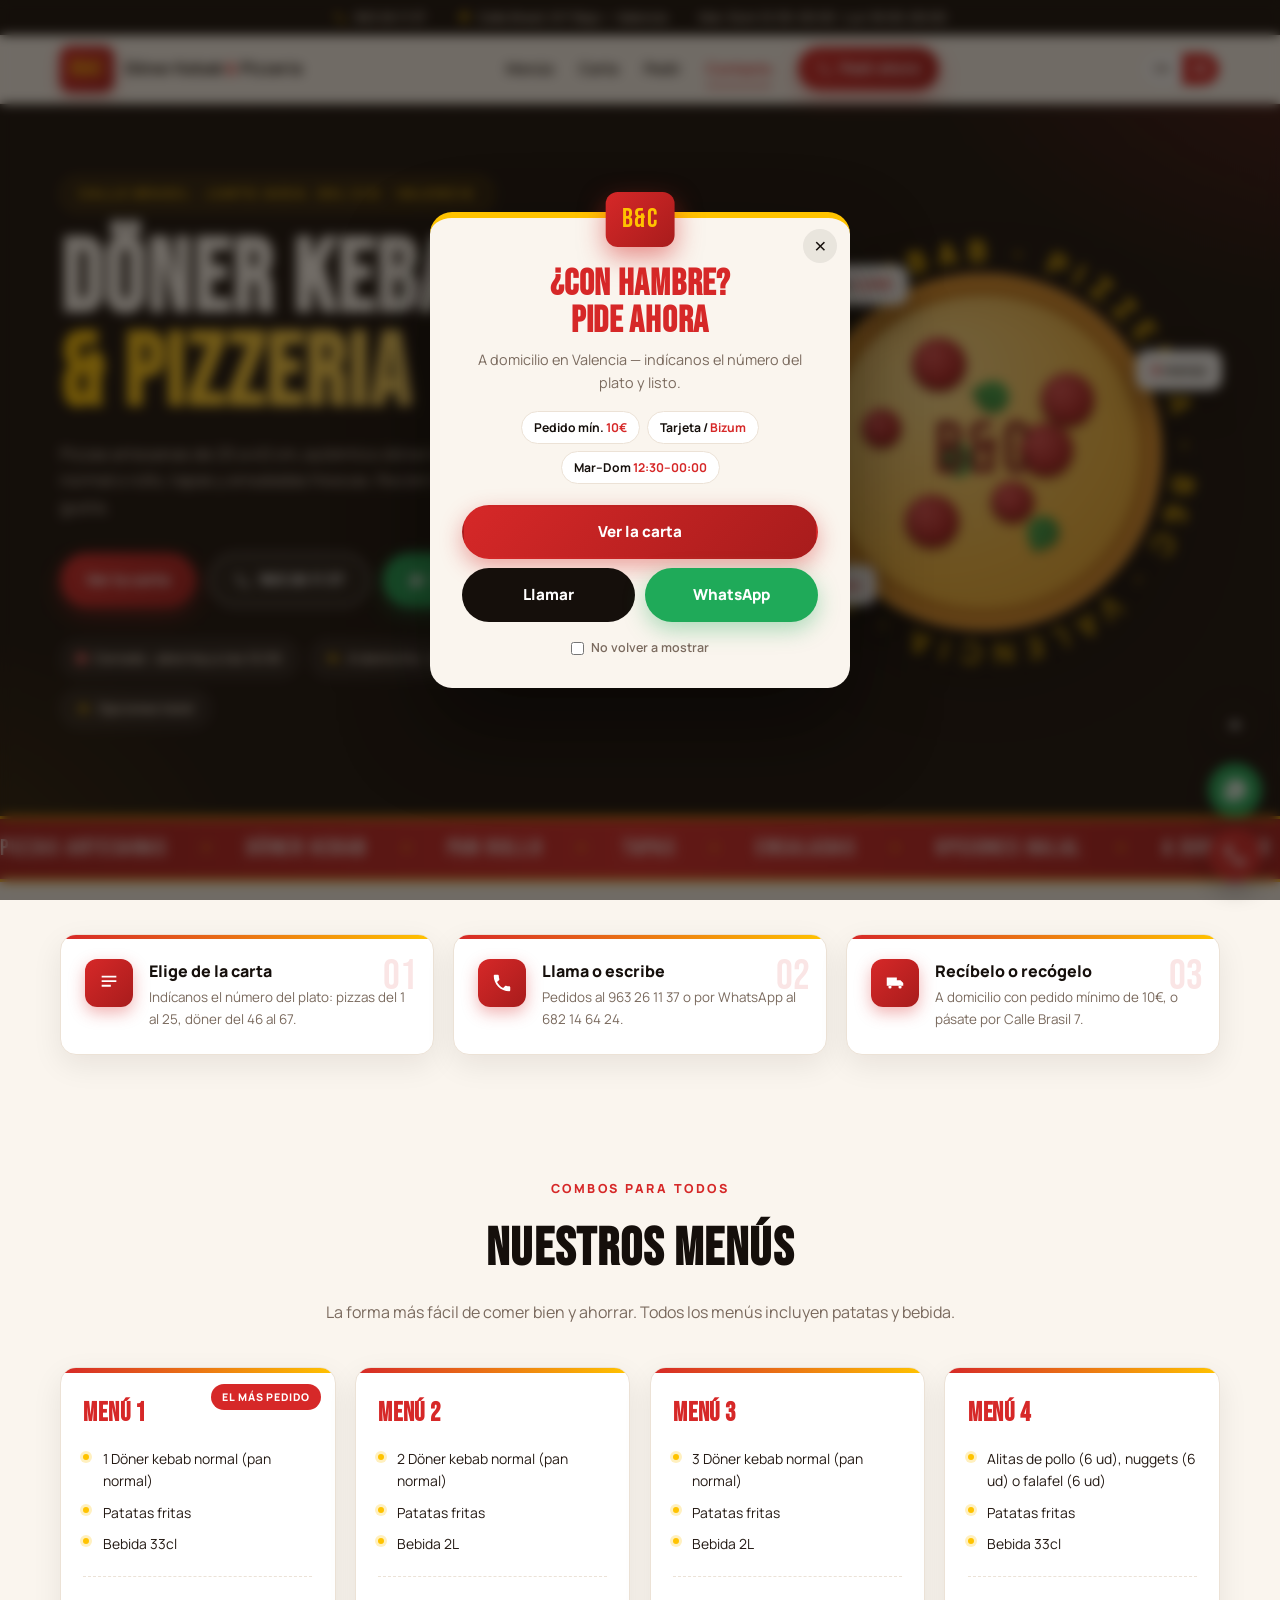
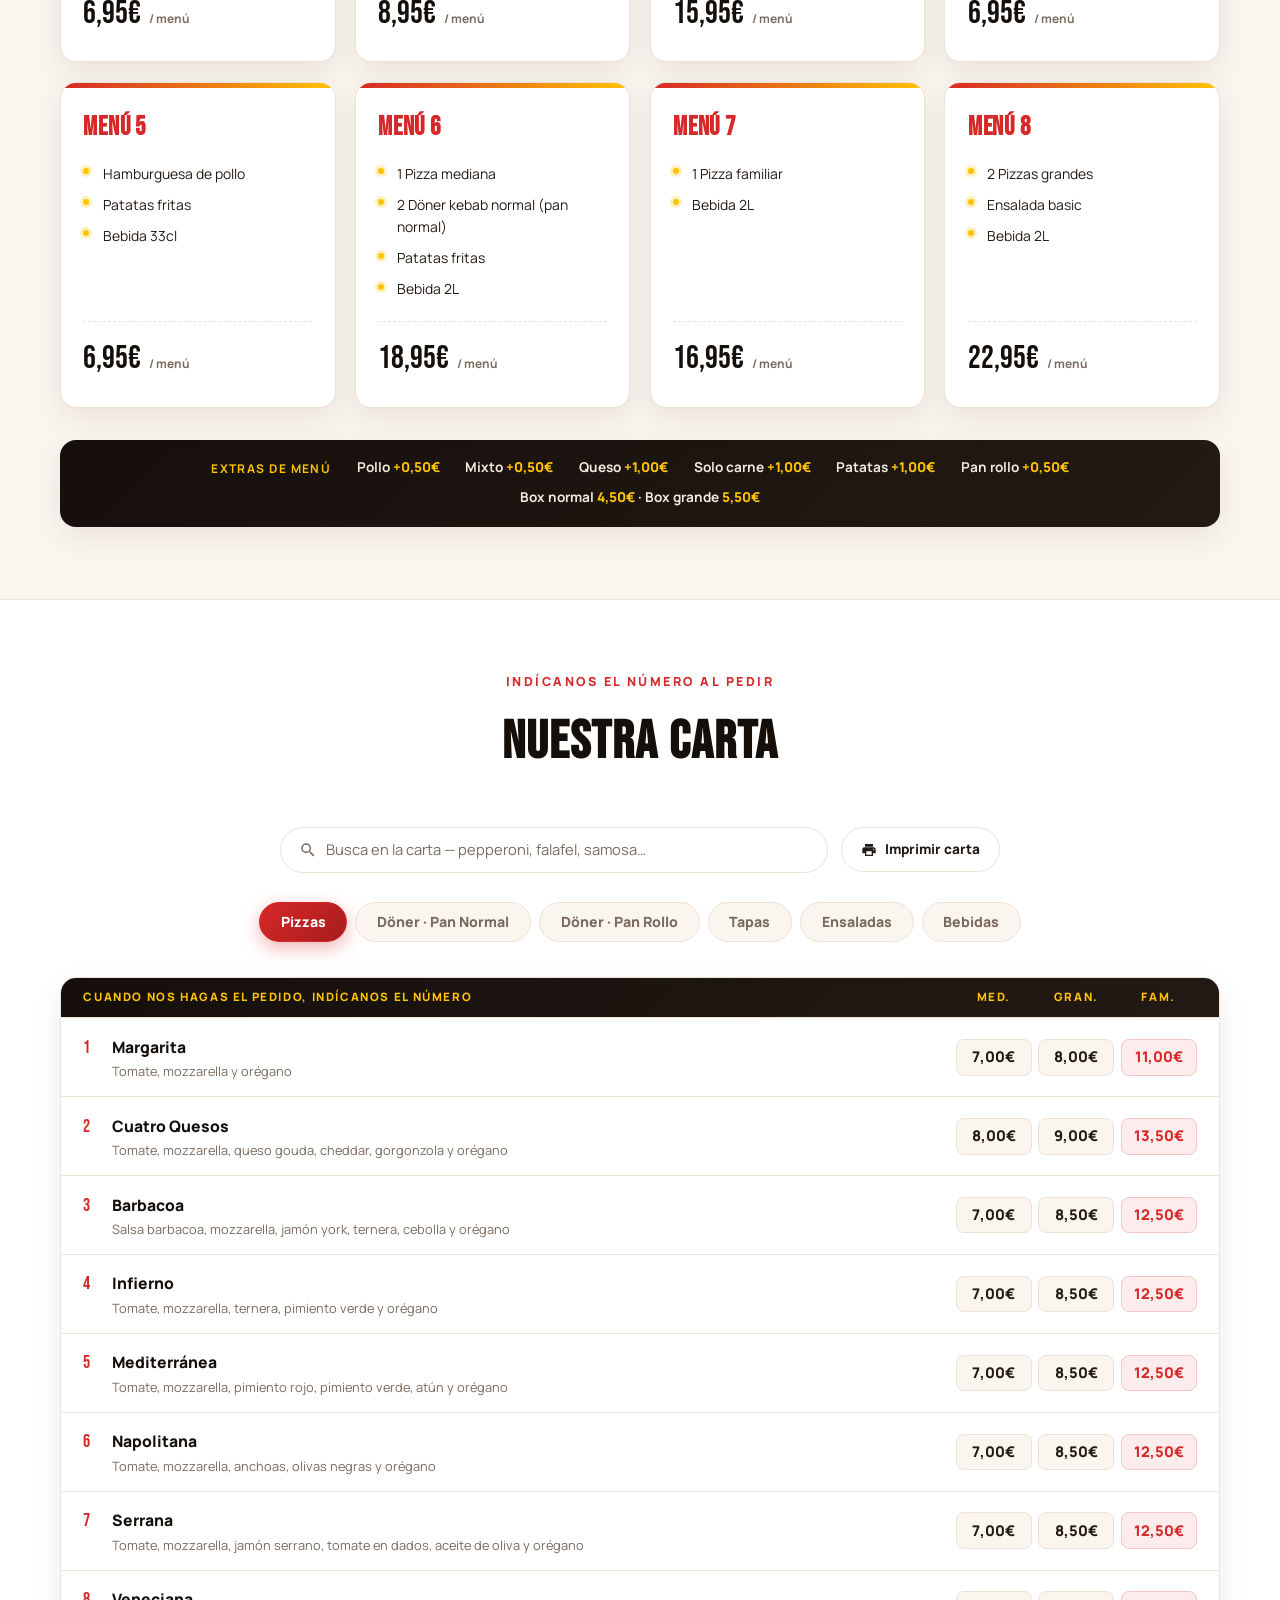
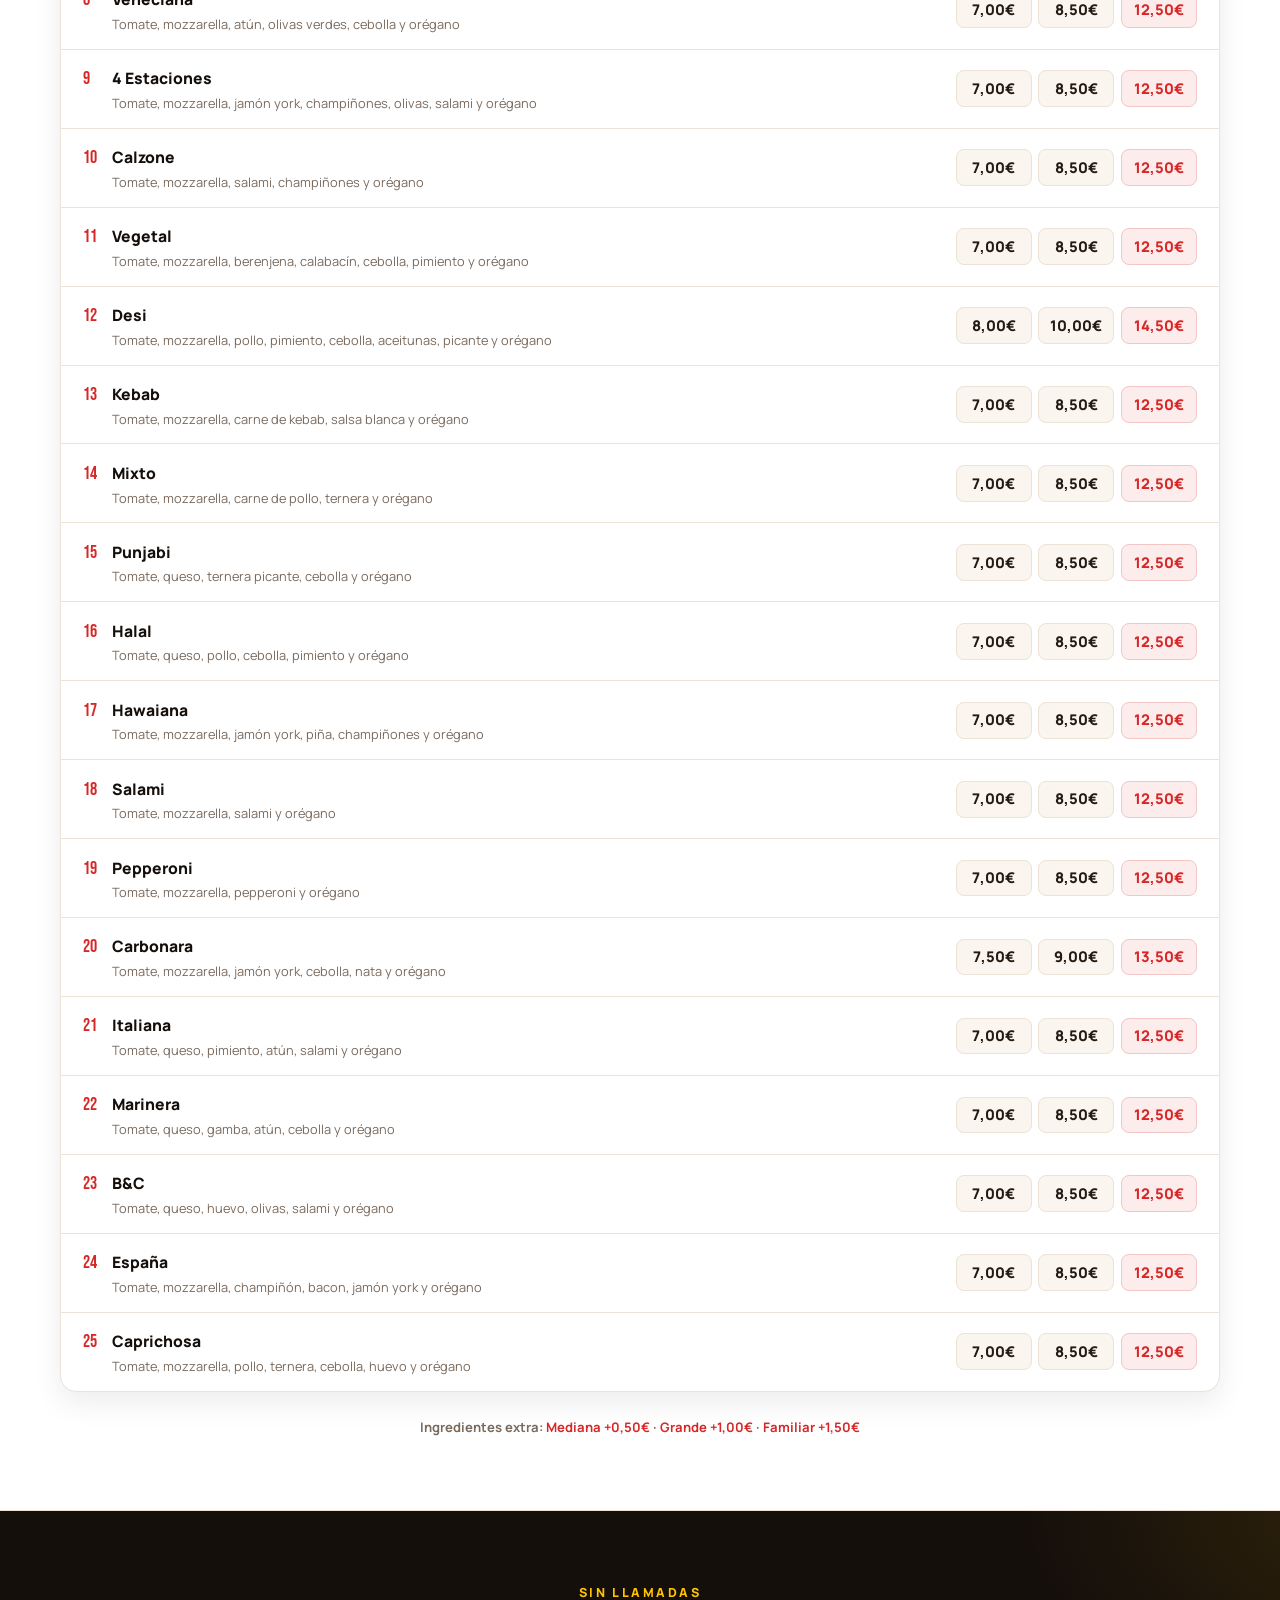
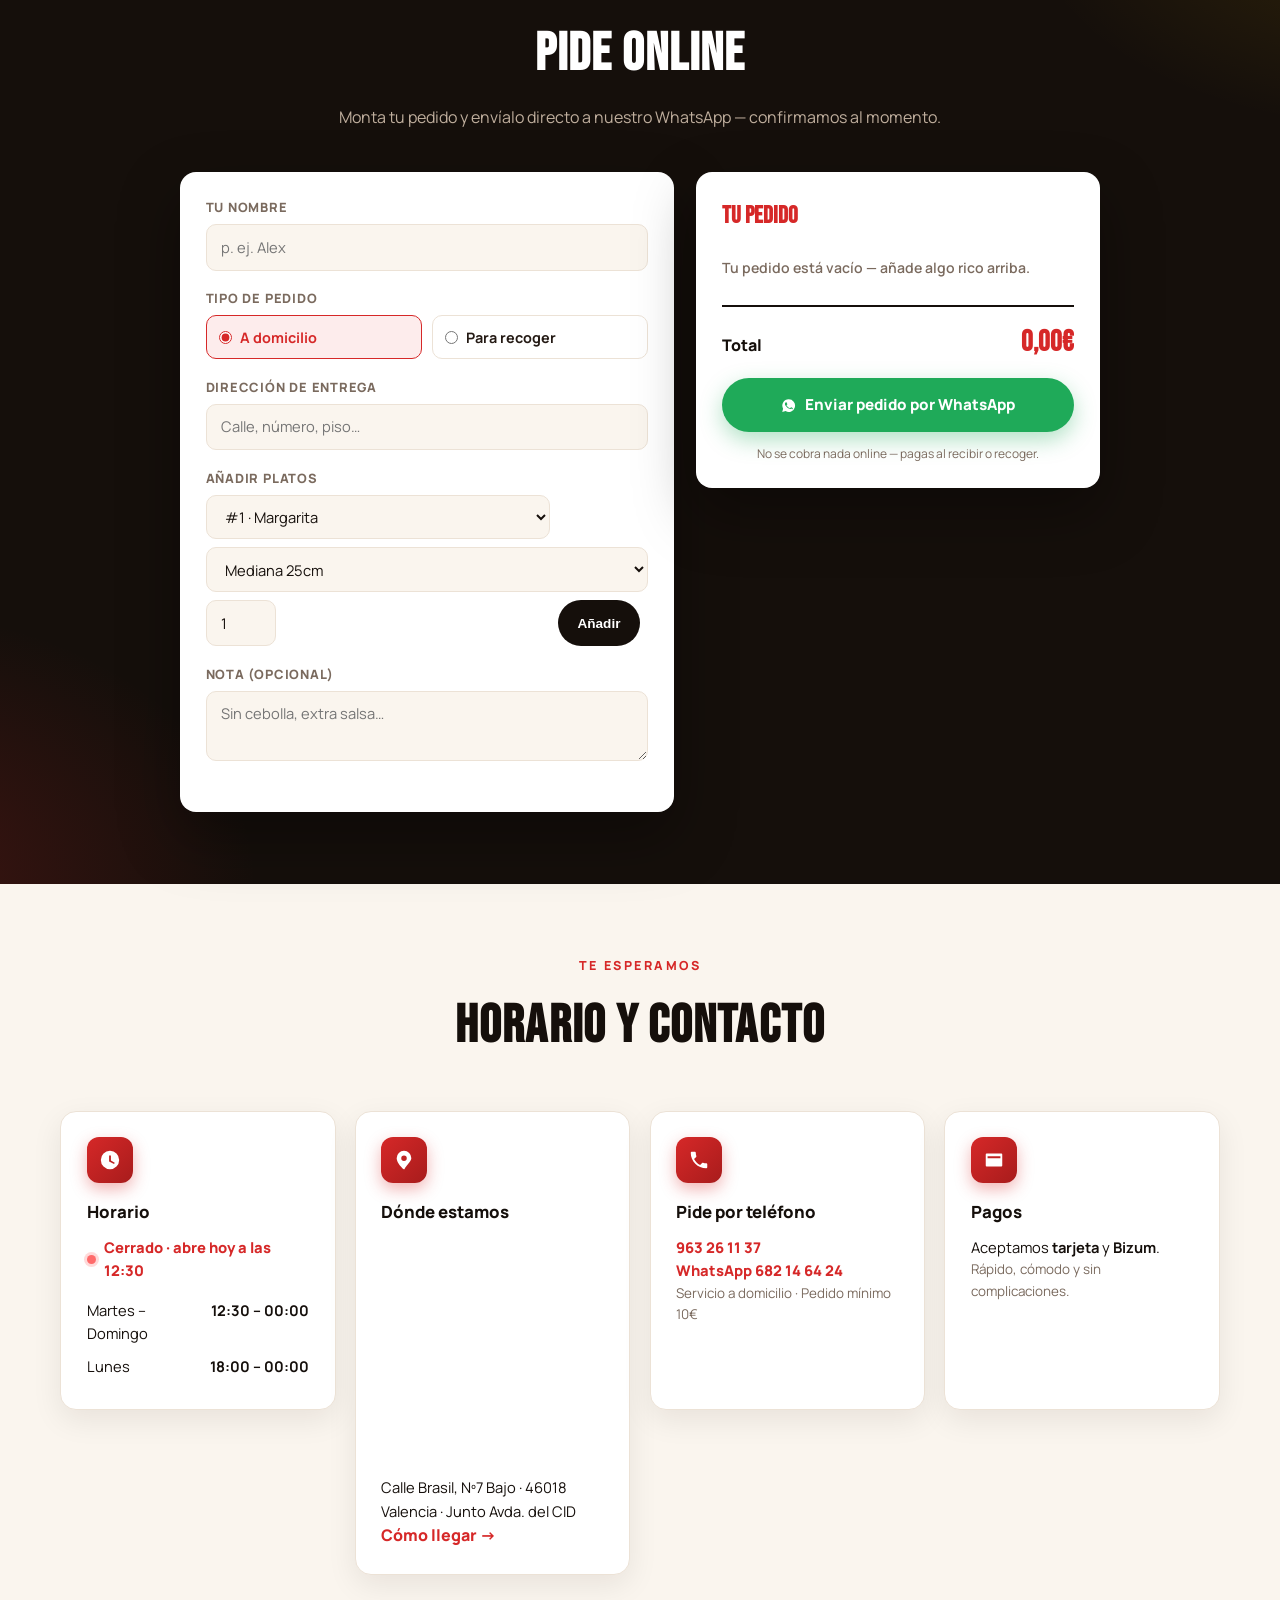
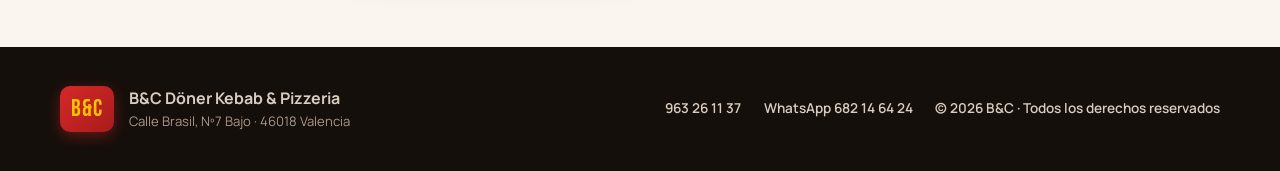
==== commit fc4c21a1: "By default spanish language" ====
--- a/index.html
+++ b/index.html
@@ -1,5 +1,5 @@
 <!DOCTYPE html>
-<html lang="en">
+<html lang="es">
 <head>
   <meta charset="UTF-8" />
   <meta name="viewport" content="width=device-width, initial-scale=1.0" />
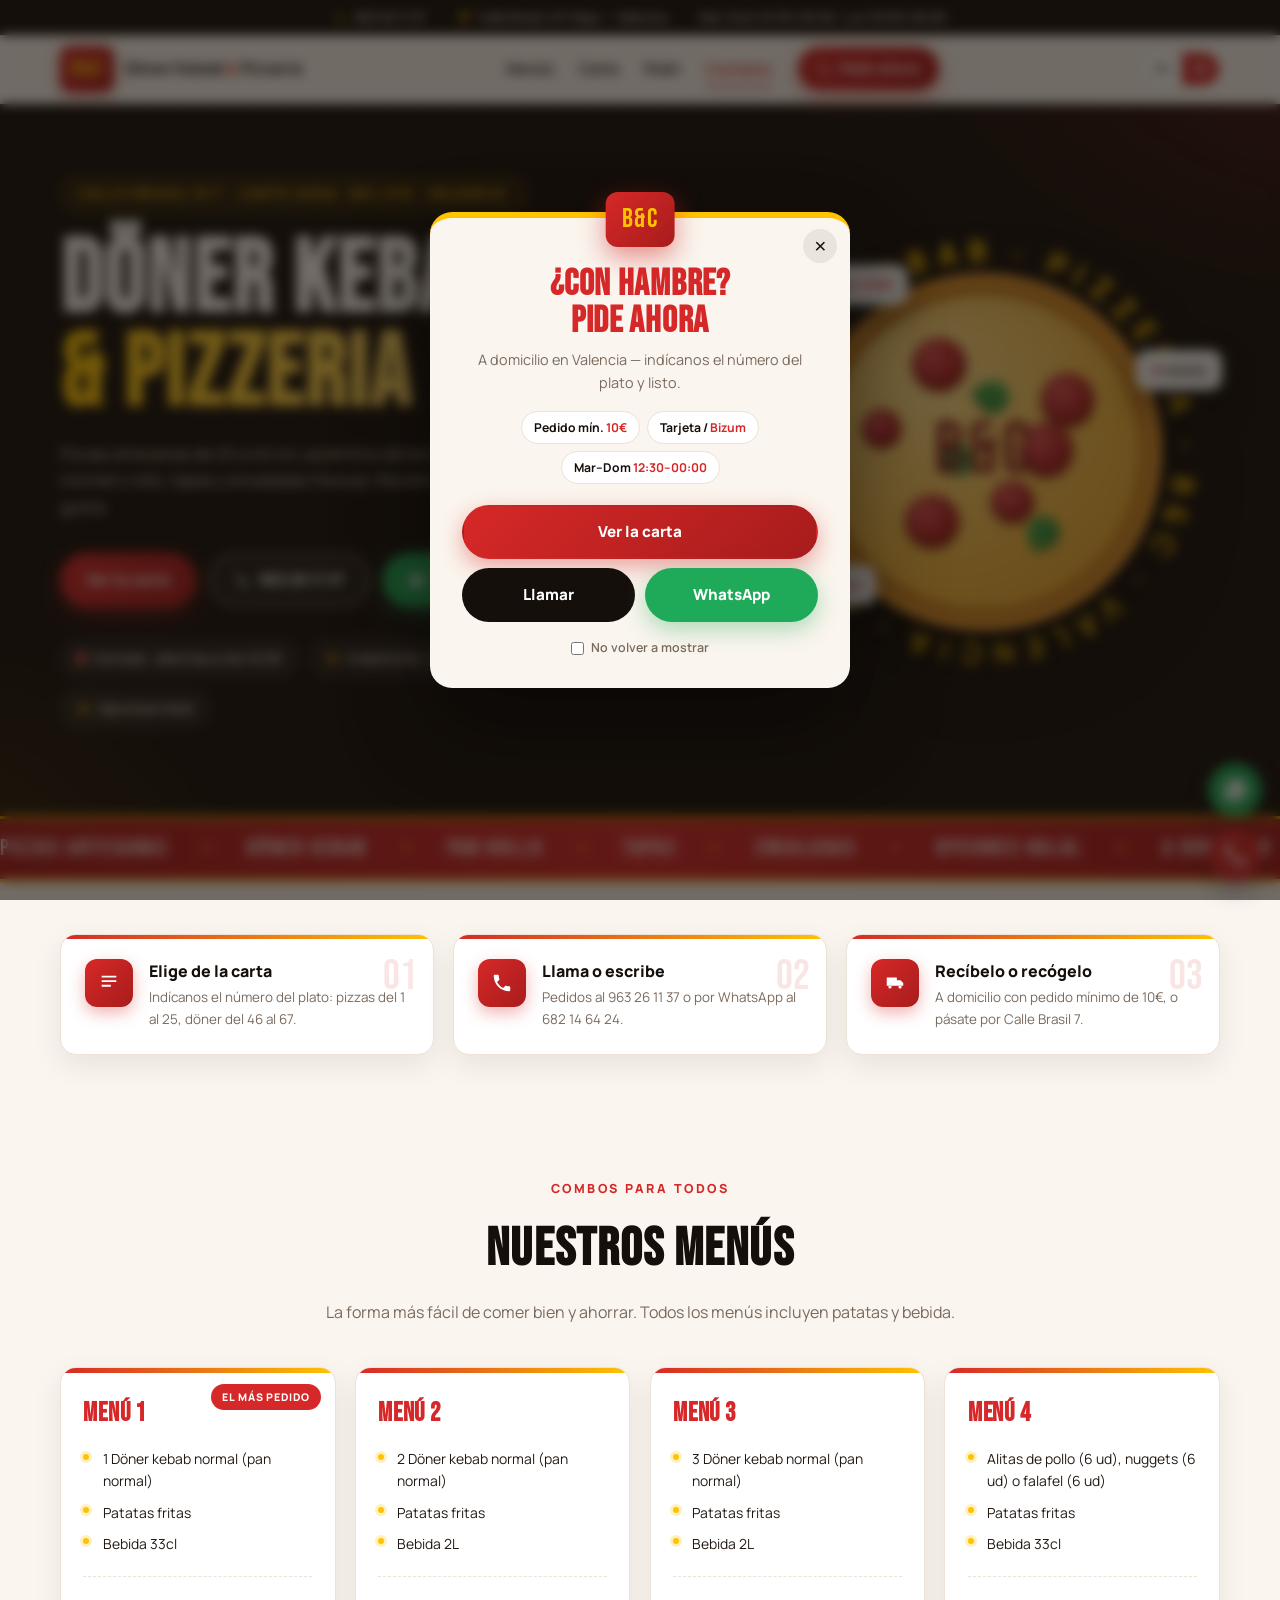
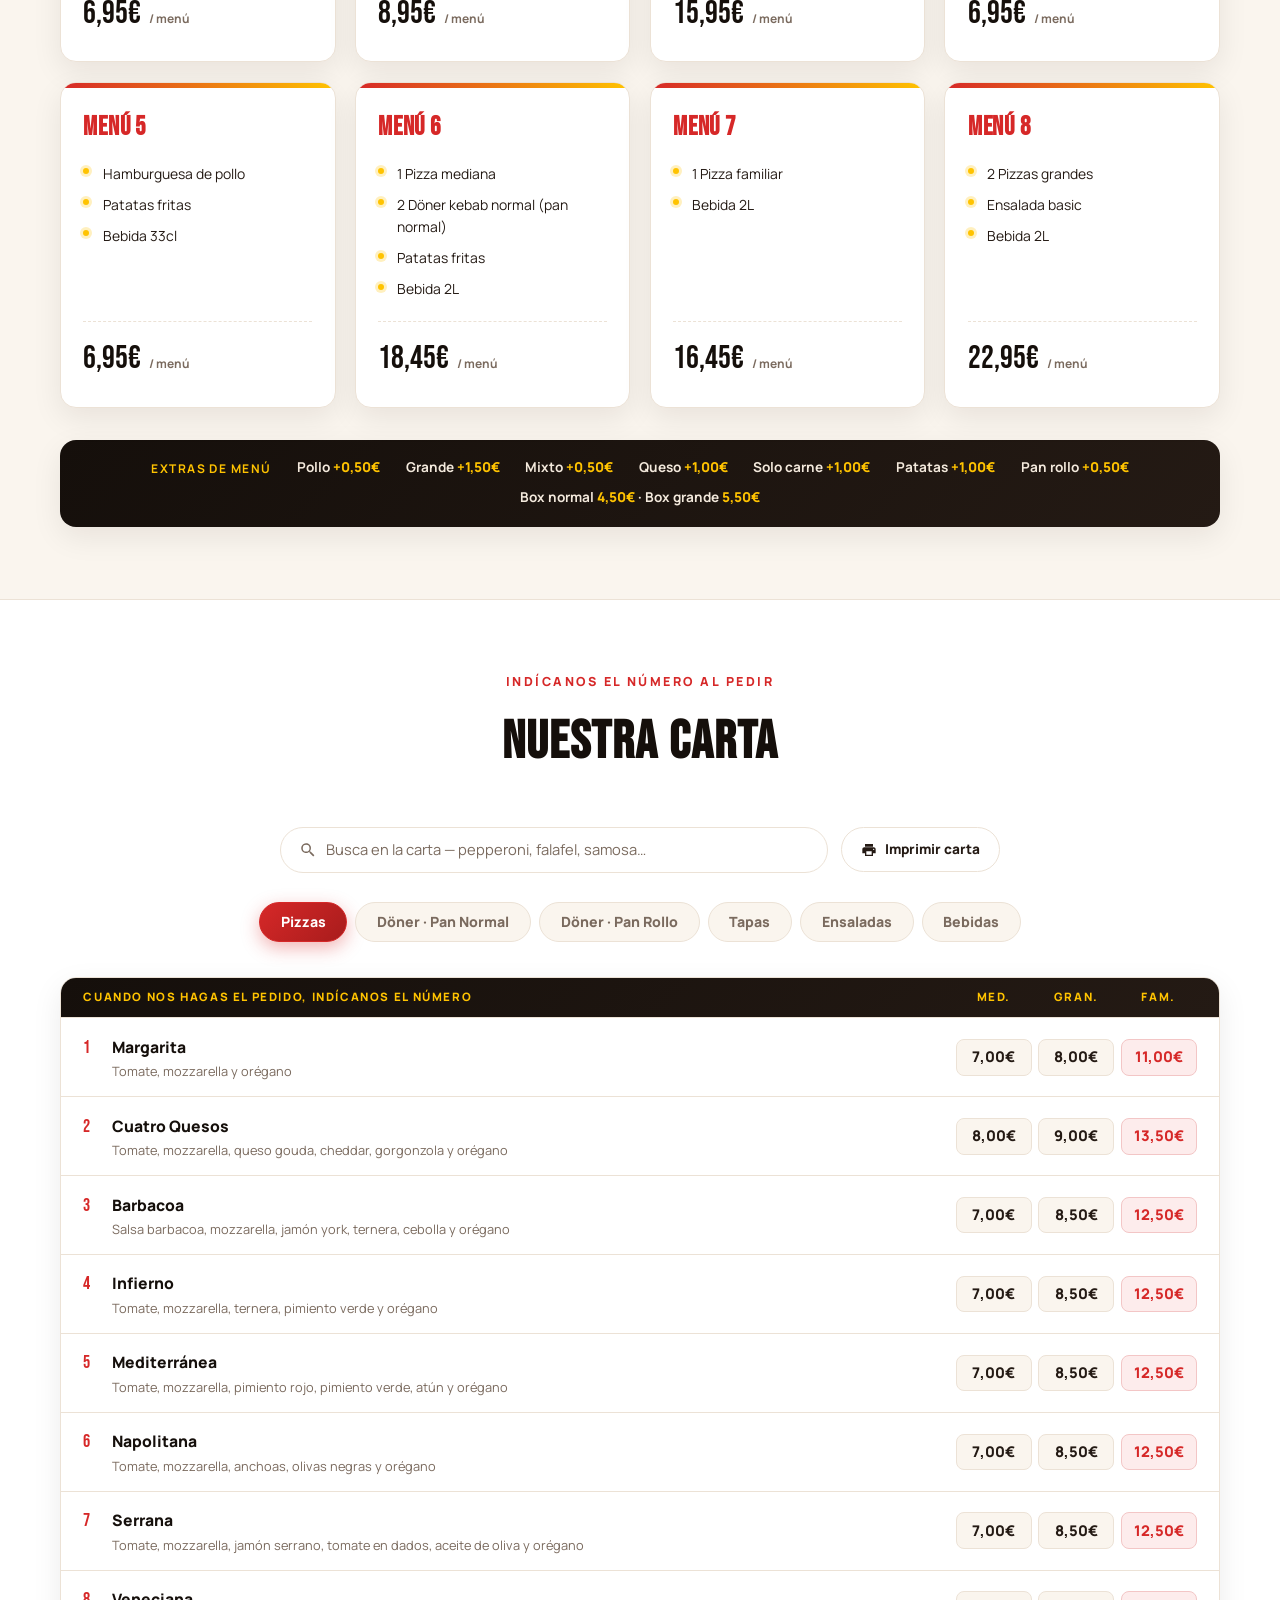
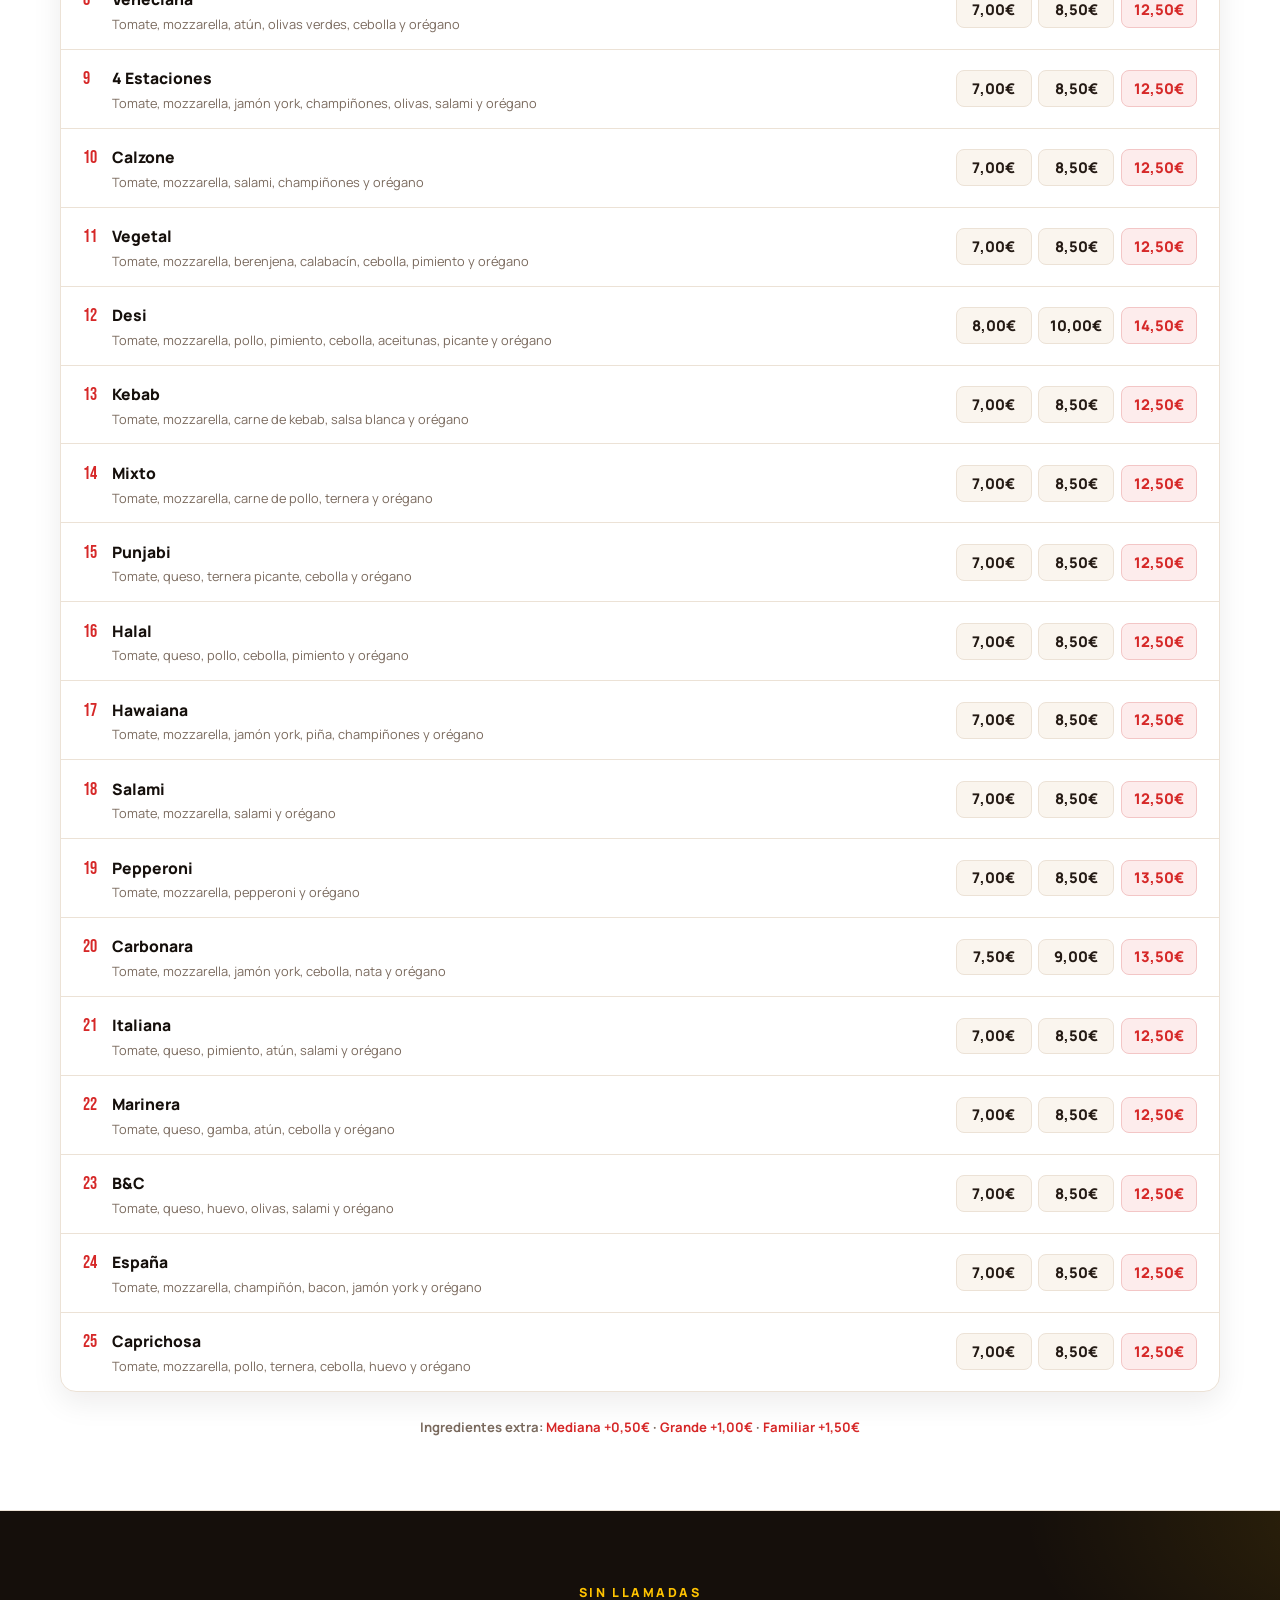
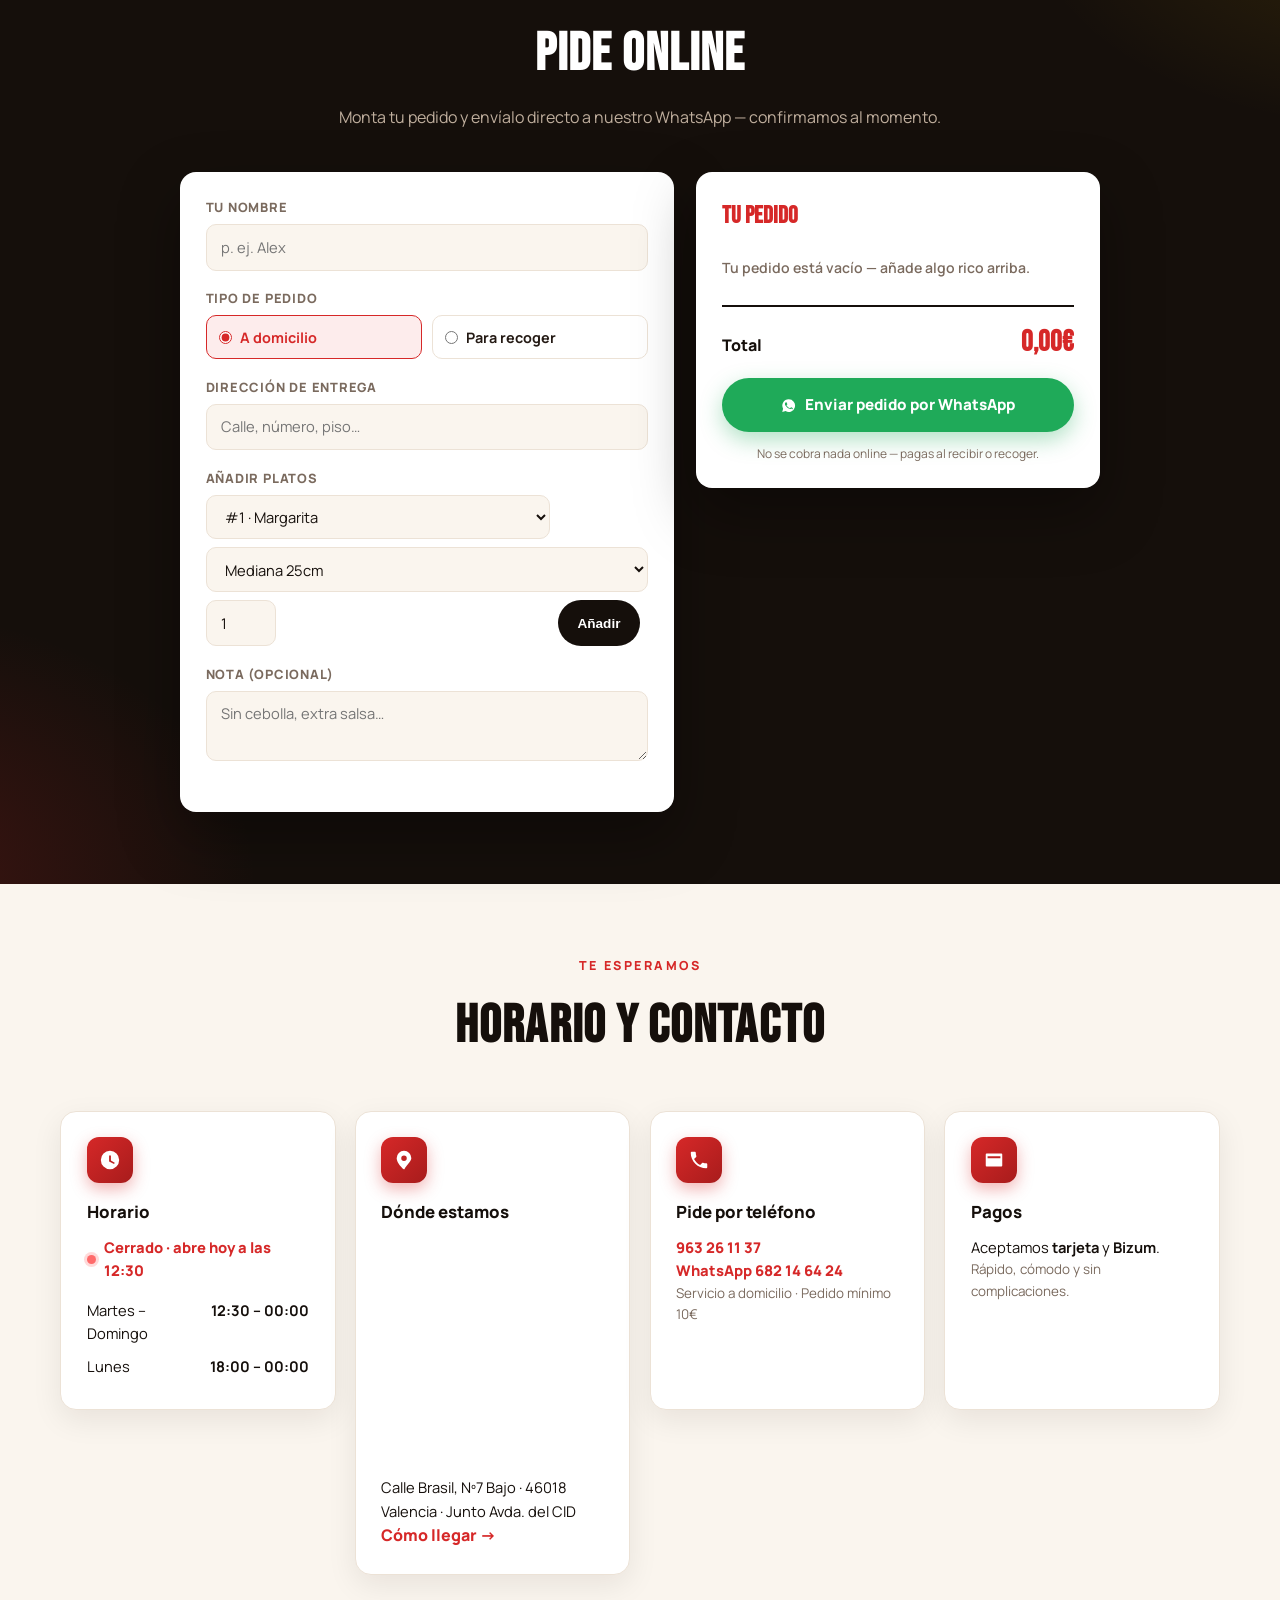
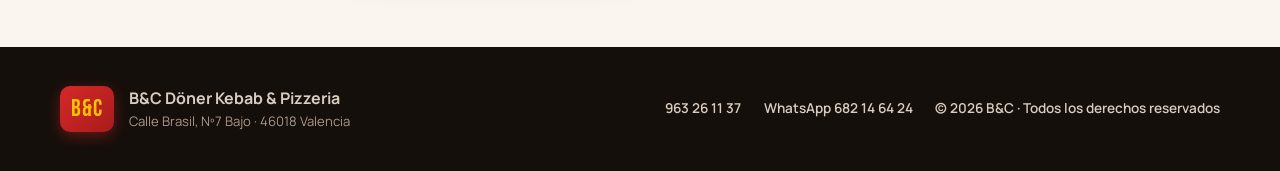
==== commit cdf278f5: "Menu or item price change it.." ====
--- a/index.html
+++ b/index.html
@@ -85,7 +85,7 @@
     <div class="hero-bg"></div>
     <div class="container hero-inner">
       <div class="hero-copy">
-        <p class="hero-kicker reveal" data-i18n="hero.kicker">Calle Brasil · Next to Avda. del CID · Valencia</p>
+        <p class="hero-kicker reveal" data-i18n="hero.kicker">Calle Brasil Nº7 · Next to Avda. del CID · Valencia</p>
         <h1 class="hero-title reveal">Döner Kebab<br /><span>&amp; Pizzeria</span></h1>
         <p class="hero-sub reveal" data-i18n="hero.sub">Artisan pizzas from 25 to 40 cm, authentic döner kebab in regular bread or wrap, sides and fresh salads. Freshly made, just the way you like it.</p>
         <div class="hero-cta reveal">
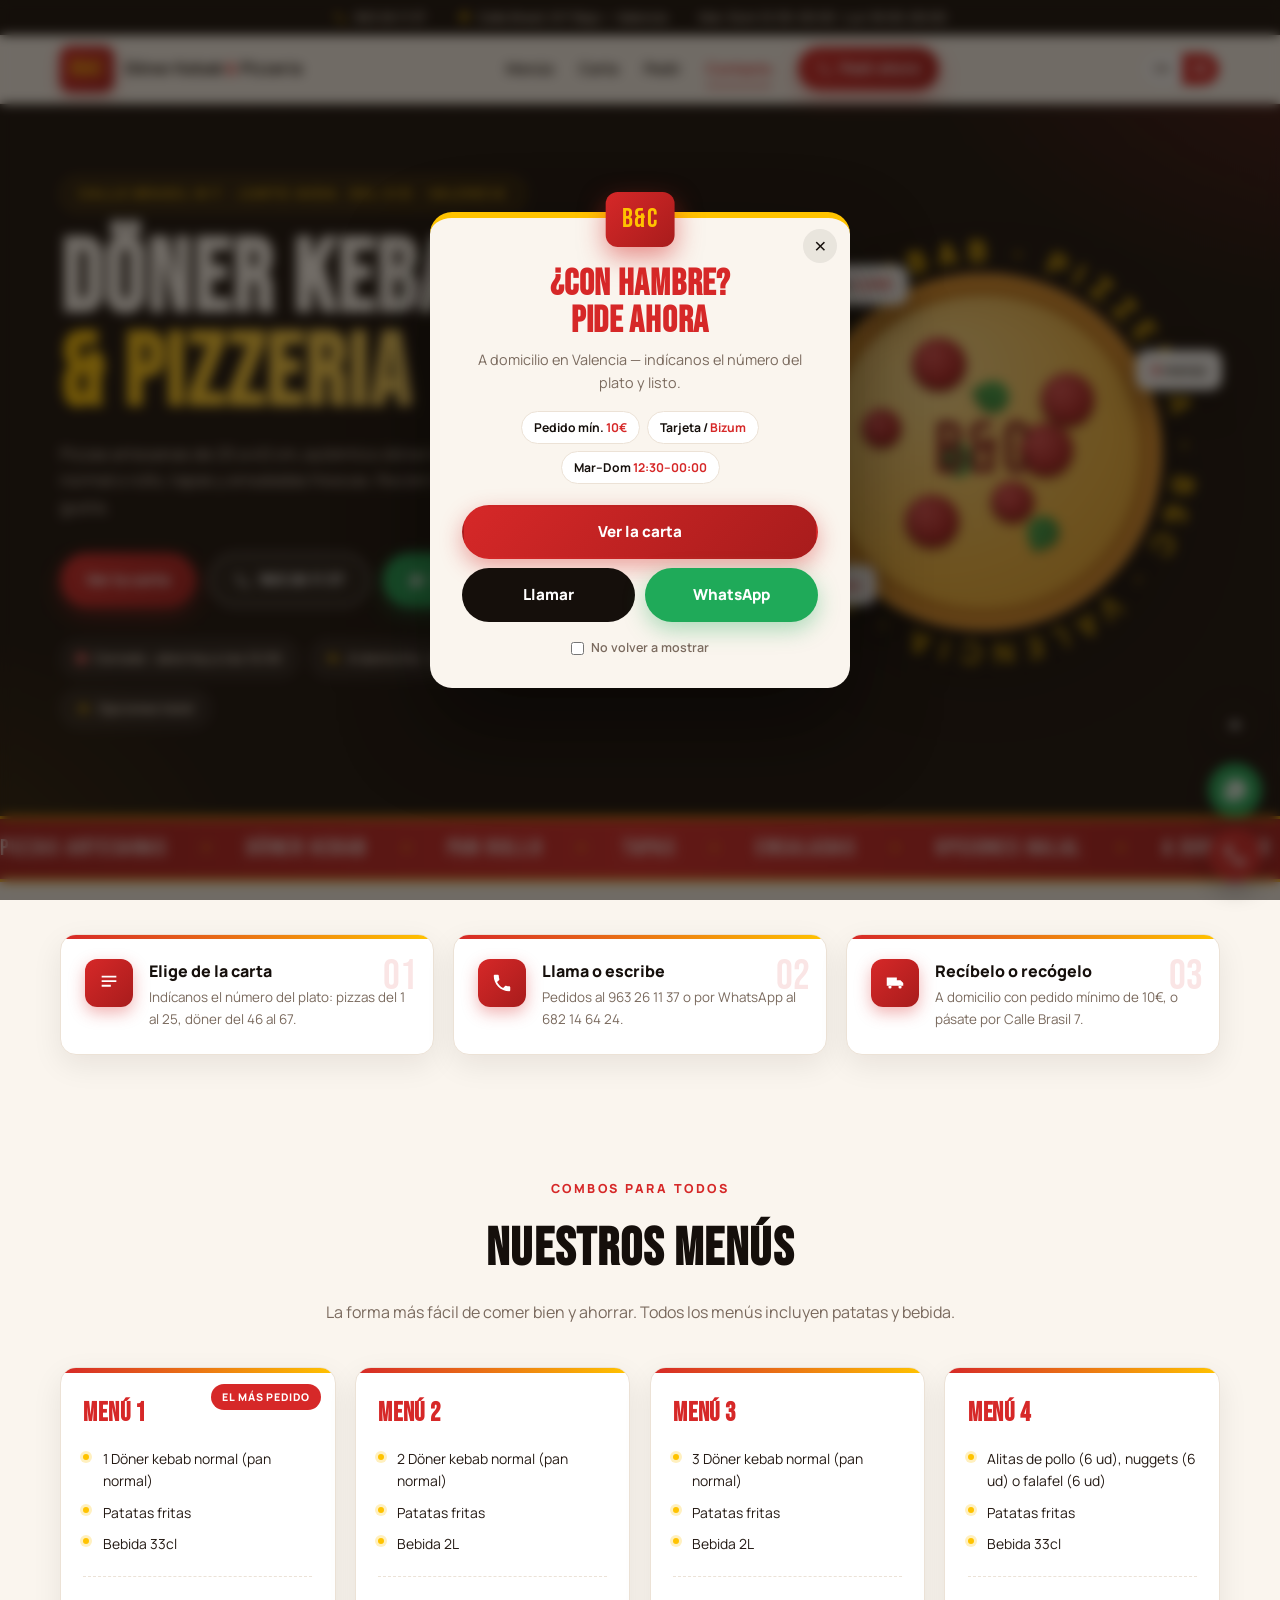
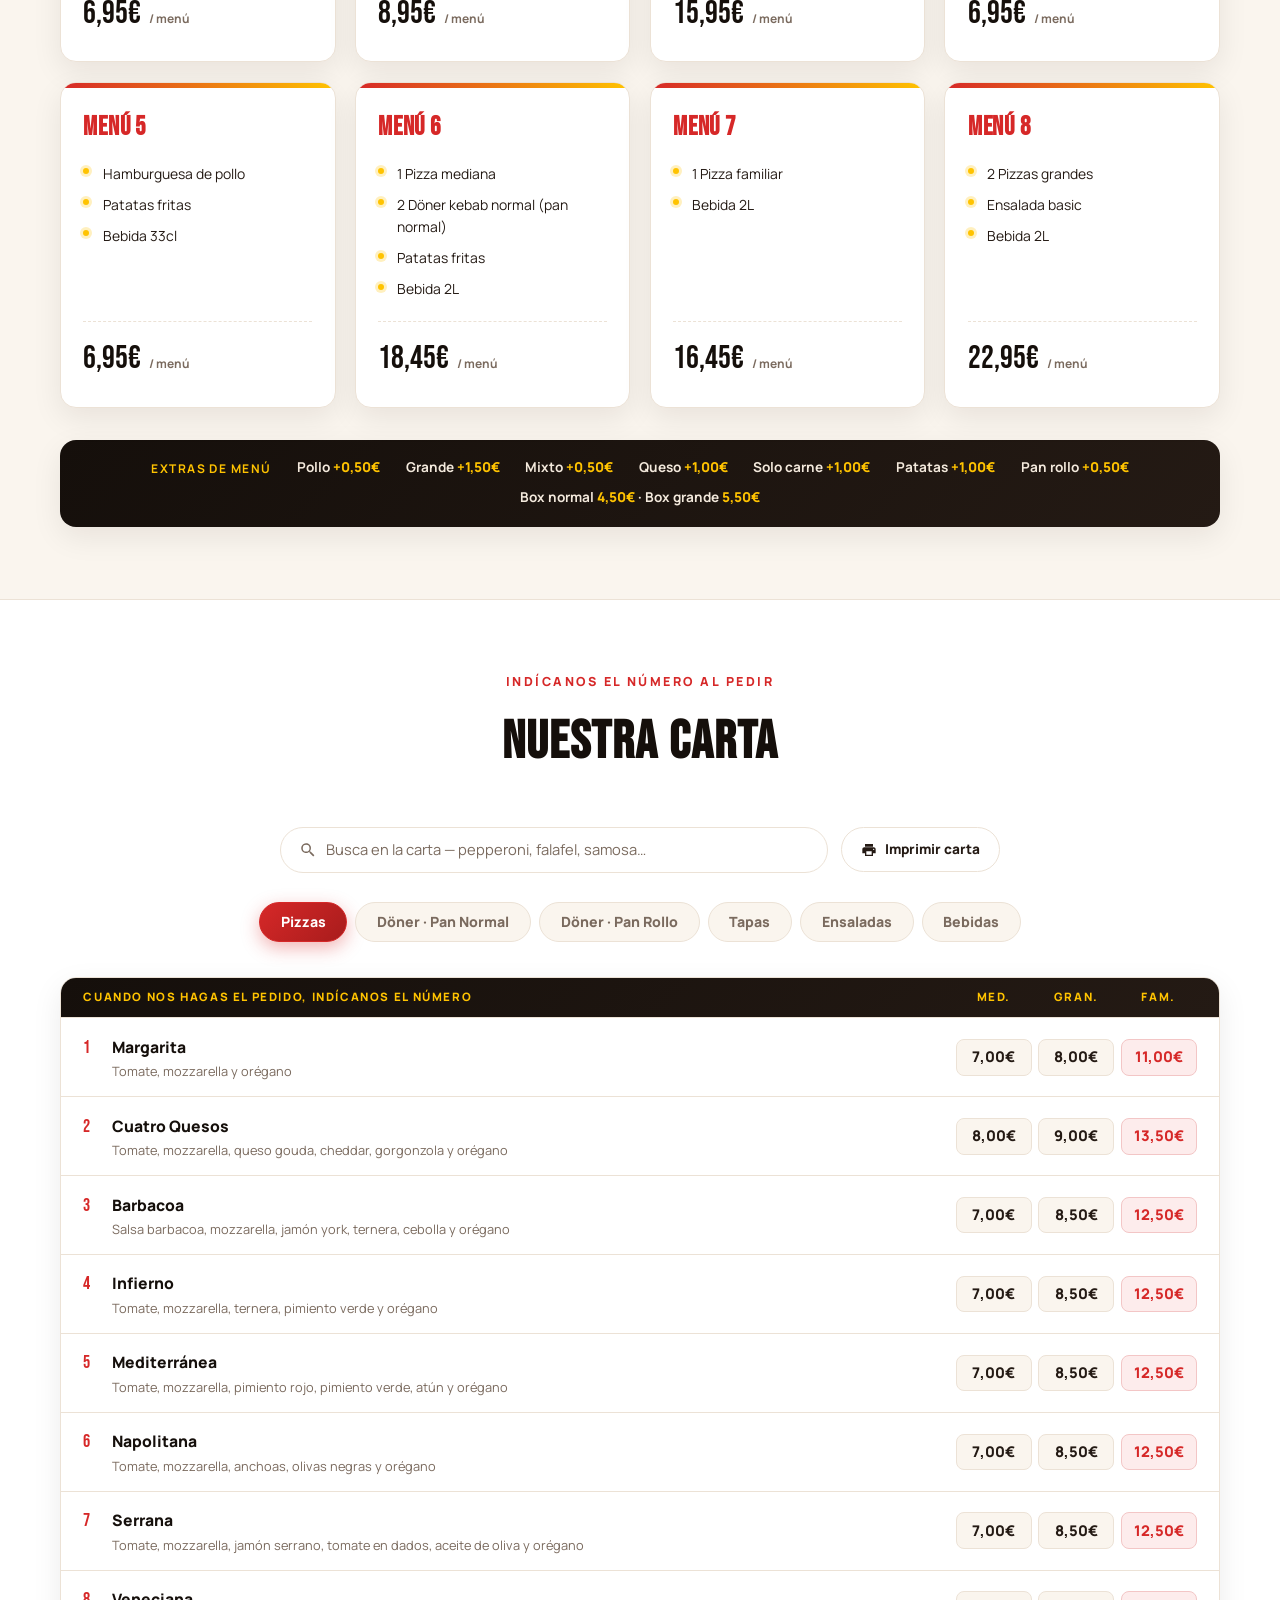
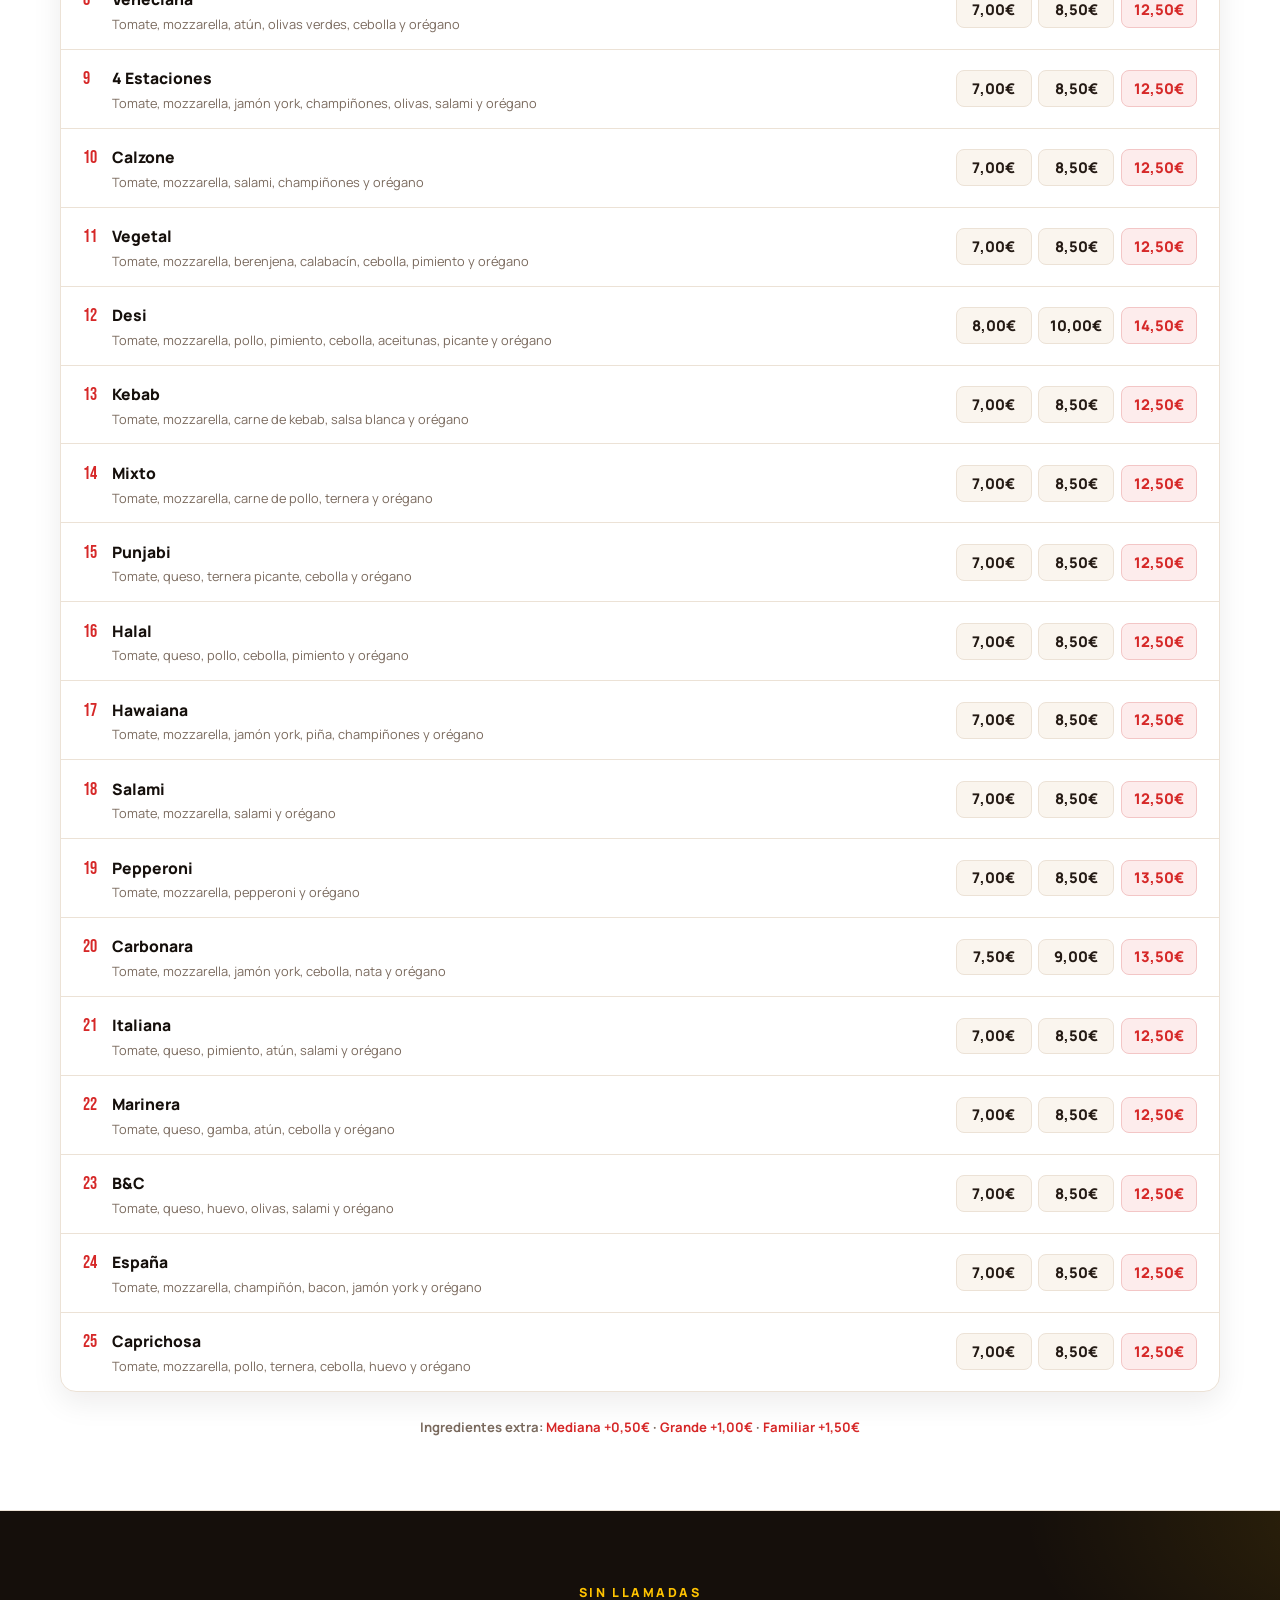
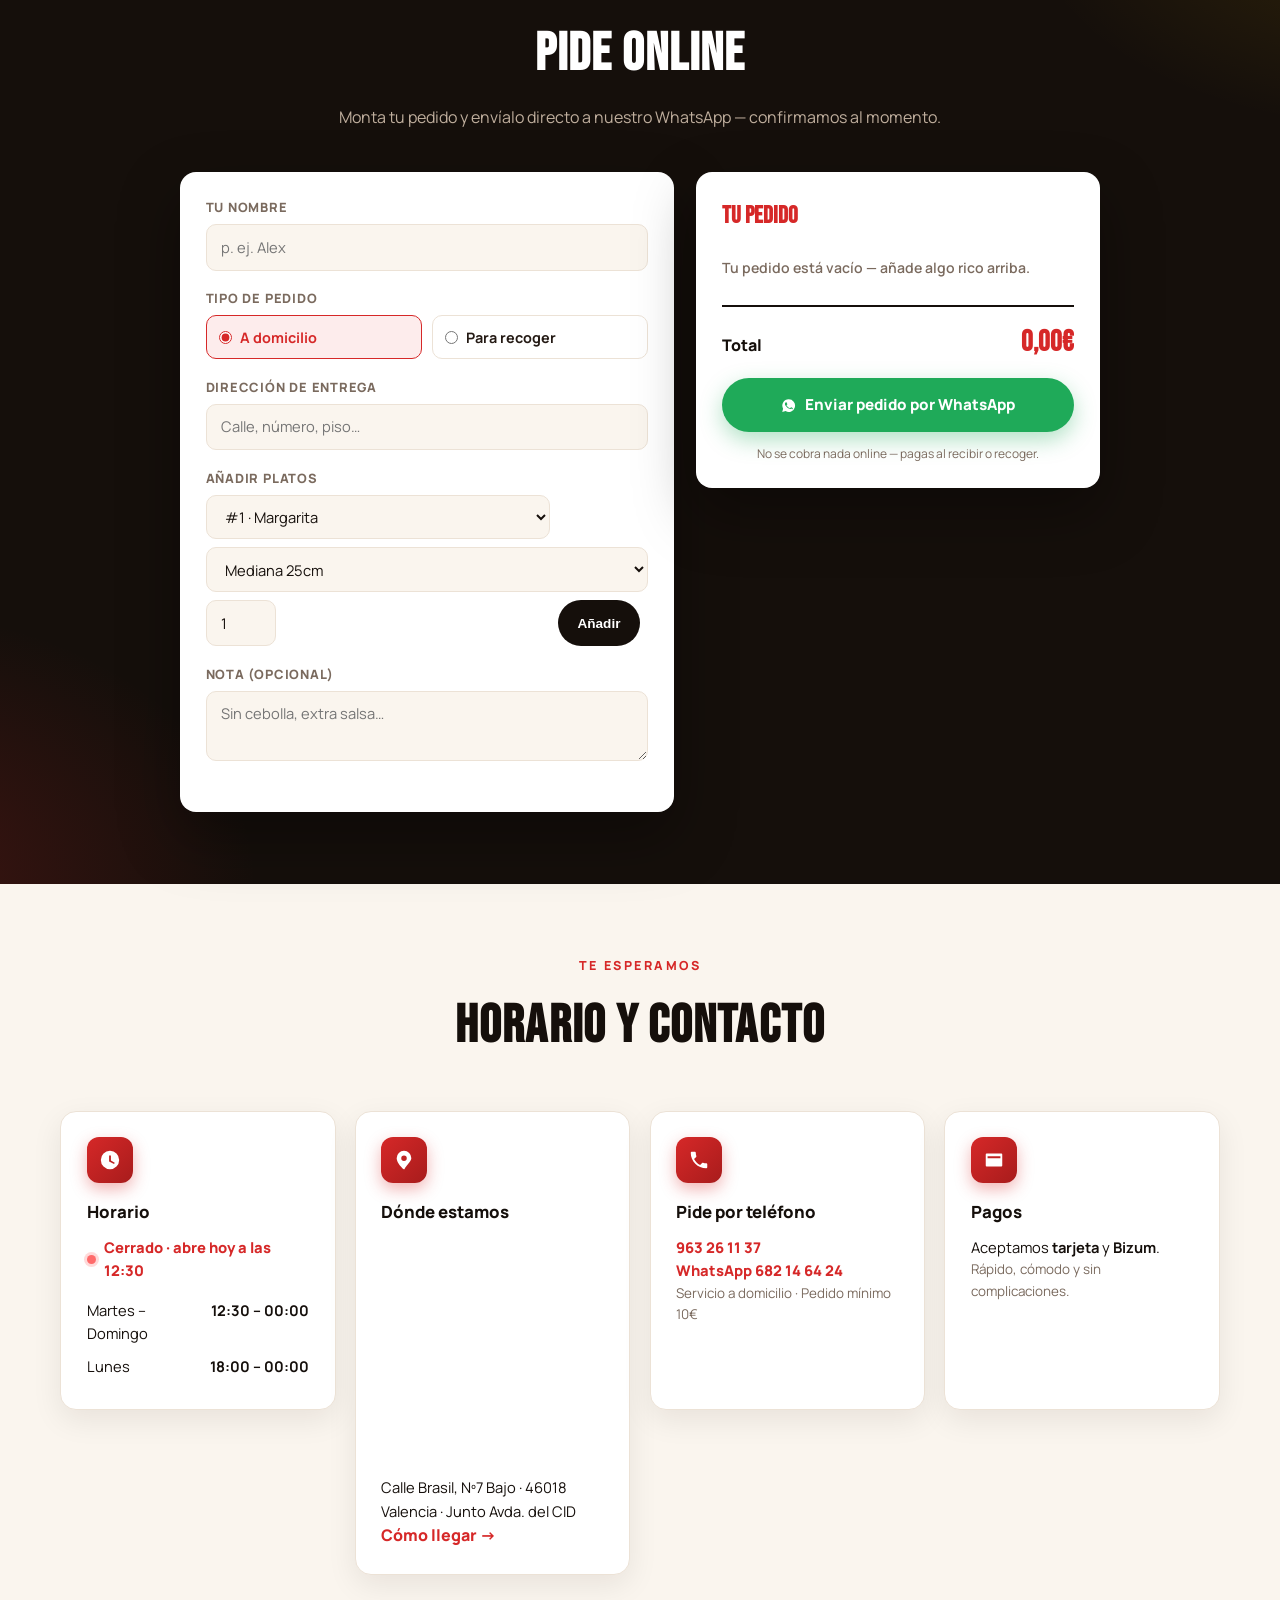
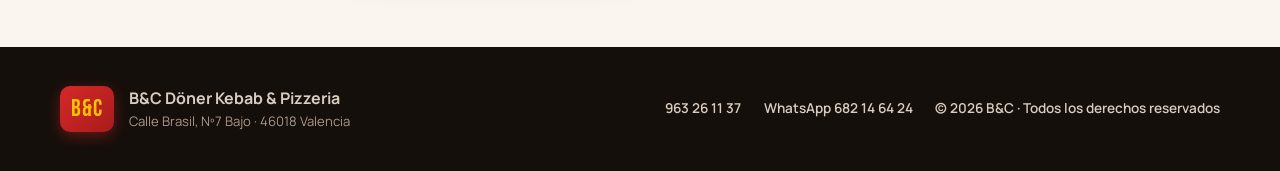
==== commit 267eb5b3: "Item images add" ====
--- a/index.html
+++ b/index.html
@@ -376,6 +376,13 @@
     </a>
   </div>
 
+  <!-- Item photo lightbox -->
+  <div class="lb" id="lb" role="dialog" aria-modal="true" aria-label="Photo preview">
+    <button type="button" class="lb-close" id="lbClose" aria-label="Close">×</button>
+    <img id="lbImg" src="" alt="">
+    <p class="lb-cap" id="lbCap"></p>
+  </div>
+
   <script src="app.js"></script>
 </body>
 </html>
--- a/styles.css
+++ b/styles.css
@@ -436,6 +436,20 @@
 }
 .menu-name { font-weight: 800; font-size: .98rem; }
 .menu-desc { font-size: .8rem; color: var(--muted); margin-top: .1rem; }
+.item-thumb {
+  flex: 0 0 auto; align-self: center;
+  width: 52px; height: 42px; padding: 0;
+  border: 1px solid var(--line); border-radius: 10px;
+  overflow: hidden; background: var(--cream);
+  cursor: zoom-in;
+  transition: transform .2s ease, box-shadow .2s ease;
+}
+.item-thumb img { width: 100%; height: 100%; object-fit: cover; display: block; }
+.item-thumb:hover, .item-thumb:focus-visible {
+  transform: scale(1.07);
+  box-shadow: 0 4px 14px rgba(23, 17, 13, .2);
+}
+@media (max-width: 640px) { .item-thumb { width: 44px; height: 36px; } }
 .menu-prices { display: flex; gap: .4rem; flex-shrink: 0; }
 .price-tag {
   min-width: 76px; text-align: center;
@@ -715,7 +729,7 @@
 .panel-title { display: none; }
 @media print {
   .topbar, .nav, .hero, .marquee, .steps, .menu-toolbar, .tabs,
-  .fab-group, .popup-backdrop, .extras-bar, .footer,
+  .fab-group, .popup-backdrop, .extras-bar, .footer, .item-thumb, .lb,
   .section-head .section-sub, .section-head .kicker { display: none !important; }
   body { background: #fff; }
   .section { padding: 1.2rem 0; }
@@ -767,6 +781,34 @@
 }
 @media print { .panel-img, .combo-img { display: none !important; } }
 
+/* ---------- Item photo lightbox ---------- */
+.lb {
+  position: fixed; inset: 0; z-index: 200;
+  display: flex; flex-direction: column;
+  align-items: center; justify-content: center; gap: .9rem;
+  padding: 1.5rem;
+  background: rgba(15, 10, 8, .88);
+  backdrop-filter: blur(6px);
+  opacity: 0; visibility: hidden;
+  transition: opacity .25s ease, visibility .25s;
+}
+.lb.show { opacity: 1; visibility: visible; }
+.lb img {
+  max-width: min(680px, 92vw); max-height: 74vh; object-fit: cover;
+  border-radius: 16px; border: 3px solid rgba(255, 255, 255, .15);
+  box-shadow: 0 24px 60px rgba(0, 0, 0, .55);
+}
+.lb-cap { color: #fff; font-weight: 800; font-size: 1rem; letter-spacing: .02em; }
+.lb-close {
+  position: absolute; top: 1.1rem; right: 1.1rem;
+  width: 44px; height: 44px; border-radius: 50%;
+  border: 1px solid rgba(255, 255, 255, .3);
+  background: rgba(255, 255, 255, .1); color: #fff;
+  font-size: 1.5rem; line-height: 1; cursor: pointer;
+  transition: background .2s;
+}
+.lb-close:hover { background: rgba(255, 255, 255, .22); }
+
 /* ---------- Map ---------- */
 .map {
   width: 100%; height: 160px;
